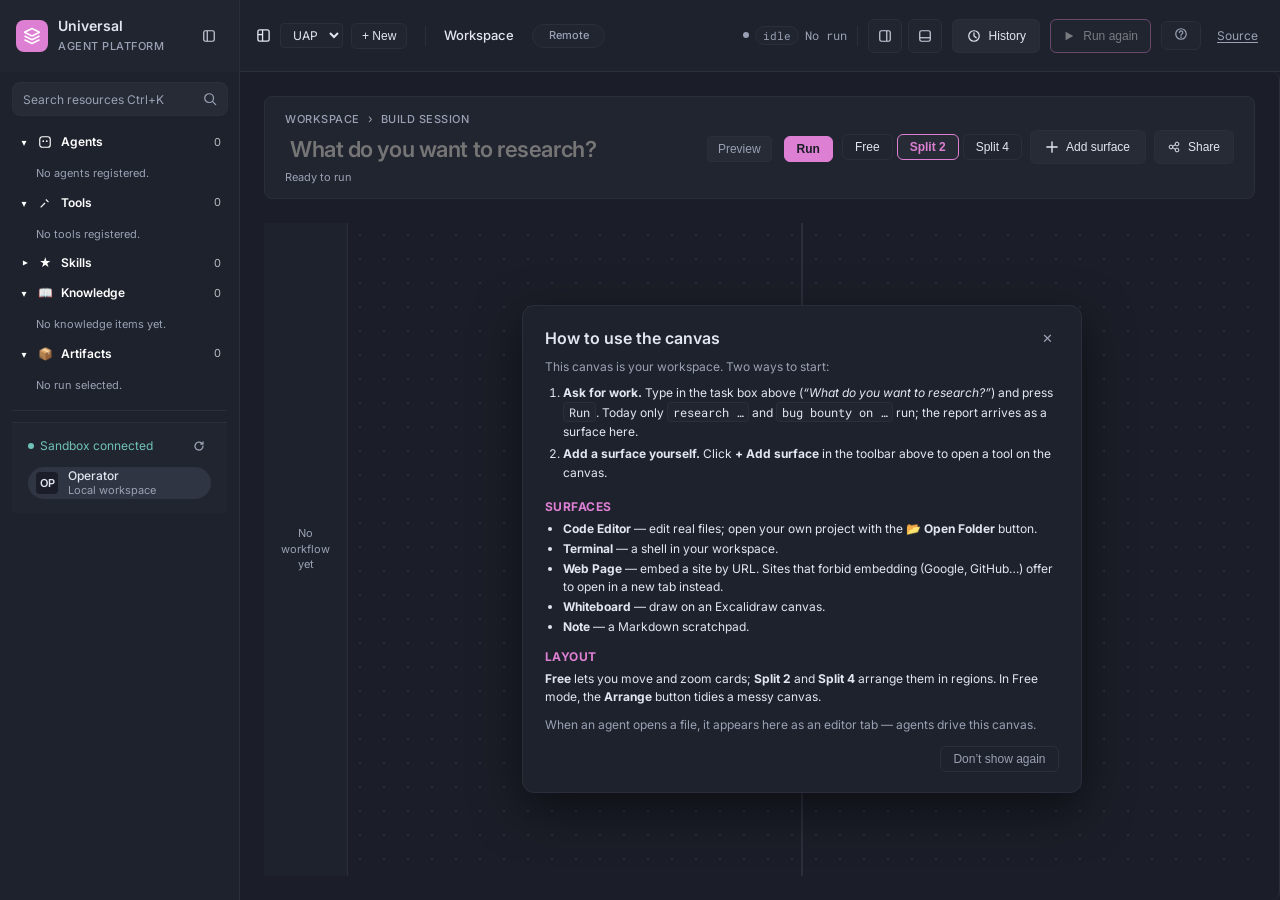
==== ui/index.html @ 47c5cb3f "fix(ui): Web Page and Search no longer dead-end Reproduced in a browser first. Four separate things " ====
<!DOCTYPE html>
<html lang="en">
<head>
  <meta charset="utf-8" />
  <meta name="viewport" content="width=device-width, initial-scale=1" />
  <title>UAP - Visual Operating Environment</title>
  <link rel="preconnect" href="https://fonts.googleapis.com" />
  <link rel="preconnect" href="https://fonts.gstatic.com" crossorigin />
  <link href="https://fonts.googleapis.com/css2?family=Inter:wght@400;500;600;700&family=Roboto+Mono:wght@400;500;600&display=swap" rel="stylesheet" />
  <link rel="stylesheet" href="css/app.css" />
</head>
<body>
  <div class="ide-container">
    <!-- 1. Left Resource Sidebar (240x1024) -->
    <aside id="sidebar" class="pane pane-sidebar" data-pane="sidebar">
      <!-- Platform Identity (240x72) -->
      <div class="sidebar-identity">
        <div class="brand-mark">
          <svg width="18" height="18" viewBox="0 0 18 18" fill="none">
            <path d="M9 1.5L1.5 5.25L9 9L16.5 5.25L9 1.5Z" stroke="#FFFFFF" stroke-width="1.4" stroke-linejoin="round"/>
            <path d="M1.5 9L9 12.75L16.5 9" stroke="#FFFFFF" stroke-width="1.4" stroke-linejoin="round"/>
            <path d="M1.5 12.75L9 16.5L16.5 12.75" stroke="#FFFFFF" stroke-width="1.4" stroke-linejoin="round"/>
          </svg>
        </div>
        <div class="platform-name">
          <span class="platform-title">Universal</span>
          <span class="platform-subtitle">AGENT PLATFORM</span>
        </div>
        <button id="btn-collapse-sidebar" class="sidebar-collapse-btn" title="Collapse sidebar" aria-label="Collapse sidebar">
          <svg width="14" height="14" viewBox="0 0 16 16" fill="none">
            <rect x="2" y="2" width="12" height="12" rx="2" stroke="#C8CDDB" stroke-width="1.4"/>
            <line x1="6" y1="2" x2="6" y2="14" stroke="#C8CDDB" stroke-width="1.4"/>
          </svg>
        </button>
      </div>

      <!-- Resources (240x860) -->
      <div class="sidebar-resources">
        <div class="resource-search-wrap">
          <input type="text" class="resource-search-input" placeholder="Search resources ⌘ K" aria-label="Search resources" />
          <svg class="resource-search-icon" width="14" height="14" viewBox="0 0 16 16" fill="none">
            <circle cx="7" cy="7" r="5" stroke="#9AA1B4" stroke-width="1.4"/>
            <path d="M11 11L14.5 14.5" stroke="#9AA1B4" stroke-width="1.4" stroke-linecap="round"/>
          </svg>
        </div>

        <div class="sidebar-nav-container">
          <!-- 1. Agents -->
          <div class="sidebar-resource-section" data-section="agents">
            <div class="sidebar-section-header" role="button" tabindex="0">
              <span class="sidebar-section-chevron">▾</span>
              <span class="sidebar-section-icon">
                <svg width="14" height="14" viewBox="0 0 16 16" fill="none">
                  <rect x="2" y="2" width="12" height="12" rx="3" stroke="#FFFFFF" stroke-width="1.3"/>
                  <circle cx="6" cy="7" r="1" fill="#FFFFFF"/>
                  <circle cx="10" cy="7" r="1" fill="#FFFFFF"/>
                </svg>
              </span>
              <span class="sidebar-section-title">Agents</span>
              <span class="sidebar-section-count" data-count-for="agents">0</span>
            </div>
            <div class="sidebar-section-items" data-items-for="agents"></div>
          </div>

          <!-- 2. Tools -->
          <div class="sidebar-resource-section" data-section="tools">
            <div class="sidebar-section-header" role="button" tabindex="0">
              <span class="sidebar-section-chevron">▾</span>
              <span class="sidebar-section-icon">
                <svg width="14" height="14" viewBox="0 0 16 16" fill="none">
                  <path d="M3 13L8 8M9 4L12 7" stroke="#FFFFFF" stroke-width="1.3"/>
                </svg>
              </span>
              <span class="sidebar-section-title">Tools</span>
              <span class="sidebar-section-count" data-count-for="tools">0</span>
            </div>
            <div class="sidebar-section-items" data-items-for="tools"></div>
          </div>

          <!-- 3. Skills -->
          <div class="sidebar-resource-section is-collapsed" data-section="skills">
            <div class="sidebar-section-header" role="button" tabindex="0">
              <span class="sidebar-section-chevron">▾</span>
              <span class="sidebar-section-icon">★</span>
              <span class="sidebar-section-title">Skills</span>
              <span class="sidebar-section-count" data-count-for="skills">0</span>
            </div>
            <div class="sidebar-section-items" data-items-for="skills"></div>
          </div>

          <!-- 4. Knowledge -->
          <div class="sidebar-resource-section" data-section="knowledge">
            <div class="sidebar-section-header" role="button" tabindex="0">
              <span class="sidebar-section-chevron">▾</span>
              <span class="sidebar-section-icon">📖</span>
              <span class="sidebar-section-title">Knowledge</span>
              <span class="sidebar-section-count" data-count-for="knowledge">0</span>
              <button class="sidebar-section-add sidebar-section-dedupe" data-action="dedupe-knowledge" title="Remove duplicate knowledge claims" aria-label="Remove duplicate knowledge claims" type="button" style="display: none;">Dedupe</button>
            </div>
            <div class="sidebar-section-items" data-items-for="knowledge"></div>
          </div>

          <!-- 5. Artifacts -->
          <div class="sidebar-resource-section" data-section="artifacts">
            <div class="sidebar-section-header" role="button" tabindex="0">
              <span class="sidebar-section-chevron">▾</span>
              <span class="sidebar-section-icon">📦</span>
              <span class="sidebar-section-title">Artifacts</span>
              <span class="sidebar-section-count" data-count-for="artifacts">0</span>
            </div>
            <div class="sidebar-section-items" data-items-for="artifacts"></div>
          </div>
        </div>

      <!-- Sidebar spacer (240x1) -->
      <div class="sidebar-spacer"></div>

      <!-- Runtime environment (240x91) -->
      <div class="runtime-environment">
        <div class="env-status-row">
          <div class="env-status-indicator" role="status">
            <span class="status-dot"></span>
            <span class="status-label">Sandbox connected</span>
          </div>
          <button id="btn-check-connection" class="env-settings-btn" type="button" title="Check connection" aria-label="Check connection">
            <svg width="12" height="12" viewBox="0 0 12 12" fill="none" aria-hidden="true">
              <path d="M10 6A4 4 0 1 1 8.8 3.2M10 1.8V4H7.8" stroke="#9AA1B4" stroke-width="1.3" stroke-linecap="round" stroke-linejoin="round"/>
            </svg>
          </button>
        </div>
        <div class="account-pill" title="Single-operator local workspace (no accounts)">
          <div class="account-avatar">OP</div>
          <div class="account-info">
            <span class="account-name">Operator</span>
            <span class="account-role">Local workspace</span>
          </div>
        </div>
      </div>
    </aside>

    <!-- 2. Operator Workspace (1360x1024) -->
    <div class="operator-workspace">
      <!-- Workspace Toolbar (1360x72) -->
      <header class="ide-header workspace-toolbar">
        <div class="workspace-nav-left">
          <div class="workspace-selector-group">
            <svg class="panels-icon" width="15" height="15" viewBox="0 0 16 16" fill="none">
              <rect x="2" y="2" width="12" height="12" rx="2" stroke="#E2E6F0" stroke-width="1.4"/>
              <line x1="7" y1="2" x2="7" y2="14" stroke="#E2E6F0" stroke-width="1.4"/>
              <line x1="2" y1="7" x2="7" y2="7" stroke="#E2E6F0" stroke-width="1.4"/>
            </svg>
            <div class="workspace-picker">
              <label for="workspace-select" class="workspace-label" style="display: none;">Workspace:</label>
              <select id="workspace-select" class="workspace-select">
                <option value="">UAP</option>
              </select>
              <button id="btn-new-workspace" class="btn btn-sm btn-workspace-new" title="Create Workspace">+ New</button>
            </div>
          </div>
          <span class="toolbar-divider"></span>
          <span class="workspace-title-label">Workspace</span>
          <div id="env-badge" class="env-badge">Local</div>
        </div>

        <div class="workspace-nav-right">
          <div class="run-status-indicator">
            <span class="status-dot"></span>
            <span id="active-status-badge" class="badge badge-idle">idle</span>
            <span id="active-task-label" class="run-time-text font-mono">No run</span>
          </div>
          <span class="toolbar-divider"></span>
          <div class="panel-toggles" role="group" aria-label="Panels">
            <button id="btn-toggle-output" class="btn btn-panel-toggle" type="button" aria-pressed="false" aria-controls="inspector" title="Output panel (Ctrl+I)" aria-label="Output panel">
              <svg width="14" height="14" viewBox="0 0 16 16" fill="none" aria-hidden="true">
                <rect x="2" y="2" width="12" height="12" rx="2" stroke="#C8CDDB" stroke-width="1.4"/>
                <line x1="10" y1="2" x2="10" y2="14" stroke="#C8CDDB" stroke-width="1.4"/>
              </svg>
            </button>
            <button id="btn-toggle-events" class="btn btn-panel-toggle" type="button" aria-pressed="false" aria-controls="console" title="Event console (Ctrl+J)" aria-label="Event console">
              <svg width="14" height="14" viewBox="0 0 16 16" fill="none" aria-hidden="true">
                <rect x="2" y="2" width="12" height="12" rx="2" stroke="#C8CDDB" stroke-width="1.4"/>
                <line x1="2" y1="10" x2="14" y2="10" stroke="#C8CDDB" stroke-width="1.4"/>
              </svg>
            </button>
          </div>
          <button id="btn-history" class="btn btn-history" title="Recent runs" aria-haspopup="dialog" aria-expanded="false" aria-controls="history-popover">
            <svg width="14" height="14" viewBox="0 0 16 16" fill="none">
              <circle cx="8" cy="8" r="6" stroke="#E2E6F0" stroke-width="1.4"/>
              <path d="M8 4.5V8L10.5 10" stroke="#E2E6F0" stroke-width="1.4" stroke-linecap="round"/>
            </svg>
            <span>History</span>
          </button>
          <button id="btn-run-again" class="btn btn-run-again" title="Run a task first" disabled>
            <svg width="12" height="12" viewBox="0 0 14 14" fill="none">
              <path d="M3 2L12 7L3 12V2Z" fill="#FFFFFF"/>
            </svg>
            <span>Run again</span>
          </button>
          <button id="btn-help" class="btn btn-icon-only" type="button" title="How to use the canvas" aria-label="How to use the canvas">
            <svg width="14" height="14" viewBox="0 0 16 16" fill="none" aria-hidden="true">
              <circle cx="8" cy="8" r="6" stroke="#9AA1B4" stroke-width="1.4"/>
              <path d="M6.2 6.3a1.9 1.9 0 1 1 2.7 1.7c-.6.3-.9.7-.9 1.3" stroke="#9AA1B4" stroke-width="1.4" stroke-linecap="round"/>
              <circle cx="8" cy="11.6" r="0.9" fill="#9AA1B4"/>
            </svg>
          </button>
          <span id="ws-status-badge" class="badge badge-idle" style="display: none;" title="Live execution stream connection">stream: idle</span>
          <a id="source-link" class="source-link"
             href="https://github.com/Ini-Amin/universal-agent-platform-that-bloated-your-machine"
             target="_blank" rel="noopener noreferrer"
             title="Source code (AGPL-3.0)">Source</a>
        </div>
      </header>

      <!-- Infinite Canvas (1360x952) -->
      <main id="canvas" class="pane pane-canvas infinite-canvas" data-pane="canvas">
        <!-- Task context header (1312x92) -->
        <section class="task-context-header">
          <div class="task-context-desc">
            <div class="task-context-breadcrumb">
              <span class="crumb-label">WORKSPACE</span>
              <span class="crumb-sep">›</span>
              <span class="crumb-label">BUILD SESSION</span>
            </div>
            <div class="task-context-title-row">
              <input type="text" id="task-input" class="task-context-title-input"
                     aria-label="Task description" value=""
                     placeholder="What do you want to research?" />
              <button id="btn-proposal" class="btn btn-sm btn-proposal-subtle" title="Preview the workflow before running it">Preview</button>
              <button id="btn-run-task" class="btn btn-accent" title="Run the task">Run</button>
            </div>
            <div class="task-context-subline">
              <span id="task-context-meta">Ready to run</span>
            </div>
          </div>

          <div class="task-context-actions">
            <div class="stage-layout-group" role="group" aria-label="Stage layout">
              <button id="btn-layout-free" class="btn btn-layout" data-layout="0" aria-pressed="false" title="Free canvas">Free</button>
              <button id="btn-layout-2" class="btn btn-layout is-active" data-layout="2" aria-pressed="true" title="Split into 2 regions (default)">Split&nbsp;2</button>
              <button id="btn-layout-4" class="btn btn-layout" data-layout="4" aria-pressed="false" title="Split into 4 regions">Split&nbsp;4</button>
            </div>
            <button id="btn-tools-palette" class="btn btn-add-surface" type="button" title="Add surface" aria-haspopup="dialog" aria-expanded="false">
              <svg width="12" height="12" viewBox="0 0 14 14" fill="none">
                <path d="M7 1V13M1 7H13" stroke="#E2E6F0" stroke-width="1.6" stroke-linecap="round"/>
              </svg>
              <span>Add surface</span>
            </button>
          <button id="btn-share-canvas" class="btn btn-share" type="button" title="Copy a link to this page">
              <svg width="12" height="12" viewBox="0 0 16 16" fill="none">
                <circle cx="4" cy="8" r="2.5" stroke="#E2E6F0" stroke-width="1.3"/>
                <circle cx="12" cy="4" r="2.5" stroke="#E2E6F0" stroke-width="1.3"/>
                <circle cx="12" cy="12" r="2.5" stroke="#E2E6F0" stroke-width="1.3"/>
                <path d="M6 7L10 5M6 9L10 11" stroke="#E2E6F0" stroke-width="1.3"/>
              </svg>
              <span>Share</span>
            </button>
          </div>
        </section>

        <!-- Clickable examples -->
        <div id="task-examples" class="task-examples" aria-label="Example tasks" style="display: none;">
          <span class="task-examples-label">Try:</span>
          <button class="task-example" data-task="research vector databases for RAG">research vector databases for RAG</button>
          <button class="task-example" data-task="research checkpoint strategies for agent workflows">research checkpoint strategies</button>
          <button class="task-example" data-task="bug bounty on example.com">bug bounty on example.com</button>
        </div>

        <!-- Hidden canvas controls kept for contracts / shortcuts -->
        <div class="stage-canvas-controls-hidden" style="display: none;">
          <button id="btn-undo" class="btn" title="Undo (Ctrl+Z)" disabled>Undo</button>
          <button id="btn-redo" class="btn" title="Redo (Ctrl+Shift+Z)" disabled>Redo</button>
          <button id="btn-zoom-in" class="btn" title="Zoom In">+</button>
          <button id="btn-zoom-out" class="btn" title="Zoom Out">-</button>
          <button id="btn-zoom-fit" class="btn" title="Fit all nodes in view">Fit</button>
          <button id="btn-zoom-reset" class="btn" title="Reset Zoom">100%</button>
          <button id="btn-toggle-sidebar" class="btn" title="Hide the left sidebar (Ctrl+B)">◧ Side</button>
          <button id="btn-toggle-inspector" class="btn" title="Hide the right panel (Ctrl+I)">Panel ◨</button>
          <button id="btn-toggle-strip" class="btn" title="Hide the workflow strip">Strip</button>
          <button id="btn-fullscreen-stage" class="btn" title="Fullscreen the stage">Fullscreen</button>
        </div>

        <!-- Tool Palette Popover (§Tools Directive) -->
        <div id="tool-palette-popover" class="tool-palette-popover" style="display: none;" role="dialog" aria-modal="false" aria-label="Tool Palette">
          <div class="tool-palette-header">
            <div class="tool-palette-title-group">
              <span class="tool-palette-title">Tool Launcher</span>
              <span class="tool-palette-subtitle">Open interactive workbench tools</span>
            </div>
            <button id="btn-close-palette" class="tool-palette-close" type="button" aria-label="Close palette">✕</button>
          </div>

          <!-- View A: Tool Selection List -->
          <div id="tool-palette-list" class="tool-palette-list">
            <button type="button" class="tool-palette-item" data-tool="whiteboard">
              <span class="tool-palette-item-icon">🎨</span>
              <div class="tool-palette-item-info">
                <span class="tool-palette-item-name">Whiteboard</span>
                <span class="tool-palette-item-desc">Excalidraw drawing canvas</span>
              </div>
              <span class="tool-palette-item-badge">Launch</span>
            </button>

            <button type="button" class="tool-palette-item" data-tool="terminal">
              <span class="tool-palette-item-icon">💻</span>
              <div class="tool-palette-item-info">
                <span class="tool-palette-item-name">Terminal</span>
                <span class="tool-palette-item-desc">Interactive shell in workspace</span>
              </div>
              <span class="tool-palette-item-badge">Launch</span>
            </button>

            <button type="button" class="tool-palette-item" data-tool="editor">
              <span class="tool-palette-item-icon">📝</span>
              <div class="tool-palette-item-info">
                <span class="tool-palette-item-name">Code Editor</span>
                <span class="tool-palette-item-desc">Python sandbox with execution</span>
              </div>
              <span class="tool-palette-item-badge">Launch</span>
            </button>

            <button type="button" class="tool-palette-item" data-tool="note">
              <span class="tool-palette-item-icon">📄</span>
              <div class="tool-palette-item-info">
                <span class="tool-palette-item-name">Note</span>
                <span class="tool-palette-item-desc">Editable Markdown scratchpad</span>
              </div>
              <span class="tool-palette-item-badge">Launch</span>
            </button>

            <button type="button" class="tool-palette-item" data-tool="search">
              <span class="tool-palette-item-icon">🔍</span>
              <div class="tool-palette-item-info">
                <span class="tool-palette-item-name">Search</span>
                <span class="tool-palette-item-desc">Web and knowledge search</span>
              </div>
              <span class="tool-palette-item-badge">Launch</span>
            </button>

            <button type="button" class="tool-palette-item" data-tool="iframe">
              <span class="tool-palette-item-icon">🌐</span>
              <div class="tool-palette-item-info">
                <span class="tool-palette-item-name">Web Page</span>
                <span class="tool-palette-item-desc">Embed website via iframe URL</span>
              </div>
              <span class="tool-palette-item-badge tool-badge-input">Needs URL</span>
            </button>

            <button type="button" class="tool-palette-item" data-tool="video">
              <span class="tool-palette-item-icon">🎬</span>
              <div class="tool-palette-item-info">
                <span class="tool-palette-item-name">Video Player</span>
                <span class="tool-palette-item-desc">Play video from media URL</span>
              </div>
              <span class="tool-palette-item-badge tool-badge-input">Needs URL</span>
            </button>

            <button type="button" class="tool-palette-item" data-tool="image">
              <span class="tool-palette-item-icon">🖼️</span>
              <div class="tool-palette-item-info">
                <span class="tool-palette-item-name">Image Viewer</span>
                <span class="tool-palette-item-desc">Render image from direct URL</span>
              </div>
              <span class="tool-palette-item-badge tool-badge-input">Needs URL</span>
            </button>
          </div>

          <!-- View B: Input Form for tools needing URL -->
          <form id="tool-palette-form" class="tool-palette-form" style="display: none;">
            <div class="tool-palette-form-header">
              <button id="btn-tool-form-back" class="tool-palette-back" type="button">‹ Back to Tools</button>
              <span id="tool-form-title" class="tool-form-title">Add View</span>
            </div>
            <div class="tool-palette-field">
              <label for="tool-input-url" class="tool-field-label">URL <span class="required">*</span></label>
              <input type="text" inputmode="url" id="tool-input-url" class="tool-field-input" placeholder="https://..." autocomplete="off" autocapitalize="off" spellcheck="false">
              <span id="tool-url-hint" class="tool-field-hint"></span>
            </div>
            <div class="tool-palette-field">
              <label for="tool-input-title" class="tool-field-label">Title <span class="optional">(optional)</span></label>
              <input type="text" id="tool-input-title" class="tool-field-input" placeholder="Custom view title...">
            </div>
            <div id="tool-form-error" class="tool-form-error" style="display: none;"></div>
            <div class="tool-palette-form-actions">
              <button type="button" id="btn-tool-form-cancel" class="btn tool-palette-cancel">Cancel</button>
              <button type="submit" id="btn-tool-form-submit" class="btn btn-accent tool-palette-submit">Add to Canvas</button>
            </div>
          </form>
        </div>

        <!-- Proposal Panel (§52 directive) -->
        <div id="proposal-banner-container" style="display: none;"></div>

        <!-- Canvas-as-stage: the centre hosts real tool views; the workflow
             graph becomes a narrow navigation strip. The collapse handle only
             appears when the stage is fullscreen (left edge hover). -->
        <div class="canvas-stage-area workspace-columns">
          <button id="strip-reveal" class="strip-reveal" type="button"
                  aria-label="Show workflow strip" title="Show workflow strip">›</button>
          <button id="btn-exit-fullscreen" class="stage-exit-fs" type="button" title="Exit fullscreen">Exit fullscreen</button>
          <aside id="node-strip" class="node-strip" aria-label="Workflow nodes">
            <div id="node-strip-list" class="node-strip-list">
              <div class="node-strip-empty">No workflow yet</div>
            </div>
          </aside>
          <div id="stage" class="stage" aria-label="Stage"></div>
        </div>

        <!-- The node graph renderer still owns this element; it is kept off
             screen so node selection/zoom logic keeps working. -->
        <div id="graph-canvas-container" class="canvas-viewport-container" aria-hidden="true" style="display: none;"></div>
      </main>

      <!-- 3. Right Inspector Pane (§52/§53) (collapsed by default) -->
      <aside id="inspector" class="pane pane-inspector pane-collapsed" data-pane="inspector">
        <div id="inspector-content"></div>
      </aside>

      <!-- 4. Bottom Event Console Pane (§45/§52) (collapsed by default) -->
      <section id="console" class="pane pane-console pane-collapsed" data-pane="console">
        <div class="console-header">
          <div class="console-tabs" role="tablist" aria-label="Event console sections">
            <button id="btn-tab-events" class="console-tab-btn active" data-tab="events" role="tab" aria-selected="true" aria-controls="console-events">Events</button>
            <button id="btn-tab-traces" class="console-tab-btn" data-tab="traces" role="tab" aria-selected="false" aria-controls="console-traces">Traces</button>
            <button id="btn-tab-artifacts" class="console-tab-btn" data-tab="artifacts" role="tab" aria-selected="false" aria-controls="console-artifacts">Artifacts</button>
            <button id="btn-tab-controls" class="console-tab-btn" data-tab="controls" role="tab" aria-selected="false" aria-controls="console-controls">Runtime Controls</button>
          </div>
          <button id="btn-toggle-console" class="btn btn-sm">Toggle</button>
        </div>
        <div id="console-body" style="flex: 1; overflow: hidden; display: flex; flex-direction: column;">
          <div id="console-events" class="console-content" role="tabpanel" aria-label="Events" style="display: block;"></div>
          <div id="console-traces" class="console-content" role="tabpanel" aria-label="Traces" style="display: none; padding: 8px;"></div>
          <div id="console-artifacts" class="console-content" role="tabpanel" aria-label="Artifacts" style="display: none; padding: 8px;"></div>
          <div id="console-controls" class="console-content" role="tabpanel" aria-label="Runtime Controls" style="display: none; padding: 12px;"></div>
        </div>
      </section>
    </div>
  </div>

  <!-- New Workspace Modal Dialog -->
  <div id="workspace-modal" class="modal-backdrop" style="display: none;">
    <div class="modal-dialog">
      <div class="modal-title">Create New Workspace</div>
      <div class="modal-form-group">
        <label for="new-workspace-name">Workspace Name</label>
        <input type="text" id="new-workspace-name" placeholder="e.g. security-research" />
        <div class="modal-field-error" role="alert">Enter a name for the workspace.</div>
      </div>
      <div class="modal-form-group">
        <label for="new-workspace-desc">Description (Optional)</label>
        <textarea id="new-workspace-desc" rows="2" placeholder="Purpose or target of workspace..."></textarea>
      </div>
      <div class="modal-actions">
        <button id="btn-cancel-workspace" class="btn">Cancel</button>
        <button id="btn-save-workspace" class="btn btn-accent">Create</button>
      </div>
    </div>
  </div>

  <div id="history-popover" class="history-popover" role="dialog" aria-label="Recent runs" hidden></div>
  <div id="toast-container" class="toast-container" aria-live="polite" aria-atomic="true"></div>

  <script type="module">
    import { canvasStore, executionStore, eventStore, uiStore } from './js/state.js';
    import { createUndoStack } from './js/undo.js';
    import { initGraphCanvas } from './js/graph-canvas.js';
    import { createStage, setEditorBodyBuilder, registerViewBuilder } from './js/stage.js';
    import { buildSearchBody } from './js/search.js';
    import { normalizeToolUrl } from './js/url.js';
    import { buildEditorBody } from './js/editor.js';
    import { initInspector } from './js/inspector.js';
    import { createEventStream, initEventConsole } from './js/event-stream.js';
    import {
      createTask,
      listTasks,
      getTask,
      getExecutionGraph,
      getExecutionTraces,
      listWorkspaces,
      createWorkspace,
      generateProposal,
      getAgents,
      getTools,
      getSkills,
      getKnowledge,
      deleteKnowledge,
      dedupeKnowledge,
      getModels,
      getMcp,
      getPolicies,
      getTaskArtifacts,
      pauseExecution,
      resumeExecution,
    } from './js/api.js';
    import { showToast, showPromptToast, initToasts, dismissToast } from './js/toast.js';

    function escapeHtml(str) {
      if (str === null || str === undefined) return '';
      return String(str).replace(/[&<>"']/g, (m) => {
        switch (m) {
          case '&': return '&amp;';
          case '<': return '&lt;';
          case '>': return '&gt;';
          case '"': return '&quot;';
          case "'": return '&#39;';
          default: return m;
        }
      });
    }

    // Initialize Toast stack (§52/§54)
    initToasts(document.getElementById('toast-container'));
    const undoStack = createUndoStack({ limit: 100 });

    // Initialize WebSocket event stream (§44/§45)
    const eventStream = createEventStream();
    // Surface WebSocket connection state to the header badge and toast on drops
    const wsBadge = document.getElementById('ws-status-badge');
    let _prevStreamStatus = 'idle';
    if (eventStream?.onStatusChange) {
      eventStream.onStatusChange((status) => {
        if (wsBadge) {
          wsBadge.textContent = `stream: ${status}`;
          wsBadge.className = `badge badge-${status}`;
        }
        if (
          _prevStreamStatus === 'open' &&
          status !== 'open' &&
          executionStore.getState().executionId
        ) {
          // Switching execution calls disconnect() on purpose, and a reload
          // closes the socket too. Warning about either made the toast appear
          // on every navigation while the badge still read "stream: open"
          // (seen in a browser, 2026-10-03). Only warn when the stream was open
          // and dropped without us asking — that is the case the user must act on.
          const deliberate = eventStream?.isDeliberatelyClosed?.() === true;
          if (!deliberate) {
            showToast({
              kind: 'warn',
              title: 'Stream Disconnected',
              message: 'Live execution events are paused while reconnecting; runtime controls are unavailable.',
              timeoutMs: 8000,
            });
          }
        }
        _prevStreamStatus = status;
        if (uiStore.getState().consoleTab === 'controls') {
          renderConsoleTabContent('controls');
        }
      });
    }

    // Initialize Canvas (§55)
    const canvasContainer = document.getElementById('graph-canvas-container');
    const canvasCtrl = initGraphCanvas(canvasContainer, {
      onNodeMoved: (graph) => {
        undoStack.push(graph, { actor: 'user', description: 'Node moved' });
        updateUndoButtons();
      },
    });

    // Initialize the Stage (§52/§55 canvas-as-stage). The centre hosts real
    // tool views; the graph above becomes a narrow navigation strip.
    const stageEl = document.getElementById('stage');
    const stage = createStage(stageEl, { defaultSplitMode: 2 });
    // The canvas code editor is a real Monaco-backed editor (ui/js/editor.js)
    // with a workspace file browser and "Open in Zed". stage.js stays
    // dependency-free; the editor builder is injected here. If Monaco cannot
    // load, editor.js falls back to the textarea and says so in the status bar.
    setEditorBodyBuilder(buildEditorBody);

    // The Search surface needs the knowledge and tool lists, so it is built here
    // and handed to the stage, which never fetches.
    registerViewBuilder('search', (body, spec) => buildSearchBody(body, spec, {
      getKnowledge,
      getTools,
      openKnowledge: (item) => uiStore.setState({ selectedResource: { type: 'knowledge', data: item } }),
    }));

    // [SplitPane] Layout segmented control: free canvas (default), 2 or 4
    // regions. The stage persists the choice across reloads, so the active
    // button reflects the restored state on load, not only clicks.
    const layoutButtons = Array.from(document.querySelectorAll('.btn-layout'));
    const syncLayoutButtons = () => {
      const mode = typeof stage.getSplitMode === 'function' ? stage.getSplitMode() : 0;
      for (const btn of layoutButtons) {
        const active = Number(btn.dataset.layout) === mode;
        btn.classList.toggle('is-active', active);
        btn.setAttribute('aria-pressed', active ? 'true' : 'false');
      }
    };
    for (const btn of layoutButtons) {
      btn.addEventListener('click', () => {
        if (typeof stage.setSplitMode !== 'function') return;
        stage.setSplitMode(Number(btn.dataset.layout));
        syncLayoutButtons();
      });
    }
    syncLayoutButtons();
    // [CanvasWS] one socket per tab: the server pushes canvas commands
    // (open_file / add_view / focus_view) to this stage, and the stage reports
    // its view set back. Reconnects with backoff if the server reloads.
    stage.connectCanvas();
    const stripEl = document.getElementById('node-strip');
    const stripListEl = document.getElementById('node-strip-list');
    const stripRevealEl = document.getElementById('strip-reveal');
    const stageAreaEl = document.querySelector('.canvas-stage-area');

    let stripCollapsed = false;

    function setStripCollapsed(collapsed) {
      stripCollapsed = Boolean(collapsed);
      stageAreaEl?.classList.toggle('strip-collapsed', stripCollapsed);
      if (stripRevealEl) {
        stripRevealEl.setAttribute('aria-expanded', stripCollapsed ? 'false' : 'true');
        stripRevealEl.title = stripCollapsed ? 'Show workflow strip' : 'Hide workflow strip';
      }
    }

    // The graph renderer still owns #graph-canvas-container; keep it off screen
    // so its node/zoom logic keeps working without occupying the centre.
    if (canvasContainer) canvasContainer.style.display = 'none';

    function renderNodeStrip(graph) {
      if (!stripListEl) return;
      const nodes = (graph && Array.isArray(graph.nodes)) ? graph.nodes : [];
      if (nodes.length === 0) {
        stripListEl.innerHTML = '<div class="node-strip-empty">No workflow yet</div>';
        return;
      }
      const selected = canvasStore.getState().selectedNodeIds || [];
      stripListEl.innerHTML = nodes.map((n, idx) => `
        <button class="node-chip${selected.includes(n.id) ? ' active' : ''}" type="button" data-node-id="${escapeHtml(n.id)}"
                title="${escapeHtml(n.label || n.id)}">
          <span class="node-chip-index">${idx + 1}</span>
          <span class="node-chip-label">${escapeHtml(n.label || n.id)}</span>
          <span class="node-chip-kind">${escapeHtml(n.kind || '')}</span>
        </button>
      `).join('');
      stripListEl.querySelectorAll('.node-chip').forEach((chip) => {
        chip.addEventListener('click', () => {
          const nodeId = chip.getAttribute('data-node-id');
          const node = nodes.find((n) => n.id === nodeId);
          if (!node) return;
          // Selecting re-renders the strip (which derives the active chip), so
          // no manual class toggle is needed here.
          canvasStore.setState({ selectedNodeIds: [node.id], selectedEdgeIds: [] });
          stage.showView({
            kind: 'placeholder',
            id: `node:${node.id}`,
            title: node.label || node.id,
            message: `Node "${node.label || node.id}" (${node.kind || 'node'}) — its live process view is not wired up yet. This placeholder stands in for it.`,
          });
        });
      });
    }

    canvasStore.subscribe((state) => renderNodeStrip(state.graph));
    renderNodeStrip(canvasStore.getState().graph);

    // Collapse / expand the workflow strip.
    document.getElementById('btn-toggle-strip')?.addEventListener('click', () => setStripCollapsed(!stripCollapsed));
    stripRevealEl?.addEventListener('click', () => setStripCollapsed(false));

    // Left sidebar and right inspector can each be collapsed so the stage gets
    // the full width. Collapsing hides the pane and shows a thin edge handle;
    // clicking (or hovering) the handle brings it back. Same pattern as the
    // workflow strip, which the owner asked to extend to both side panes.
    const sidebarEl = document.getElementById('sidebar');
    const inspectorEl = document.getElementById('inspector');

    function makeCollapsible(paneEl, btnEl, side, label, onChange) {
      if (!paneEl) return { toggle: () => {}, open: () => {}, isCollapsed: () => false };

      // Edge handle: a thin strip at the screen edge that restores the pane.
      const handle = document.createElement('button');
      handle.className = `pane-reveal pane-reveal-${side}`;
      handle.type = 'button';
      handle.title = `Show the ${label}`;
      handle.setAttribute('aria-label', `Show the ${label}`);
      handle.textContent = side === 'left' ? '›' : '‹';
      document.body.appendChild(handle);

      let collapsed = paneEl.classList.contains('pane-collapsed');
      function apply(next, persist = true) {
        collapsed = next;
        paneEl.classList.toggle('pane-collapsed', collapsed);
        document.body.classList.toggle(`hide-${side}-pane`, collapsed);
        handle.classList.toggle('pane-reveal-visible', collapsed);
        if (btnEl) {
          btnEl.classList.toggle('active', collapsed);
          btnEl.setAttribute('aria-pressed', collapsed ? 'true' : 'false');
        }
        if (onChange) onChange(collapsed);
        // Remember the choice. Without this a reload silently restored both
        // panes, so a user who collapsed them for a full-width stage lost the
        // layout on every navigation — and had no way to tell it was a setting
        // rather than a bug (observed 2026-10-03).
        if (!persist) return;
        try {
          localStorage.setItem(`uap.pane.${side}`, collapsed ? '1' : '0');
        } catch (_e) {
          /* storage unavailable (private mode) — layout still works */
        }
      }

      // Restore the previous choice, in both directions: the output pane starts
      // hidden, so restoring only "collapsed" meant a pane the user had opened
      // never survived a reload.
      let saved = null;
      try {
        saved = localStorage.getItem(`uap.pane.${side}`);
      } catch (_e) {
        /* ignore */
      }
      if (saved === '1') apply(true, false);
      else if (saved === '0') apply(false, false);
      else if (onChange) onChange(collapsed);
      handle.addEventListener('click', () => apply(false));
      if (btnEl) btnEl.addEventListener('click', () => apply(!collapsed));

      return {
        toggle: () => apply(!collapsed),
        // Programmatic reveals (a finished run) must not overwrite what the
        // user explicitly chose, so they do not persist by default.
        open: (persist = false) => apply(false, persist),
        isCollapsed: () => collapsed,
      };
    }

    const sidebarToggle = makeCollapsible(sidebarEl, document.getElementById('btn-toggle-sidebar'), 'left', 'sidebar');
    const btnOutput = document.getElementById('btn-toggle-output');
    const inspectorToggle = makeCollapsible(inspectorEl, document.getElementById('btn-toggle-inspector'), 'right', 'output panel', (collapsed) => {
      btnOutput?.setAttribute('aria-pressed', collapsed ? 'false' : 'true');
      if (!collapsed) btnOutput?.classList.remove('has-update');
    });
    btnOutput?.addEventListener('click', () => inspectorToggle.toggle());

    // The answer is what the user came for. Show it when a run finishes, unless
    // they closed the pane on purpose; then flag the toolbar button instead.
    function revealOutput() {
      let closedOnPurpose = false;
      try {
        closedOnPurpose = localStorage.getItem('uap.pane.right') === '1';
      } catch (_e) {
        /* ignore */
      }
      if (closedOnPurpose && inspectorToggle.isCollapsed()) btnOutput?.classList.add('has-update');
      else inspectorToggle.open();
    }

    // Clicking a library item (agent, tool, artifact...) is a request to see its
    // details, and those render in the output pane.
    let lastSelectedResource = null;
    uiStore.subscribe((s) => {
      if (s.selectedResource && s.selectedResource !== lastSelectedResource) inspectorToggle.open();
      lastSelectedResource = s.selectedResource;
    });

    // Keyboard shortcuts, mirroring common editor conventions.
    document.addEventListener('keydown', (e) => {
      const tag = (e.target && e.target.tagName) || '';
      if (tag === 'INPUT' || tag === 'TEXTAREA' || e.target?.isContentEditable) return;
      if ((e.ctrlKey || e.metaKey) && e.key.toLowerCase() === 'b') {
        e.preventDefault();
        sidebarToggle.toggle();
      } else if ((e.ctrlKey || e.metaKey) && e.key.toLowerCase() === 'i') {
        e.preventDefault();
        inspectorToggle.toggle();
      } else if ((e.ctrlKey || e.metaKey) && e.key.toLowerCase() === 'j') {
        e.preventDefault();
        setConsoleOpen(consolePane.classList.contains('pane-collapsed'));
      }
    });

    // Ctrl/Cmd+K jumps to the resource search, which the placeholder has long
    // advertised. It works from inside other inputs too.
    const resourceSearch = document.querySelector('.resource-search-input');
    if (resourceSearch) {
      const mac = /Mac|iPhone|iPad/.test(navigator.platform || '');
      resourceSearch.placeholder = `Search resources ${mac ? '⌘K' : 'Ctrl+K'}`;
      document.addEventListener('keydown', (e) => {
        if (!(e.ctrlKey || e.metaKey) || e.key.toLowerCase() !== 'k') return;
        e.preventDefault();
        if (sidebarToggle.isCollapsed()) sidebarToggle.open();
        resourceSearch.focus();
        resourceSearch.select();
      });
    }

    // role="button" elements (sidebar sections and items) were focusable but
    // ignored Enter and Space, so keyboard users could not operate them.
    document.addEventListener('keydown', (e) => {
      if (e.key !== 'Enter' && e.key !== ' ') return;
      const el = e.target;
      if (!el || !el.matches || !el.matches('[role="button"][tabindex="0"]')) return;
      e.preventDefault();
      el.click();
    });

    // Fullscreen: the stage fills the screen. On entering, the strip is
    // collapsed so the left-edge `>` handle is the way back.
    const btnFullscreen = document.getElementById('btn-fullscreen-stage');
    const btnExitFullscreen = document.getElementById('btn-exit-fullscreen');
    const fsTarget = stageAreaEl;

    function requestStageFullscreen() {
      const doc = document;
      const inFs = doc.fullscreenElement || doc.webkitFullscreenElement;
      if (inFs) {
        (doc.exitFullscreen || doc.webkitExitFullscreen)?.call(doc);
        return;
      }
      const req = fsTarget?.requestFullscreen || fsTarget?.webkitRequestFullscreen;
      if (!req) {
        showToast({ kind: 'warn', title: 'Fullscreen unavailable', message: 'This browser did not grant a fullscreen request.' });
        return;
      }
      Promise.resolve(req.call(fsTarget)).catch((err) => {
        showToast({ kind: 'warn', title: 'Fullscreen blocked', message: err?.message || String(err) });
      });
    }

    btnFullscreen?.addEventListener('click', requestStageFullscreen);
    btnExitFullscreen?.addEventListener('click', () => {
      const doc = document;
      (doc.exitFullscreen || doc.webkitExitFullscreen)?.call(doc);
    });

    function handleFullscreenChange() {
      const doc = document;
      const active = Boolean(doc.fullscreenElement || doc.webkitFullscreenElement);
      document.body.classList.toggle('stage-fullscreen', active);
      if (btnFullscreen) btnFullscreen.textContent = active ? 'Exit' : 'Fullscreen';
      // Entering fullscreen collapses the strip so the left-edge `>` handle is
      // the way back; leaving restores the normal strip.
      setStripCollapsed(active);
    }
    document.addEventListener('fullscreenchange', handleFullscreenChange);
    document.addEventListener('webkitfullscreenchange', handleFullscreenChange);

    // Expose for console testing and for other modules (node views, portals).
    window.UAP = window.UAP || {};
    window.UAP.stage = stage;
    window.UAP.showView = (spec) => stage.showView(spec);
    window.UAP.setStripCollapsed = setStripCollapsed;

    // --- Tool Palette & User Tools Controller (§Tools Directive) ---
    const btnToolsPalette = document.getElementById('btn-tools-palette');
    const palettePopover = document.getElementById('tool-palette-popover');
    const paletteList = document.getElementById('tool-palette-list');
    const paletteForm = document.getElementById('tool-palette-form');
    const btnClosePalette = document.getElementById('btn-close-palette');
    const btnToolFormBack = document.getElementById('btn-tool-form-back');
    const btnToolFormCancel = document.getElementById('btn-tool-form-cancel');
    const toolFormTitle = document.getElementById('tool-form-title');
    const toolInputUrl = document.getElementById('tool-input-url');
    const toolInputTitle = document.getElementById('tool-input-title');
    const toolUrlHint = document.getElementById('tool-url-hint');
    const toolFormError = document.getElementById('tool-form-error');

    let activeInputTool = null;

    const TOOL_CONFIGS = {
      whiteboard: {
        kind: 'whiteboard',
        title: 'Whiteboard',
        needsInput: false,
      },
      terminal: {
        kind: 'terminal',
        title: 'Terminal',
        needsInput: false,
      },
      editor: {
        kind: 'editor',
        title: 'Code Editor',
        language: 'python',
        filename: 'main.py',
        code: '# Python Sandbox\nprint("Hello from UAP!")\n',
        needsInput: false,
      },
      note: {
        kind: 'markdown',
        title: 'Note',
        markdown: '',
        editable: true,
        needsInput: false,
      },
      search: {
        kind: 'search',
        id: 'tool-search',
        title: 'Search',
        needsInput: false,
      },
      iframe: {
        kind: 'iframe',
        defaultTitle: 'Web Page',
        needsInput: true,
        formTitle: 'Add Embedded Web Page',
        urlPlaceholder: 'https://example.com',
        hint: 'Enter a web address. Sites that forbid embedding (Google, GitHub, …) will offer to open in a new tab instead.',
      },
      video: {
        kind: 'video',
        defaultTitle: 'Video',
        needsInput: true,
        formTitle: 'Add Video Player',
        urlPlaceholder: 'https://example.com/video.mp4',
        hint: 'Enter a direct URL to a video file (.mp4, .webm) or video stream.',
      },
      image: {
        kind: 'image',
        defaultTitle: 'Image',
        needsInput: true,
        formTitle: 'Add Image Viewer',
        urlPlaceholder: 'https://example.com/image.png',
        hint: 'Enter a direct URL to an image (.png, .jpg, .svg, .webp).',
      },
    };

    function showListView() {
      if (paletteList) paletteList.style.display = 'flex';
      if (paletteForm) paletteForm.style.display = 'none';
      activeInputTool = null;
      hideFormError();
    }

    function showFormView(toolKey) {
      activeInputTool = toolKey;
      const cfg = TOOL_CONFIGS[toolKey] || {};
      if (toolFormTitle) toolFormTitle.textContent = cfg.formTitle || 'Add View';
      if (toolInputUrl) {
        toolInputUrl.value = '';
        toolInputUrl.placeholder = cfg.urlPlaceholder || 'https://...';
      }
      if (toolInputTitle) {
        toolInputTitle.value = '';
        toolInputTitle.placeholder = `e.g. My ${cfg.defaultTitle || 'View'}`;
      }
      if (toolUrlHint) toolUrlHint.textContent = cfg.hint || '';
      hideFormError();
      if (paletteList) paletteList.style.display = 'none';
      if (paletteForm) paletteForm.style.display = 'flex';
      setTimeout(() => toolInputUrl?.focus({ preventScroll: true }), 50);
    }

    function showFormError(msg) {
      if (toolFormError) {
        toolFormError.textContent = msg;
        toolFormError.style.display = 'block';
      }
    }

    function hideFormError() {
      if (toolFormError) {
        toolFormError.textContent = '';
        toolFormError.style.display = 'none';
      }
    }

    function positionPalette() {
      if (!palettePopover || !btnToolsPalette) return;
      const canvasEl = document.getElementById('canvas');
      const rect = btnToolsPalette.getBoundingClientRect();
      const canvasRect = canvasEl?.getBoundingClientRect() || { top: 0, left: 0 };
      const width = Math.min(380, window.innerWidth - 32);
      const top = (rect.bottom - canvasRect.top) + 6;
      // Keep the whole popover inside the pane. It was clamped against the window
      // width in the wrong coordinate space, so on a 1440px screen its right edge
      // ran past the pane, and focusing the URL field then scrolled the entire
      // canvas sideways, clipping the header.
      const maxLeft = Math.max(10, (canvasEl ? canvasEl.clientWidth : window.innerWidth) - width - 12);
      const left = Math.max(10, Math.min(rect.left - canvasRect.left, maxLeft));
      palettePopover.style.top = `${top}px`;
      palettePopover.style.left = `${left}px`;
    }

    function openPalette(toolToPrompt = null) {
      if (!palettePopover) return;
      positionPalette();
      palettePopover.style.display = 'flex';
      btnToolsPalette?.setAttribute('aria-expanded', 'true');
      btnToolsPalette?.classList.add('active');
      if (toolToPrompt && TOOL_CONFIGS[toolToPrompt]?.needsInput) {
        showFormView(toolToPrompt);
      } else {
        showListView();
      }
    }

    function closePalette() {
      if (!palettePopover) return;
      palettePopover.style.display = 'none';
      btnToolsPalette?.setAttribute('aria-expanded', 'false');
      btnToolsPalette?.classList.remove('active');
      activeInputTool = null;
      hideFormError();
    }

    function togglePalette() {
      if (palettePopover?.style.display === 'none' || !palettePopover?.style.display) {
        openPalette();
      } else {
        closePalette();
      }
    }

    let userViewSeq = 0;

    function launchTool(toolKey, extraProps = {}) {
      const cfg = TOOL_CONFIGS[toolKey];
      if (!cfg) return;
      const spec = { ...cfg, ...extraProps };
      delete spec.needsInput;
      delete spec.formTitle;
      delete spec.urlPlaceholder;
      delete spec.hint;
      delete spec.defaultTitle;
      // Every user-opened view gets a stable, unique id so it persists and
      // reloads as the SAME card (id also makes the stage replace-not-duplicate).
      if (!spec.id) {
        userViewSeq += 1;
        spec.id = `tool-${toolKey}-${Date.now().toString(36)}-${userViewSeq}`;
      }
      const id = stage.showView(spec);
      spec.id = id; // normalize() may have generated the id; keep them in sync
      persistUserView(spec);
      return id;
    }

    // User views persistence in localStorage
    const USER_VIEWS_KEY = 'uap.stage.user_views';
    function loadSavedUserViews() {
      try {
        const raw = localStorage.getItem(USER_VIEWS_KEY);
        if (!raw) return [];
        const arr = JSON.parse(raw);
        if (!Array.isArray(arr)) return [];
        // Search used to be a static "not configured" markdown card; upgrade a saved one.
        return arr.map((s) => (s && s.id === 'tool-search' && s.kind === 'markdown'
          ? { id: s.id, kind: 'search', title: 'Search' }
          : s));
      } catch (_e) {
        return [];
      }
    }

    function saveUserViews(specs) {
      try {
        localStorage.setItem(USER_VIEWS_KEY, JSON.stringify(specs));
      } catch (_e) {}
    }

    let activeUserViews = loadSavedUserViews();

    function specKey(spec) {
      return spec && (spec.id || spec.__id);
    }

    function persistUserView(spec) {
      const key = specKey(spec);
      if (!key) return;
      // Strip the internal __id; `id` is the durable identity.
      const copy = { ...spec, id: key };
      delete copy.__id;
      activeUserViews = activeUserViews.filter((v) => specKey(v) !== key);
      activeUserViews.push(copy);
      saveUserViews(activeUserViews);
    }

    function removeUserView(id) {
      const key = String(id);
      activeUserViews = activeUserViews.filter((v) => specKey(v) !== key);
      saveUserViews(activeUserViews);
    }

    // Honest empty canvas on fresh load; no fabricated mock views seeded.

    // Restore saved user views on startup
    if (activeUserViews.length > 0) {
      for (const spec of activeUserViews) {
        try {
          stage.showView(spec);
        } catch (e) {
          console.warn('Failed to restore user view:', spec, e);
        }
      }
    }

    // DEF-12: Wire dead header chrome
    document.getElementById('btn-collapse-sidebar')?.addEventListener('click', () => {
      sidebarToggle.toggle();
    });
    document.getElementById('btn-run-again')?.addEventListener('click', () => {
      const taskVal = executionStore.getState().task?.input?.trim();
      if (!taskVal) {
        showToast({ kind: 'info', title: 'No task to repeat', message: 'Run a task first, then you can run it again.' });
        return;
      }
      executeTask(taskVal);
      showToast({ kind: 'info', title: 'Running Task', message: `Executing workflow: ${taskVal}` });
    });
    // History: recent runs. This button used to announce "No previous runs in
    // current session" whether or not any existed, and nothing else in the UI
    // listed past runs.
    const btnHistory = document.getElementById('btn-history');
    const historyPopover = document.getElementById('history-popover');

    function closeHistory() {
      if (!historyPopover || historyPopover.hidden) return;
      historyPopover.hidden = true;
      btnHistory?.setAttribute('aria-expanded', 'false');
    }

    async function openHistory() {
      if (!historyPopover || !btnHistory) return;
      const rect = btnHistory.getBoundingClientRect();
      historyPopover.style.top = `${Math.round(rect.bottom + 6)}px`;
      historyPopover.style.right = `${Math.max(8, Math.round(window.innerWidth - rect.right))}px`;
      historyPopover.hidden = false;
      btnHistory.setAttribute('aria-expanded', 'true');
      historyPopover.innerHTML = '<div class="history-empty">Loading…</div>';
      try {
        // GET /tasks lists oldest first: show the latest 12, newest on top.
        const recent = ((await listTasks()) || []).slice(-12).reverse();
        if (recent.length === 0) {
          historyPopover.innerHTML = '<div class="history-empty">No runs yet. Run a task and it will be listed here.</div>';
          return;
        }
        const details = await Promise.all(recent.map((t) => getTask(t.task_id).catch(() => null)));
        if (historyPopover.hidden) return;
        const current = executionStore.getState().executionId;
        historyPopover.innerHTML = '<div class="history-title">Recent runs</div>' + recent.map((t, i) => {
          const text = ((details[i] && details[i].input) || '').trim() || t.workflow || 'Run';
          const isCurrent = t.task_id === current;
          return `<button type="button" class="history-item${isCurrent ? ' is-current' : ''}"${isCurrent ? ' aria-current="true"' : ''} data-task-id="${escapeHtml(t.task_id)}">
            <span class="status-dot status-dot-${escapeHtml(t.status)}"></span>
            <span class="history-text" title="${escapeHtml(text)}">${escapeHtml(text)}</span>
            <span class="history-meta">${escapeHtml(t.status)} · ${escapeHtml(t.task_id.slice(0, 8))}</span>
          </button>`;
        }).join('');
        historyPopover.querySelector('.history-item')?.focus();
      } catch (err) {
        historyPopover.innerHTML = `<div class="history-empty">Could not load runs: ${escapeHtml(err.message || String(err))}</div>`;
      }
    }

    btnHistory?.addEventListener('click', () => (historyPopover.hidden ? openHistory() : closeHistory()));
    historyPopover?.addEventListener('click', (e) => {
      const item = e.target.closest('.history-item');
      if (!item) return;
      closeHistory();
      btnHistory?.focus();
      selectExecution(item.getAttribute('data-task-id'));
      inspectorToggle.open();
    });
    historyPopover?.addEventListener('keydown', (e) => {
      if (e.key !== 'ArrowDown' && e.key !== 'ArrowUp') return;
      const items = [...historyPopover.querySelectorAll('.history-item')];
      if (!items.length) return;
      e.preventDefault();
      const at = items.indexOf(document.activeElement);
      items[(at + (e.key === 'ArrowDown' ? 1 : -1) + items.length) % items.length].focus();
    });
    document.addEventListener('mousedown', (e) => {
      if (!historyPopover || historyPopover.hidden) return;
      if (!historyPopover.contains(e.target) && !btnHistory.contains(e.target)) closeHistory();
    });
    document.addEventListener('keydown', (e) => {
      if (e.key === 'Escape' && historyPopover && !historyPopover.hidden) {
        closeHistory();
        btnHistory?.focus();
      }
    });
    // Reopens the usage guide, which "Don't show again" otherwise hides for
    // good. (This button used to toast settings that did not exist.)
    document.getElementById('btn-help')?.addEventListener('click', () => stage.showGuide());
    // Only claim success when the clipboard write actually succeeded.
    document.getElementById('btn-share-canvas')?.addEventListener('click', async () => {
      try {
        await navigator.clipboard.writeText(window.location.href);
      } catch (_e) {
        showToast({ kind: 'error', title: 'Could not copy', message: `Copy this address manually: ${window.location.href}` });
        return;
      }
      const local = ['localhost', '127.0.0.1', '::1'].includes(window.location.hostname);
      showToast({
        kind: 'info',
        title: 'Link copied',
        message: local ? 'It points at localhost, so it only opens on this machine.' : 'Link to this page copied.',
      });
    });

    // The status label was static markup, so it kept saying "Sandbox connected"
    // with the server stopped.
    const envIndicator = document.querySelector('.env-status-indicator');
    async function checkConnection(announce = false) {
      const started = performance.now();
      let ok = false;
      let detail = '';
      try {
        // HEAD on the app shell: answered even when API auth is on.
        const res = await fetch('/', { method: 'HEAD', cache: 'no-store' });
        ok = res.ok;
        detail = `HTTP ${res.status} in ${Math.round(performance.now() - started)} ms`;
      } catch (err) {
        detail = (err && err.message) || 'network error';
      }
      if (envIndicator) {
        envIndicator.classList.toggle('is-down', !ok);
        const label = envIndicator.querySelector('.status-label');
        if (label) label.textContent = ok ? 'Sandbox connected' : 'Sandbox unreachable';
        envIndicator.title = `Last checked ${new Date().toLocaleTimeString()} — ${detail}`;
      }
      if (announce) {
        showToast(ok
          ? { kind: 'info', title: 'Connected', message: `Server reachable (${detail}).` }
          : { kind: 'error', title: 'Server unreachable', message: `${detail}. Is the server still running?` });
      }
    }
    document.getElementById('btn-check-connection')?.addEventListener('click', () => checkConnection(true));
    setInterval(() => { if (!document.hidden) checkConnection(); }, 15000);
    window.addEventListener('online', () => checkConnection());
    window.addEventListener('offline', () => checkConnection());
    checkConnection();

    // DEF-11: Global Ctrl+S and Ctrl+Enter keyboard listeners
    document.addEventListener('keydown', (e) => {
      if ((e.ctrlKey || e.metaKey) && e.key.toLowerCase() === 's') {
        e.preventDefault();
        const saveBtn = document.querySelector('.stage-editor-save-btn');
        if (saveBtn) {
          saveBtn.click();
        } else {
          showToast({ kind: 'info', title: 'Saved', message: 'Workspace state saved successfully.' });
        }
      }
      if ((e.ctrlKey || e.metaKey) && e.key === 'Enter') {
        e.preventDefault();
        const runAgain = document.getElementById('btn-run-again');
        runAgain?.click();
      }
    });

    // Sidebar accordion toggles
    document.querySelectorAll('.sidebar-section-header').forEach((hdr) => {
      hdr.addEventListener('click', (e) => {
        if (e.target.closest('.sidebar-section-add')) return;
        const section = hdr.closest('.sidebar-resource-section');
        section?.classList.toggle('is-collapsed');
      });
    });
    document.querySelectorAll('.sidebar-section-add').forEach((addBtn) => {
      addBtn.addEventListener('click', (e) => {
        e.stopPropagation();
        const action = addBtn.getAttribute('data-action');
        if (action === 'dedupe-knowledge') {
          dedupeKnowledgeClaims(addBtn);
        }
        // A bare `+` no longer opens the tool launcher: the five section
        // controls were dishonest (all five opened the same palette). Sections
        // whose resources the API cannot create have no `+` at all; Knowledge
        // carries an explicit, labelled "Dedupe" action instead.
      });
    });

    async function dedupeKnowledgeClaims(btn) {
      const original = btn.textContent;
      btn.disabled = true;
      btn.textContent = '…';
      try {
        const res = await dedupeKnowledge();
        const removed = Number(res?.removed) || 0;
        showToast({
          kind: 'info',
          title: 'Knowledge deduplicated',
          message: removed > 0
            ? `Removed ${removed} duplicate claim${removed === 1 ? '' : 's'}.`
            : 'No duplicate claims found.',
        });
        await loadAccordionSection('knowledge');
      } catch (err) {
        showToast({
          kind: 'error',
          title: 'Dedupe failed',
          message: err.message || String(err),
        });
      } finally {
        btn.disabled = false;
        btn.textContent = original;
      }
    }

    async function deleteKnowledgeItem(knowledgeId, statement, btn) {
      if (btn) btn.disabled = true;
      try {
        await deleteKnowledge(knowledgeId);
        showToast({
          kind: 'info',
          title: 'Knowledge deleted',
          message: statement ? `Removed: ${statement}` : 'Item removed.',
        });
        await loadAccordionSection('knowledge');
      } catch (err) {
        if (btn) btn.disabled = false;
        showToast({
          kind: 'error',
          title: 'Delete failed',
          message: err.message || String(err),
        });
      }
    }
    // Sidebar accordion sections show REAL registered resources. Nothing is
    // seeded: an empty section stays empty and says so, and the count reflects
    // what the API actually returned. The Figma mock's demo rows are gone.
    const ACCORDION_EMPTY_TEXT = {
      agents: 'No agents registered.',
      tools: 'No tools registered.',
      skills: 'No skills registered.',
      knowledge: 'No knowledge items yet.',
      artifacts: 'No artifacts yet.',
    };

    function setAccordionSection(section, items, emptyText) {
      const countEl = section.querySelector('.sidebar-section-count');
      const itemsEl = section.querySelector('.sidebar-section-items');
      if (!itemsEl) return;
      if (countEl) countEl.textContent = String(items.length);
      // "Dedupe" has nothing to act on in an empty list.
      const dedupeBtn = section.querySelector('.sidebar-section-dedupe');
      if (dedupeBtn) dedupeBtn.style.display = items.length === 0 ? 'none' : '';
      if (items.length === 0) {
        itemsEl.innerHTML = `<div class="sidebar-empty-note" style="padding:6px 10px 6px 24px;font-size:11px;color:var(--fg-muted);">${escapeHtml(emptyText)}</div>`;
        return;
      }
      itemsEl.innerHTML = items
        .map((it) => `
          <div class="sidebar-resource-item" role="button" tabindex="0" data-res-type="${escapeHtml(it.type)}" data-res-key="${escapeHtml(it.key)}" title="${escapeHtml(it.name)}">
            <span class="sidebar-item-icon">${it.icon}</span>
            <span class="sidebar-item-name" title="${escapeHtml(it.name)}">${escapeHtml(it.name)}</span>
            ${it.badge ? `<span class="sidebar-item-badge">${escapeHtml(it.badge)}</span>` : ''}
            ${it.deletable ? `<button class="sidebar-item-delete" data-delete-id="${escapeHtml(it.key)}" title="Delete this knowledge item" aria-label="Delete this knowledge item" type="button">✕</button>` : ''}
          </div>
        `)
        .join('');
      itemsEl.querySelectorAll('.sidebar-resource-item').forEach((el) => {
        el.addEventListener('click', (e) => {
          if (e.target.closest('.sidebar-item-delete')) return;
          const type = el.getAttribute('data-res-type');
          const key = el.getAttribute('data-res-key');
          const data = items.find((it) => it.type === type && it.key === key)?.raw;
          if (data) uiStore.setState({ selectedResource: { type, data } });
        });
      });
      itemsEl.querySelectorAll('.sidebar-item-delete').forEach((delBtn) => {
        delBtn.addEventListener('click', (e) => {
          e.stopPropagation();
          const id = delBtn.getAttribute('data-delete-id');
          const item = items.find((it) => it.key === id);
          deleteKnowledgeItem(id, item ? item.name : '', delBtn);
        });
      });
    }

    async function loadAccordionSection(name) {
      const section = document.querySelector(`.sidebar-resource-section[data-section="${name}"]`);
      if (!section) return;
      const emptyText = ACCORDION_EMPTY_TEXT[name] || 'Nothing here yet.';
      try {
        if (name === 'agents') {
          const rows = await getAgents();
          const list = (Array.isArray(rows) ? rows : []).map((a) => ({
            type: 'agent', key: a.name, name: a.name, icon: '🤖',
            badge: `${(a.capabilities || []).length} cap`, raw: a,
          }));
          setAccordionSection(section, list, emptyText);
        } else if (name === 'tools') {
          const rows = await getTools();
          const list = (Array.isArray(rows) ? rows : []).map((t) => ({
            type: 'tool', key: t.name, name: t.name, icon: '🔧',
            badge: `T${t.risk_tier}`, raw: t,
          }));
          setAccordionSection(section, list, emptyText);
        } else if (name === 'skills') {
          const rows = await getSkills();
          const list = (Array.isArray(rows) ? rows : []).map((s) => ({
            type: 'skill', key: s.name, name: s.name, icon: '★',
            badge: s.domain || '', raw: s,
          }));
          setAccordionSection(section, list, emptyText);
        } else if (name === 'knowledge') {
          const rows = await getKnowledge();
          const list = (Array.isArray(rows) ? rows : []).map((k) => ({
            type: 'knowledge', key: k.knowledge_id, name: k.statement, icon: '📄',
            badge: k.domain || '', raw: k, deletable: true,
          }));
          setAccordionSection(section, list, emptyText);
        } else if (name === 'artifacts') {
          const eid = executionStore.getState().executionId;
          if (!eid) {
            setAccordionSection(section, [], 'No run selected.');
            return;
          }
          const rows = await getTaskArtifacts(eid);
          const list = (Array.isArray(rows) ? rows : []).map((a) => {
            const name = (a.uri || '').split('/').pop() || `artifact #${a.index}`;
            return {
              type: 'artifact', key: String(a.index), name, icon: '📦',
              // The type usually repeats the file name, which squeezed it to "sli…".
              badge: a.type && a.type !== name ? a.type : '', raw: { ...a, taskId: eid },
            };
          });
          setAccordionSection(section, list, emptyText);
        }
      } catch {
        // Endpoint offline or empty: honest note, no fabricated rows.
        setAccordionSection(section, [], emptyText);
      }
    }

    async function loadAllAccordions() {
      for (const name of ['agents', 'tools', 'skills', 'knowledge', 'artifacts']) {
        await loadAccordionSection(name);
      }
    }

    // Resource search filter
    document.querySelector('.resource-search-input')?.addEventListener('input', (e) => {
      const q = e.target.value.toLowerCase().trim();
      document.querySelectorAll('.sidebar-resource-item').forEach((item) => {
        const text = item.textContent.toLowerCase();
        item.style.display = text.includes(q) ? '' : 'none';
      });
    });

    // Wire stage events for persistence and tool input requests
    stage.onEvent((evt) => {
      if (evt.type === 'close') {
        removeUserView(evt.id);
      } else if (evt.type === 'clear') {
        activeUserViews = [];
        saveUserViews([]);
      } else if (evt.type === 'save') {
        showToast({
          kind: 'info',
          title: 'Saved',
          message: evt.path ? `Saved ${evt.path} (${evt.bytes || 0} B)` : `Saved ${evt.filename || 'file'}`
        });
      } else if (evt.type === 'note_change') {
        const found = activeUserViews.find((v) => specKey(v) === String(evt.id));
        if (found) {
          found.markdown = evt.text;
          found.text = evt.text;
          saveUserViews(activeUserViews);
        }
      } else if (evt.type === 'request_tool_input') {
        openPalette(evt.tool);
      }
    });

    btnToolsPalette?.addEventListener('click', (e) => {
      e.stopPropagation();
      togglePalette();
    });

    btnClosePalette?.addEventListener('click', closePalette);
    btnToolFormCancel?.addEventListener('click', closePalette);
    btnToolFormBack?.addEventListener('click', showListView);

    paletteList?.querySelectorAll('.tool-palette-item').forEach((item) => {
      item.addEventListener('click', () => {
        const tool = item.getAttribute('data-tool');
        const cfg = TOOL_CONFIGS[tool];
        if (!cfg) return;
        if (cfg.needsInput) {
          showFormView(tool);
        } else {
          launchTool(tool);
          closePalette();
        }
      });
    });

    paletteForm?.addEventListener('submit', (e) => {
      e.preventDefault();
      if (!activeInputTool) return;
      const url = (toolInputUrl?.value || '').trim();
      if (!url) {
        showFormError('Enter a web address.');
        toolInputUrl?.focus();
        return;
      }
      const finalUrl = normalizeToolUrl(url);
      if (!finalUrl) {
        showFormError('That does not look like a web address. Try example.com or https://example.com/page.');
        toolInputUrl?.focus();
        return;
      }
      hideFormError();
      const customTitle = (toolInputTitle?.value || '').trim();
      const cfg = TOOL_CONFIGS[activeInputTool];
      launchTool(activeInputTool, {
        url: finalUrl,
        title: customTitle || cfg.defaultTitle,
      });
      closePalette();
    });

    // Close palette on click outside or escape key
    document.addEventListener('click', (e) => {
      if (palettePopover?.style.display === 'flex' || palettePopover?.style.display === 'block') {
        if (!palettePopover.contains(e.target) && e.target !== btnToolsPalette && !btnToolsPalette?.contains(e.target)) {
          closePalette();
        }
      }
    });

    window.addEventListener('keydown', (e) => {
      if (e.key === 'Escape' && (palettePopover?.style.display === 'flex' || palettePopover?.style.display === 'block')) {
        closePalette();
      }
    });

    window.UAP.openToolPalette = openPalette;
    window.UAP.closeToolPalette = closePalette;


    // Initialize Inspector (§53)
    const inspectorContainer = document.getElementById('inspector-content');
    initInspector(inspectorContainer, { eventStream });

    // Initialize Event Console (§45)
    const consoleEventsContainer = document.getElementById('console-events');
    initEventConsole(consoleEventsContainer);

    // Update Undo / Redo buttons
    function updateUndoButtons() {
      const btnUndo = document.getElementById('btn-undo');
      const btnRedo = document.getElementById('btn-redo');
      if (btnUndo) btnUndo.disabled = !undoStack.canUndo();
      if (btnRedo) btnRedo.disabled = !undoStack.canRedo();
    }

    undoStack.subscribe(updateUndoButtons);

    // Zoom Controls
    document.getElementById('btn-zoom-in')?.addEventListener('click', () => canvasCtrl?.zoomIn());
    document.getElementById('btn-zoom-out')?.addEventListener('click', () => canvasCtrl?.zoomOut());
    document.getElementById('btn-zoom-fit')?.addEventListener('click', () => canvasCtrl?.fitToView());
    document.getElementById('btn-zoom-reset')?.addEventListener('click', () => canvasCtrl?.resetView());

    // Undo / Redo buttons. canUndo()/canRedo() gate the call so a null
    // restore (baseline = empty canvas) is applied instead of being treated
    // as "nothing to undo" and silently ignored.
    function applyUndo() {
      if (!undoStack.canUndo()) return;
      canvasStore.setState({ graph: undoStack.undo() || null });
    }

    function applyRedo() {
      if (!undoStack.canRedo()) return;
      canvasStore.setState({ graph: undoStack.redo() || null });
    }

    document.getElementById('btn-undo')?.addEventListener('click', applyUndo);

    document.getElementById('btn-redo')?.addEventListener('click', applyRedo);

    // Keyboard shortcuts (§56). Guarded so typing in the task input, a
    // toast reply box, or any other text field keeps the browser's native
    // undo/redo instead of hijacking canvas history.
    window.addEventListener('keydown', (e) => {
      const t = e.target;
      if (t && (t.tagName === 'INPUT' || t.tagName === 'TEXTAREA' || t.isContentEditable)) return;
      if ((e.ctrlKey || e.metaKey) && e.key.toLowerCase() === 'z') {
        if (e.shiftKey) {
          e.preventDefault();
          applyRedo();
        } else {
          e.preventDefault();
          applyUndo();
        }
      } else if ((e.ctrlKey || e.metaKey) && e.key.toLowerCase() === 'y') {
        e.preventDefault();
        applyRedo();
      }
    });

    const consolePane = document.getElementById('console');
    const btnEvents = document.getElementById('btn-toggle-events');
    // The pane is hidden by `pane-collapsed`; the old toggle flipped a different
    // class (`collapsed`), so the console could never be shown.
    function setConsoleOpen(open) {
      consolePane.classList.toggle('pane-collapsed', !open);
      btnEvents?.setAttribute('aria-pressed', open ? 'true' : 'false');
      if (open) switchConsoleTab(uiStore.getState().consoleTab || 'events');
    }
    btnEvents?.addEventListener('click', () => setConsoleOpen(consolePane.classList.contains('pane-collapsed')));
    document.getElementById('btn-toggle-console')?.addEventListener('click', () => setConsoleOpen(false));

    // Console Tabs switching
    const consoleTabs = {
      events: document.getElementById('console-events'),
      traces: document.getElementById('console-traces'),
      artifacts: document.getElementById('console-artifacts'),
      controls: document.getElementById('console-controls'),
    };
    const tabBtns = {
      events: document.getElementById('btn-tab-events'),
      traces: document.getElementById('btn-tab-traces'),
      artifacts: document.getElementById('btn-tab-artifacts'),
      controls: document.getElementById('btn-tab-controls'),
    };

    function switchConsoleTab(tabName) {
      uiStore.setState({ consoleTab: tabName });
      for (const [k, el] of Object.entries(consoleTabs)) {
        if (el) el.style.display = k === tabName ? 'block' : 'none';
      }
      for (const [k, btn] of Object.entries(tabBtns)) {
        if (btn) {
          btn.classList.toggle('active', k === tabName);
          btn.setAttribute('aria-selected', k === tabName ? 'true' : 'false');
        }
      }
      renderConsoleTabContent(tabName);
    }

    Object.keys(tabBtns).forEach((k) => {
      tabBtns[k]?.addEventListener('click', () => switchConsoleTab(k));
    });

    async function renderConsoleTabContent(tabName) {
      const execState = executionStore.getState();
      const eid = execState.executionId;

      if (tabName === 'traces') {
        const el = consoleTabs.traces;
        if (!el) return;
        if (!eid) {
          el.innerHTML = '<div class="text-muted">No execution active.</div>';
          return;
        }
        try {
          const traces = await getExecutionTraces(eid);
          if (!traces || traces.length === 0) {
            el.innerHTML = '<div class="text-muted">No decision traces recorded for this execution.</div>';
            return;
          }
          el.innerHTML = traces.map((t) => `
            <div style="background: var(--panel-2); border: 1px solid var(--border); padding: 6px 10px; border-radius: 4px; margin-bottom: 6px;">
              <div style="display: flex; justify-content: space-between;">
                <strong style="color: var(--accent);">${escapeHtml(t.decision_type || 'decision')}</strong>
                <span class="text-muted">${t.confidence != null ? Math.round(t.confidence * 100) + '%' : ''}</span>
              </div>
              <div><strong>Chosen:</strong> ${escapeHtml(t.chosen || '')}</div>
              <div class="text-muted">${escapeHtml(t.rationale || '')}</div>
            </div>
          `).join('');
        } catch {
          el.innerHTML = '<div class="text-muted">No decision traces available.</div>';
        }
      } else if (tabName === 'artifacts') {
        const el = consoleTabs.artifacts;
        if (!el) return;
        if (!eid) {
          el.innerHTML = '<div class="text-muted">No execution active.</div>';
          return;
        }
        try {
          const arts = await getTaskArtifacts(eid);
          if (!arts || arts.length === 0) {
            el.innerHTML = '<div class="text-muted">No artifacts recorded for this task.</div>';
            return;
          }
          el.innerHTML = arts.map((a, idx) => `
            <div style="display: flex; align-items: center; justify-content: space-between; background: var(--panel-2); border: 1px solid var(--border); padding: 4px 8px; border-radius: 4px; margin-bottom: 4px;">
              <div>
                <span class="badge badge-kind">${escapeHtml(a.type || 'artifact')}</span>
                <span class="font-mono" style="margin-left: 6px;">${escapeHtml(a.uri || 'no uri')}</span>
              </div>
              <button class="btn btn-sm btn-view-console-art" data-art-index="${idx}">Inspect</button>
            </div>
          `).join('');
          el.querySelectorAll('.btn-view-console-art').forEach((btn) => {
            btn.onclick = () => {
              const idx = parseInt(btn.getAttribute('data-art-index'), 10);
              const art = arts[idx];
              if (art) {
                uiStore.setState({ selectedResource: { type: 'artifact', data: { ...art, taskId: eid, index: idx } } });
              }
            };
          });
        } catch {
          el.innerHTML = '<div class="text-muted">Artifacts endpoint offline or returned 404.</div>';
        }
      } else if (tabName === 'controls') {
        const el = consoleTabs.controls;
        if (!el) return;
        const isRunning = execState.status === 'running';
        const isPaused = execState.status === 'paused';
        const canFork = Boolean(eid);
        const streamState = eventStream?.getStatus?.() || 'idle';
        const streamUp = streamState === 'open';
        const offlineNote = streamUp
          ? ''
          : `<div class="text-muted" style="font-size: 11px; margin-top: 8px;">Execution stream ${escapeHtml(streamState)} — live control messages cannot be delivered.</div>`;

        el.innerHTML = `
          <div style="display: flex; align-items: center; gap: 12px;">
            <div class="btn-group">
              <button id="btn-ctrl-pause" class="btn btn-warn" ${isRunning ? '' : 'disabled'}>Pause Execution</button>
              <button id="btn-ctrl-resume" class="btn btn-ok" ${isPaused ? '' : 'disabled'}>Resume Execution</button>
              <button id="btn-ctrl-fork" class="btn btn-accent" ${canFork ? '' : 'disabled'}>Fork</button>
            </div>
            <span class="text-muted">Current Status: <span class="badge badge-${execState.status}">${execState.status}</span></span>
          </div>
          ${offlineNote}
        `;
        el.querySelector('#btn-ctrl-pause')?.addEventListener('click', async () => {
          if (!eid) return;
          try {
            await pauseExecution(eid);
          } catch (err) {
            showToast({ kind: 'error', title: 'Pause Failed', message: err.message || String(err) });
            return;
          }
          executionStore.setState({ status: 'paused' });
          const delivered = eventStream?.pause?.() ?? false;
          if (delivered) {
            showToast({ kind: 'info', title: 'Paused', message: `Execution ${eid.slice(0, 8)} paused.` });
          } else {
            showToast({ kind: 'warn', title: 'Paused, stream offline', message: `Execution ${eid.slice(0, 8)} pause accepted, but the live stream is ${streamState} — live events resume after reconnect.`, timeoutMs: 8000 });
          }
        });
        el.querySelector('#btn-ctrl-resume')?.addEventListener('click', async () => {
          if (!eid) return;
          try {
            await resumeExecution(eid);
          } catch (err) {
            showToast({ kind: 'error', title: 'Resume Failed', message: err.message || String(err) });
            return;
          }
          executionStore.setState({ status: 'running' });
          const delivered = eventStream?.resume?.() ?? false;
          if (delivered) {
            showToast({ kind: 'info', title: 'Resumed', message: `Execution ${eid.slice(0, 8)} resumed.` });
          } else {
            showToast({ kind: 'warn', title: 'Resumed, stream offline', message: `Execution ${eid.slice(0, 8)} resume accepted, but the live stream is ${streamState} — live events resume after reconnect.`, timeoutMs: 8000 });
          }
        });
        el.querySelector('#btn-ctrl-fork')?.addEventListener('click', () => {
          showPromptToast({
            title: 'Fork execution',
            message: 'Enter a label for the forked execution:',
            placeholder: 'e.g. branch-b',
            submitLabel: 'Fork',
            onSubmit: (label, toastId) => {
              dismissToast(toastId);
              if (!eventStream) return;
              const delivered = eventStream.fork(label || '');
              if (delivered) {
                showToast({ kind: 'info', title: 'Fork Requested', message: `Fork "${label || 'untitled'}" requested.` });
              } else {
                showToast({ kind: 'error', title: 'Fork Not Sent', message: 'Execution stream is offline — fork was not delivered.' });
              }
            },
          });
        });
      }
    }

    // --- Workspace Selector Flow ---
    const workspaceSelect = document.getElementById('workspace-select');
    const btnNewWorkspace = document.getElementById('btn-new-workspace');
    const workspaceModal = document.getElementById('workspace-modal');
    const btnCancelWorkspace = document.getElementById('btn-cancel-workspace');
    const btnSaveWorkspace = document.getElementById('btn-save-workspace');
    const inputWorkspaceName = document.getElementById('new-workspace-name');
    const inputWorkspaceDesc = document.getElementById('new-workspace-desc');

    async function loadWorkspaces() {
      try {
        const workspaces = await listWorkspaces();
        if (Array.isArray(workspaces) && workspaces.length > 0) {
          uiStore.setState({ workspaces });
          workspaceSelect.innerHTML = workspaces
            .map((w) => `<option value="${escapeHtml(w.id)}">${escapeHtml(w.name)}</option>`)
            .join('');
          const activeId = uiStore.getState().activeWorkspaceId || workspaces[0].id;
          workspaceSelect.value = activeId;
          uiStore.setState({ activeWorkspaceId: activeId });
          const activeWs = workspaces.find((w) => w.id === activeId) || workspaces[0];
          const titleLabel = document.querySelector('.workspace-title-label');
          if (titleLabel && activeWs) {
            titleLabel.textContent = activeWs.name || 'Workspace';
          }
        } else {
          workspaceSelect.innerHTML = '<option value="">UAP</option>';
          uiStore.setState({ workspaces: [], activeWorkspaceId: null });
          const titleLabel = document.querySelector('.workspace-title-label');
          if (titleLabel) titleLabel.textContent = 'Workspace';
        }
      } catch {
        // Honest empty/offline state when 404 or PG down
        workspaceSelect.innerHTML = '<option value="">UAP</option>';
        uiStore.setState({ workspaces: [], activeWorkspaceId: null });
        const titleLabel = document.querySelector('.workspace-title-label');
        if (titleLabel) titleLabel.textContent = 'Workspace';
      }
    }

    workspaceSelect?.addEventListener('change', (e) => {
      const activeId = e.target.value || null;
      uiStore.setState({ activeWorkspaceId: activeId });
      const activeWs = (uiStore.getState().workspaces || []).find((w) => w.id === activeId);
      const titleLabel = document.querySelector('.workspace-title-label');
      if (titleLabel) {
        titleLabel.textContent = activeWs ? activeWs.name : 'Workspace';
      }
    });

    btnNewWorkspace?.addEventListener('click', () => {
      if (inputWorkspaceName) inputWorkspaceName.value = '';
      inputWorkspaceName?.classList.remove('input-error');
      if (inputWorkspaceDesc) inputWorkspaceDesc.value = '';
      if (workspaceModal) workspaceModal.style.display = 'flex';
      setTimeout(() => inputWorkspaceName?.focus(), 50);
    });

    btnCancelWorkspace?.addEventListener('click', () => {
      if (workspaceModal) workspaceModal.style.display = 'none';
      btnNewWorkspace?.focus();
    });

    workspaceModal?.addEventListener('keydown', (e) => {
      if (e.key === 'Escape') {
        e.preventDefault();
        workspaceModal.style.display = 'none';
        btnNewWorkspace?.focus();
        return;
      }
      if (e.key === 'Tab') {
        const focusable = Array.from(workspaceModal.querySelectorAll('input, textarea, button:not([disabled])'));
        if (!focusable.length) return;
        const first = focusable[0];
        const last = focusable[focusable.length - 1];
        if (e.shiftKey && document.activeElement === first) {
          e.preventDefault();
          last.focus();
        } else if (!e.shiftKey && document.activeElement === last) {
          e.preventDefault();
          first.focus();
        }
      }
    });

    inputWorkspaceName?.addEventListener('input', () => inputWorkspaceName.classList.remove('input-error'));

    btnSaveWorkspace?.addEventListener('click', async () => {
      const name = inputWorkspaceName?.value.trim();
      if (!name) {
        inputWorkspaceName?.classList.add('input-error');
        inputWorkspaceName?.focus();
        return;
      }
      btnSaveWorkspace.disabled = true;
      try {
        const desc = inputWorkspaceDesc?.value.trim() || '';
        const created = await createWorkspace(name, desc);
        if (workspaceModal) workspaceModal.style.display = 'none';
        showToast({ kind: 'info', title: 'Workspace Created', message: `Workspace "${name}" ready.` });
        await loadWorkspaces();
        if (created?.id) {
          workspaceSelect.value = created.id;
          uiStore.setState({ activeWorkspaceId: created.id });
        }
      } catch (err) {
        showToast({ kind: 'error', title: 'Failed to create workspace', message: err.message || String(err) });
      } finally {
        btnSaveWorkspace.disabled = false;
      }
    });

    // --- Sidebar Navigation Tree Flow ---
    const sidebarNavBtns = document.querySelectorAll('.sidebar-nav-btn');
    const sidebarContent = document.getElementById('sidebar-content');

    // Selecting a library/run item highlights it; each nav's own handler sets
    // uiStore.selectedResource, which the inspector renders as its detail view.
    sidebarContent?.addEventListener('click', (e) => {
      const item = e.target.closest('.list-item');
      if (!item) return;
      sidebarContent.querySelectorAll('.list-item.active').forEach((el) => el.classList.remove('active'));
      item.classList.add('active');
    });

    sidebarNavBtns.forEach((btn) => {
      btn.addEventListener('click', () => {
        const nav = btn.getAttribute('data-nav');
        if (!nav) return;
        sidebarNavBtns.forEach((b) => b.classList.toggle('active', b === btn));
        uiStore.setState({ sidebarNav: nav });
        renderSidebarContent(nav);
      });
    });

    async function renderSidebarContent(activeNav = null) {
      const nav = activeNav || uiStore.getState().sidebarNav || 'runs';
      if (!sidebarContent) return;

      sidebarContent.innerHTML = '<div class="text-muted">Loading…</div>';

      if (nav === 'canvas') {
        const graph = canvasStore.getState().graph;
        const nodesCount = (graph?.nodes || []).length;
        sidebarContent.innerHTML = `
          <div class="sidebar-list-header"><span>Canvas View</span></div>
          <div class="text-muted" style="line-height: 1.5; font-size: 11px;">
            <div>Status: ${graph ? 'Graph Loaded' : 'Empty Canvas'}</div>
            <div>Nodes in graph: ${nodesCount}</div>
            <div style="margin-top: 8px;">Use the toolbar above to generate workflow proposals or run tasks. Click nodes to inspect.</div>
          </div>
        `;
      } else if (nav === 'runs') {
        try {
          const tasks = await listTasks();
          const runCountEl = document.getElementById('nav-count-runs');
          if (runCountEl) runCountEl.textContent = tasks ? tasks.length : '0';

          if (!tasks || tasks.length === 0) {
            sidebarContent.innerHTML = `
              <div class="sidebar-list-header"><span>Executions (0)</span></div>
              <div class="text-muted">No runs found.</div>
            `;
            return;
          }
          let html = `<div class="sidebar-list-header"><span>Executions (${tasks.length})</span></div>`;
          for (const t of tasks) {
            const isCur = executionStore.getState().executionId === t.task_id;
            const isStub = t.evidence_source === 'deterministic-stubs';
            html += `
              <div class="list-item run-item ${isCur ? 'active' : ''}" data-task-id="${escapeHtml(t.task_id)}">
                <div style="display: flex; justify-content: space-between; align-items: center;">
                  <span class="font-mono text-muted" style="font-size: 11px;">${t.task_id.slice(0, 8)}…</span>
                  <span class="badge badge-${t.status || 'kind'}">${t.status}</span>
                </div>
                <div class="font-bold" style="margin-top: 2px;">${escapeHtml(t.workflow || 'Run')}</div>
                ${isStub ? '<div style="margin-top: 4px;"><span class="badge badge-warn" style="font-size: 9px;">stubs</span></div>' : ''}
              </div>
            `;
          }
          sidebarContent.innerHTML = html;

          sidebarContent.querySelectorAll('.run-item').forEach((el) => {
            el.addEventListener('click', () => {
              const taskId = el.getAttribute('data-task-id');
              selectExecution(taskId);
            });
          });
        } catch {
          sidebarContent.innerHTML = `
            <div class="sidebar-list-header"><span>Executions</span></div>
            <div class="text-muted">Failed to load runs.</div>
          `;
        }
      } else if (nav === 'agents') {
        try {
          const agents = await getAgents();
          if (!agents || agents.length === 0) {
            sidebarContent.innerHTML = `<div class="sidebar-list-header"><span>Agents (0)</span></div><div class="text-muted">No agents registered.</div>`;
            return;
          }
          let html = `<div class="sidebar-list-header"><span>Agents (${agents.length})</span></div>`;
          for (const a of agents) {
            html += `
              <div class="list-item resource-item" data-res-name="${escapeHtml(a.name)}">
                <div class="font-bold">${escapeHtml(a.name)}</div>
                <div class="text-muted font-mono" style="font-size: 10px;">${(a.capabilities || []).length} capabilities</div>
              </div>
            `;
          }
          sidebarContent.innerHTML = html;
          sidebarContent.querySelectorAll('.resource-item').forEach((el) => {
            el.addEventListener('click', () => {
              const name = el.getAttribute('data-res-name');
              const item = agents.find((a) => a.name === name);
              uiStore.setState({ selectedResource: { type: 'agent', data: item } });
            });
          });
        } catch {
          sidebarContent.innerHTML = `<div class="sidebar-list-header"><span>Agents</span></div><div class="text-muted">Agents endpoint offline.</div>`;
        }
      } else if (nav === 'tools') {
        try {
          const tools = await getTools();
          if (!tools || tools.length === 0) {
            sidebarContent.innerHTML = `<div class="sidebar-list-header"><span>Tools (0)</span></div><div class="text-muted">No tools registered.</div>`;
            return;
          }
          let html = `<div class="sidebar-list-header"><span>Tools (${tools.length})</span></div>`;
          for (const t of tools) {
            html += `
              <div class="list-item resource-item" data-res-name="${escapeHtml(t.name)}">
                <div style="display: flex; justify-content: space-between; align-items: center;">
                  <strong class="font-mono">${escapeHtml(t.name)}</strong>
                  <span class="badge badge-warn" style="font-size: 9px;">T${t.risk_tier}</span>
                </div>
                <div class="text-muted" style="font-size: 10px; margin-top: 2px;">${escapeHtml(t.description || t.source || 'tool')}</div>
              </div>
            `;
          }
          sidebarContent.innerHTML = html;
          sidebarContent.querySelectorAll('.resource-item').forEach((el) => {
            el.addEventListener('click', () => {
              const name = el.getAttribute('data-res-name');
              const item = tools.find((t) => t.name === name);
              uiStore.setState({ selectedResource: { type: 'tool', data: item } });
            });
          });
        } catch {
          sidebarContent.innerHTML = `<div class="sidebar-list-header"><span>Tools</span></div><div class="text-muted">Tools endpoint offline.</div>`;
        }
      } else if (nav === 'skills') {
        try {
          const skills = await getSkills();
          if (!skills || skills.length === 0) {
            sidebarContent.innerHTML = `<div class="sidebar-list-header"><span>Skills (0)</span></div><div class="text-muted">No skills registered.</div>`;
            return;
          }
          let html = `<div class="sidebar-list-header"><span>Skills (${skills.length})</span></div>`;
          for (const s of skills) {
            html += `
              <div class="list-item resource-item" data-res-name="${escapeHtml(s.name)}">
                <div style="display: flex; justify-content: space-between;">
                  <strong>${escapeHtml(s.name)}</strong>
                  <span class="badge badge-kind" style="font-size: 9px;">${escapeHtml(s.domain || '')}</span>
                </div>
                <div class="text-muted" style="font-size: 10px;">${escapeHtml(s.description || '')}</div>
              </div>
            `;
          }
          sidebarContent.innerHTML = html;
          sidebarContent.querySelectorAll('.resource-item').forEach((el) => {
            el.addEventListener('click', () => {
              const name = el.getAttribute('data-res-name');
              const item = skills.find((s) => s.name === name);
              uiStore.setState({ selectedResource: { type: 'skill', data: item } });
            });
          });
        } catch {
          sidebarContent.innerHTML = `<div class="sidebar-list-header"><span>Skills</span></div><div class="text-muted">Skills endpoint offline.</div>`;
        }
      } else if (nav === 'knowledge') {
        try {
          const items = await getKnowledge();
          if (!items || items.length === 0) {
            sidebarContent.innerHTML = `<div class="sidebar-list-header"><span>Knowledge (0)</span></div><div class="text-muted">No knowledge items (PG offline or empty).</div>`;
            return;
          }
          let html = `<div class="sidebar-list-header"><span>Knowledge (${items.length})</span></div>`;
          for (const k of items) {
            html += `
              <div class="list-item resource-item" data-res-id="${escapeHtml(k.knowledge_id)}">
                <div style="font-size: 12px; font-weight: 500;">${escapeHtml(k.statement)}</div>
                <div style="display: flex; justify-content: space-between; margin-top: 4px; font-size: 10px;">
                  <span class="badge badge-kind">${escapeHtml(k.domain)}</span>
                  <span class="text-muted">${Math.round((k.confidence || 0) * 100)}% conf</span>
                </div>
              </div>
            `;
          }
          sidebarContent.innerHTML = html;
          sidebarContent.querySelectorAll('.resource-item').forEach((el) => {
            el.addEventListener('click', () => {
              const id = el.getAttribute('data-res-id');
              const item = items.find((k) => k.knowledge_id === id);
              uiStore.setState({ selectedResource: { type: 'knowledge', data: item } });
            });
          });
        } catch {
          sidebarContent.innerHTML = `<div class="sidebar-list-header"><span>Knowledge</span></div><div class="text-muted">Knowledge endpoint offline.</div>`;
        }
      } else if (nav === 'artifacts') {
        const curEid = executionStore.getState().executionId;
        if (!curEid) {
          sidebarContent.innerHTML = `
            <div class="sidebar-list-header"><span>Artifacts</span></div>
            <div class="text-muted">No run selected. Select a run to view its artifacts.</div>
          `;
          return;
        }
        try {
          const arts = await getTaskArtifacts(curEid);
          if (!arts || arts.length === 0) {
            sidebarContent.innerHTML = `<div class="sidebar-list-header"><span>Artifacts (0)</span></div><div class="text-muted">No artifacts recorded for this task.</div>`;
            return;
          }
          let html = `<div class="sidebar-list-header"><span>Artifacts (${arts.length})</span></div>`;
          for (const a of arts) {
            html += `
              <div class="list-item resource-item" data-art-index="${a.index}">
                <div style="display: flex; justify-content: space-between;">
                  <span class="badge badge-kind">${escapeHtml(a.type || 'artifact')}</span>
                  <span class="text-muted font-mono" style="font-size: 10px;">#${a.index}</span>
                </div>
                <div class="font-mono text-muted" style="font-size: 11px; margin-top: 2px; word-break: break-all;">${escapeHtml(a.uri || 'no uri')}</div>
              </div>
            `;
          }
          sidebarContent.innerHTML = html;
          sidebarContent.querySelectorAll('.resource-item').forEach((el) => {
            el.addEventListener('click', () => {
              const idx = parseInt(el.getAttribute('data-art-index'), 10);
              const item = arts.find((a) => a.index === idx);
              uiStore.setState({ selectedResource: { type: 'artifact', data: { ...item, taskId: curEid, index: idx } } });
            });
          });
        } catch {
          sidebarContent.innerHTML = `<div class="sidebar-list-header"><span>Artifacts</span></div><div class="text-muted">Artifacts endpoint offline.</div>`;
        }
      } else if (nav === 'models') {
        try {
          const models = await getModels();
          if (!models || models.length === 0) {
            sidebarContent.innerHTML = `<div class="sidebar-list-header"><span>Models (0)</span></div><div class="text-muted">No models registered.</div>`;
            return;
          }
          let html = `<div class="sidebar-list-header"><span>Models (${models.length})</span></div>`;
          for (const m of models) {
            html += `
              <div class="list-item resource-item" data-res-id="${escapeHtml(m.id)}">
                <div class="font-mono font-bold">${escapeHtml(m.id)}</div>
                <div class="text-muted" style="font-size: 10px;">Provider: ${escapeHtml(m.provider || 'unknown')}</div>
              </div>
            `;
          }
          sidebarContent.innerHTML = html;
          sidebarContent.querySelectorAll('.resource-item').forEach((el) => {
            el.addEventListener('click', () => {
              const id = el.getAttribute('data-res-id');
              const item = models.find((m) => m.id === id);
              uiStore.setState({ selectedResource: { type: 'model', data: item } });
            });
          });
        } catch {
          sidebarContent.innerHTML = `<div class="sidebar-list-header"><span>Models</span></div><div class="text-muted">Models endpoint offline.</div>`;
        }
      } else if (nav === 'mcp') {
        try {
          const mcp = await getMcp();
          if (!mcp || mcp.length === 0) {
            sidebarContent.innerHTML = `<div class="sidebar-list-header"><span>MCP Servers (0)</span></div><div class="text-muted">No MCP servers configured.</div>`;
            return;
          }
          let html = `<div class="sidebar-list-header"><span>MCP Servers (${mcp.length})</span></div>`;
          for (const m of mcp) {
            html += `
              <div class="list-item resource-item" data-res-name="${escapeHtml(m.name)}">
                <div style="display: flex; justify-content: space-between;">
                  <strong>${escapeHtml(m.name)}</strong>
                  <span class="badge ${m.running ? 'badge-ok' : 'badge-kind'}" style="font-size: 9px;">${m.running ? 'running' : 'stopped'}</span>
                </div>
                <div class="text-muted font-mono" style="font-size: 10px; margin-top: 2px;">${escapeHtml(m.command || '')}</div>
              </div>
            `;
          }
          sidebarContent.innerHTML = html;
          sidebarContent.querySelectorAll('.resource-item').forEach((el) => {
            el.addEventListener('click', () => {
              const name = el.getAttribute('data-res-name');
              const item = mcp.find((m) => m.name === name);
              uiStore.setState({ selectedResource: { type: 'mcp', data: item } });
            });
          });
        } catch {
          sidebarContent.innerHTML = `<div class="sidebar-list-header"><span>MCP Servers</span></div><div class="text-muted">MCP endpoint offline.</div>`;
        }
      } else if (nav === 'integrations') {
        sidebarContent.innerHTML = `
          <div class="sidebar-list-header"><span>Integrations</span></div>
          <div class="text-muted">No external integrations configured.</div>
        `;
      } else if (nav === 'policies') {
        try {
          const policies = await getPolicies();
          if (!policies || policies.length === 0) {
            sidebarContent.innerHTML = `<div class="sidebar-list-header"><span>Policies (0)</span></div><div class="text-muted">No policies registered.</div>`;
            return;
          }
          let html = `<div class="sidebar-list-header"><span>Policies (${policies.length})</span></div>`;
          for (const p of policies) {
            const isAllow = p.effect === 'allow';
            html += `
              <div class="list-item resource-item" data-res-id="${escapeHtml(p.id)}">
                <div style="display: flex; justify-content: space-between;">
                  <strong class="font-mono">${escapeHtml(p.id)}</strong>
                  <span class="badge ${isAllow ? 'badge-ok' : 'badge-err'}" style="font-size: 9px;">${escapeHtml(p.effect)}</span>
                </div>
                <div class="text-muted" style="font-size: 10px; margin-top: 2px;">${escapeHtml(p.reason || p.action || '')}</div>
              </div>
            `;
          }
          sidebarContent.innerHTML = html;
          sidebarContent.querySelectorAll('.resource-item').forEach((el) => {
            el.addEventListener('click', () => {
              const id = el.getAttribute('data-res-id');
              const item = policies.find((p) => p.id === id);
              uiStore.setState({ selectedResource: { type: 'policy', data: item } });
            });
          });
        } catch {
          sidebarContent.innerHTML = `<div class="sidebar-list-header"><span>Policies</span></div><div class="text-muted">Policies endpoint offline.</div>`;
        }
      }
    }

    // --- Execution Selection & Live Graph Loading ---
    let executionSelectionVersion = 0;

    async function selectExecution(executionId) {
      if (!executionId) return;
      const selectionVersion = ++executionSelectionVersion;
      const isCurrentSelection = () =>
        selectionVersion === executionSelectionVersion &&
        executionStore.getState().executionId === executionId;

      executionStore.setState({
        executionId,
        status: 'connecting',
        activeNodes: {},
        output: null,
        error: null,
        artifacts: [],
        evidence_source: null,
        task: null,
      });

      const label = document.getElementById('active-task-label');
      if (label) label.textContent = `Task: ${executionId.slice(0, 8)}…`;

      // Fetch task details for initial output/artifacts/evidence_source
      try {
        const task = await getTask(executionId);
        if (task && executionStore.getState().executionId === executionId) {
          executionStore.setState({
            status: task.status || executionStore.getState().status,
            output: task.output !== undefined && task.output !== null ? task.output : null,
            error: task.error || null,
            artifacts: Array.isArray(task.artifacts) ? task.artifacts : [],
            evidence_source: task.evidence_source || null,
            workflow: task.workflow || null,
            task,
          });
        }
      } catch (err) {
        console.warn('Failed to load task details:', err);
      }
      if (!isCurrentSelection()) return;

      // Load REAL graph from /api/executions/{id}/graph
      try {
        const previousGraph = canvasStore.getState().graph;
        const graph = await getExecutionGraph(executionId);
        if (!isCurrentSelection()) return;
        if (graph && Array.isArray(graph.nodes)) {
          canvasStore.setState({ graph, selectedNodeIds: [], selectedEdgeIds: [], error: null });
          undoStack.push(graph, { actor: 'ai', description: 'Loaded execution graph', previous: previousGraph });
          // A freshly loaded graph rendered at the default zoom, which left a
          // 10-node pipeline as a small cluster in a 1000px pane with most of
          // the space empty. Fit it once the layout has settled.
          requestAnimationFrame(() => {
            try { canvasCtrl?.fitToView(); } catch (_e) { /* layout not ready */ }
          });
        } else {
          canvasStore.setState({ graph: null, selectedNodeIds: [], selectedEdgeIds: [], error: 'Execution graph contains no nodes.' });
        }
      } catch (err) {
        if (!isCurrentSelection()) return;
        // Honest empty state when 404: NO PLACEHOLDER EVER
        canvasStore.setState({
          graph: null,
          selectedNodeIds: [],
          selectedEdgeIds: [],
          error: 'Graph endpoint returned 404: No workflow graph registered for this execution.',
        });
      }

      // Connect WebSocket
      if (!isCurrentSelection()) return;
      eventStream.connect(executionId);

      // Refresh sidebar if on runs/artifacts
      const curNav = uiStore.getState().sidebarNav;
      if (curNav === 'runs' || curNav === 'artifacts') {
        renderSidebarContent(curNav);
      }
      // Artifacts accordion is scoped to the selected run: refresh it.
      loadAccordionSection('artifacts');
    }

    // Clarification follow-up flow (§52)
    function showClarificationToast(currentInput, question, isProposal = false) {
      showToast({
        kind: 'clarify',
        title: 'Clarification Needed',
        message: question,
        input: {
          placeholder: 'Provide clarification (e.g. example.com)...',
          submitLabel: 'Answer',
          onSubmit: async (answerText, toastId) => {
            const answer = (answerText || '').trim();
            if (!answer) return;
            dismissToast(toastId);
            const combinedInput = `${currentInput}\n${answer}`;
            if (isProposal) {
              await handleGenerateProposal(combinedInput);
            } else {
              await executeTask(combinedInput);
            }
          },
        },
        actions: [
          {
            label: 'Dismiss',
            onClick: (toast) => dismissToast(toast.id),
          },
        ],
      });
    }

    // --- Proposal Generation Flow (§52 Product Directive) ---
    const btnProposal = document.getElementById('btn-proposal');
    // Restored after each request; it used to flip to "Generate proposal" for good.
    const proposalLabel = btnProposal ? btnProposal.textContent : 'Preview';
    const taskInput = document.getElementById('task-input');
    const proposalBannerContainer = document.getElementById('proposal-banner-container');

    // Clickable examples: fill the box and run. A beginner should not have to
    // guess the accepted phrasing — only `research` and `bug bounty on` route.
    document.querySelectorAll('.task-example').forEach((btn) => {
      btn.addEventListener('click', () => {
        const text = btn.getAttribute('data-task') || btn.textContent.trim();
        if (taskInput) {
          taskInput.value = text;
          taskInput.classList.remove('input-error');
        }
        executeTask(text);
      });
    });

    async function handleGenerateProposal(overrideInput = null) {
      const text = (overrideInput !== null ? overrideInput : taskInput?.value || '').trim();
      if (!text) {
        taskInput?.focus();
        taskInput?.classList.add('input-error');
        showToast({
          kind: 'error',
          title: 'Input Required',
          message: 'Please enter a task description before generating a proposal.',
          timeoutMs: 4000,
        });
        return;
      }

      btnProposal.disabled = true;
      btnProposal.textContent = 'Generating…';

      const wsId = uiStore.getState().activeWorkspaceId;

      try {
        const res = await generateProposal(text, wsId);
        if (res.status === 'clarification') {
          showClarificationToast(text, res.question, true);
        } else if (res.status === 'proposal') {
          uiStore.setState({ activeProposal: res });
          if (res.graph && Array.isArray(res.graph.nodes)) {
            const previousGraph = canvasStore.getState().graph;
            canvasStore.setState({ graph: res.graph, selectedNodeIds: [], selectedEdgeIds: [], error: null });
            undoStack.push(res.graph, { actor: 'ai', description: 'Generated proposed graph', previous: previousGraph });
          }
          renderProposalBanner(res, text);
          showToast({ kind: 'info', title: 'Proposal Ready', message: `Proposed workflow: ${res.workflow || res.domain}` });
        }
      } catch (err) {
        showToast({
          kind: 'error',
          title: 'Proposal Failed',
          message: err.message || String(err),
        });
      } finally {
        btnProposal.disabled = false;
        btnProposal.textContent = proposalLabel;
      }
    }

    btnProposal?.addEventListener('click', () => handleGenerateProposal());

    function renderProposalBanner(proposal, inputText) {
      if (!proposalBannerContainer) return;
      proposalBannerContainer.style.display = 'block';

      const agents = proposal.resources?.agents || [];
      const tools = proposal.resources?.tools || [];
      const skills = proposal.resources?.skills || [];
      const reasoning = Array.isArray(proposal.reasoning) ? proposal.reasoning : [];

      proposalBannerContainer.innerHTML = `
        <div class="proposal-banner">
          <div class="proposal-header">
            <div class="proposal-title">
              <span class="badge badge-accent">Proposal</span>
              <strong>${escapeHtml(proposal.workflow || 'Workflow')}</strong>
              <span class="text-muted">(${escapeHtml(proposal.domain || 'general')})</span>
            </div>
            <div class="proposal-actions">
              <button id="btn-run-proposal" class="btn btn-accent btn-sm">Run Proposal</button>
              <button id="btn-dismiss-proposal" class="btn btn-sm">Dismiss</button>
            </div>
          </div>
          <div class="proposal-goal"><strong>Goal:</strong> ${escapeHtml(proposal.goal || inputText)}</div>
          <div class="proposal-details">
            <div class="proposal-col">
              <span class="meta-label">Reasoning:</span>
              <ul class="reasoning-list">
                ${reasoning.map((r) => `<li>${escapeHtml(r)}</li>`).join('') || '<li>Standard entry match</li>'}
              </ul>
            </div>
            <div class="proposal-col">
              <span class="meta-label">Resources Needed:</span>
              <div class="ref-badges" style="margin-top: 4px;">
                ${agents.map((a) => `<span class="badge badge-kind">Agent: ${escapeHtml(a)}</span>`).join('')}
                ${tools.map((t) => `<span class="badge badge-warn">Tool: ${escapeHtml(t)}</span>`).join('')}
                ${skills.map((s) => `<span class="badge badge-accent">Skill: ${escapeHtml(s)}</span>`).join('')}
                ${agents.length === 0 && tools.length === 0 && skills.length === 0 ? '<span class="text-muted">No external resources</span>' : ''}
              </div>
            </div>
          </div>
        </div>
      `;

      proposalBannerContainer.querySelector('#btn-dismiss-proposal')?.addEventListener('click', () => {
        proposalBannerContainer.style.display = 'none';
        uiStore.setState({ activeProposal: null });
      });

      proposalBannerContainer.querySelector('#btn-run-proposal')?.addEventListener('click', async () => {
        proposalBannerContainer.style.display = 'none';
        uiStore.setState({ activeProposal: null });
        await executeTask(inputText);
      });
    }

    // --- Run Execution Flow ---
    const btnRunTask = document.getElementById('btn-run-task');

    async function executeTask(text) {
      btnRunTask.disabled = true;
      btnRunTask.textContent = 'Starting…';
      // The usage guide has served its purpose once work is under way.
      stage.suppressGuide?.();

      const wsId = uiStore.getState().activeWorkspaceId;

      try {
        const result = await createTask(text, 'web-user', wsId);
        if (result.task_id) {
          watchedRunId = result.task_id;
          if (taskInput) taskInput.value = '';
          taskInput?.classList.remove('input-error');
          if (proposalBannerContainer) proposalBannerContainer.style.display = 'none';
          uiStore.setState({ activeProposal: null });
          await selectExecution(result.task_id);
          // Switch sidebar to runs
          const btnRunsNav = document.querySelector('[data-nav="runs"]');
          if (btnRunsNav) btnRunsNav.click();
        } else if (result.status === 'clarification') {
          showClarificationToast(text, result.question, false);
        }
      } catch (err) {
        showToast({
          kind: 'error',
          title: 'Failed to start task',
          message: err.message || String(err),
        });
      } finally {
        btnRunTask.disabled = false;
        btnRunTask.textContent = 'Run';
      }
    }

    btnRunTask?.addEventListener('click', () => {
      const text = taskInput?.value.trim();
      if (!text) {
        taskInput?.focus();
        taskInput?.classList.add('input-error');
        showToast({
          kind: 'error',
          title: 'Input Required',
          message: 'Please enter a task description before running.',
          timeoutMs: 4000,
        });
        return;
      }
      executeTask(text);
    });

    taskInput?.addEventListener('keydown', (e) => {
      if (e.key === 'Enter') {
        const text = taskInput?.value.trim();
        if (text) executeTask(text);
      }
    });

    taskInput?.addEventListener('input', () => {
      taskInput.classList.remove('input-error');
    });

    // Update Header Status Badge from executionStore
    // What the header says about the selected run. The task box is cleared on
    // submit and the label was a UUID fragment, so after a run nothing on screen
    // said which task was showing, and "Ready to run" never changed.
    const RUN_STATUS_VERB = { connecting: 'Loading', running: 'Running', completed: 'Completed', failed: 'Failed', paused: 'Paused' };
    function renderRunContext(state) {
      const taskText = (state.task && state.task.input ? String(state.task.input) : '').trim();
      const meta = document.getElementById('task-context-meta');
      if (meta) {
        if (!state.executionId) {
          meta.textContent = 'Ready to run';
          meta.removeAttribute('title');
        } else {
          const verb = RUN_STATUS_VERB[state.status] || state.status;
          meta.textContent = taskText ? `${verb}: ${taskText}` : `${verb}…`;
          meta.title = taskText;
        }
      }
      const label = document.getElementById('active-task-label');
      if (label && state.executionId) label.title = `${taskText || 'Task'}\n${state.executionId}`;
      const again = document.getElementById('btn-run-again');
      if (again) {
        again.disabled = !taskText;
        again.title = taskText ? `Run again: ${taskText}` : 'Run a task first';
      }
    }

    let _lastTerminalRefresh = null;
    // Run started from this page: its finish should surface the answer.
    let watchedRunId = null;
    executionStore.subscribe((state) => {
      renderRunContext(state);
      const badge = document.getElementById('active-status-badge');
      if (badge) {
        badge.textContent = state.status;
        badge.className = `badge badge-${state.status}`;
      }
      // The colour of the run light must follow the run, not stay green: a
      // failed run showing a healthy teal dot contradicted the badge beside it.
      const dot = document.querySelector('.run-status-indicator .status-dot');
      if (dot) {
        dot.className = `status-dot status-dot-${state.status}`;
      }
      // Terminal states: re-fetch the graph so the canvas shows the FINAL
      // per-node statuses (the durable slice records them in PG; the initial
      // fetch may have happened while nodes were still pending).
      if (
        (state.status === 'completed' || state.status === 'failed') &&
        state.executionId &&
        state.executionId !== _lastTerminalRefresh
      ) {
        _lastTerminalRefresh = state.executionId;
        if (state.executionId === watchedRunId) revealOutput();
        // The list was fetched when the run was selected, before it had any
        // artifacts, so it kept saying "Artifacts 0" next to a pane listing 11.
        loadAccordionSection('artifacts');
        getExecutionGraph(state.executionId)
          .then((graph) => {
            if (
              executionStore.getState().executionId === state.executionId &&
              graph && Array.isArray(graph.nodes)
            ) {
              canvasStore.setState({ graph });
            }
          })
          .catch(() => {
            /* keep the last known graph; never fabricate one */
          });
        // The run list is fetched from GET /tasks, so it still shows the
        // pre-run status until something re-renders it. Without this the
        // sidebar said "running" while the header badge already said
        // "completed" (observed live, 2026-10-03).
        const curNav = uiStore.getState().sidebarNav;
        if (curNav === 'runs' || curNav === 'artifacts') {
          renderSidebarContent(curNav);
        }
      }
      // If bottom console is on controls tab, update it
      if (uiStore.getState().consoleTab === 'controls') {
        renderConsoleTabContent('controls');
      }
    });

    // Environment badge reflects the REAL host the UI is served from, not the
    // Figma mock's "Development". localhost/127.0.0.1 → Local; anything else
    // → Remote (with the host shown on hover).
    (function initEnvBadge() {
      const badge = document.getElementById('env-badge');
      if (!badge) return;
      const host = window.location.hostname || '';
      const isLocal = host === 'localhost' || host === '127.0.0.1' || host === '::1' || host === '';
      badge.textContent = isLocal ? 'Local' : 'Remote';
      badge.title = isLocal ? 'Served from a local host' : `Served from ${host}`;
    })();

    // Initial render & bootstrapping
    (async () => {
      await loadWorkspaces();
      await renderSidebarContent('runs');
      await loadAllAccordions();
      try {
        const tasks = await listTasks();
        if (tasks && tasks.length > 0) {
          // GET /tasks lists oldest first: reopen the latest run, not the first.
          await selectExecution(tasks[tasks.length - 1].task_id);
        }
      } catch (_err) {
        /* no runs yet — canvas stays ready in honest empty state */
      }
    })();
  </script>
</body>
</html>
---- ui/css/app.css ----
:root {
  /* SDS Dark: from the Figma export (docs/design/figma-design-tokens.md) */
  --bg: #1b1e28;
  --panel: #1e222c;
  --panel-2: #212530;
  --panel-3: #262b36;
  --border: #2a2f3b;
  --border-light: #2f3542;
  --fg: #e2e6f0;
  --fg-muted: #9aa1b4;
  --accent: #dd7fd3;
  --accent-muted: #a8499e; /* derived: Figma has no filled-button pink; white text needs a darker shade */
  --ok: #6fc2b8;
  --warn: #d29922;
  --err: #f85149;
  --font-sans: "Inter", system-ui, -apple-system, "Segoe UI", sans-serif;
  --font-mono: "Roboto Mono", ui-monospace, SFMono-Regular, Menlo, Consolas, monospace;
}

* {
  box-sizing: border-box;
  margin: 0;
  padding: 0;
}

body {
  background: var(--bg);
  color: var(--fg);
  font-family: var(--font-sans);
  font-size: 13px;
  line-height: 1.5;
  overflow: hidden;
  height: 100vh;
  width: 100vw;
}

.ide-container {
  display: flex;
  flex-direction: row;
  height: 100vh;
  width: 100vw;
  max-width: 100vw;
  background: var(--bg);
  overflow: hidden;
}

/* Left Resource Sidebar */
.pane-sidebar {
  width: 240px;
  min-width: 240px;
  max-width: 240px;
  /* Was a hard-coded 1024px, so on a shorter viewport (1916x933) the bottom
     91px — runtime environment + account pill — was clipped away entirely.
     The sidebar is a full-height flex column: track the viewport. */
  height: 100%;
  background: var(--panel);
  border-right: 1px solid var(--border);
  display: flex;
  flex-direction: column;
  overflow: hidden;
  flex-shrink: 0;
  box-sizing: border-box;
}

.sidebar-identity {
  width: 100%;
  height: 72px;
  min-height: 72px;
  max-height: 72px;
  background: var(--panel-2);
  padding: 0 16px;
  display: flex;
  flex-direction: row;
  align-items: center;
  gap: 10px;
  box-sizing: border-box;
  flex-shrink: 0;
}

.brand-mark {
  width: 32px;
  height: 32px;
  min-width: 32px;
  background: var(--accent);
  border-radius: 8px;
  display: flex;
  align-items: center;
  justify-content: center;
  flex-shrink: 0;
}

.platform-name {
  display: flex;
  flex-direction: column;
  gap: 3px;
  flex: 1;
  min-width: 0;
}

.platform-title {
  font-family: var(--font-sans);
  font-size: 14px;
  font-weight: 600;
  line-height: 1.2;
  color: var(--fg);
}

.platform-subtitle {
  font-family: var(--font-sans);
  font-size: 11px;
  font-weight: 500;
  letter-spacing: 0.5px;
  color: var(--fg-muted);
}

.sidebar-collapse-btn {
  background: transparent;
  border: 1px solid transparent;
  border-radius: 6px;
  cursor: pointer;
  padding: 4px;
  display: flex;
  align-items: center;
  justify-content: center;
  color: var(--fg-muted);
  width: 28px;
  height: 28px;
  min-width: 28px;
  min-height: 28px;
  box-sizing: border-box;
  transition: background 0.15s, color 0.15s;
}

.sidebar-collapse-btn:hover {
  color: var(--fg);
  background: var(--panel-3);
  border-color: var(--border);
}

.sidebar-resources {
  width: 100%;
  /* Was 860px + flex:1: the fixed height fought the flex track and the children
     below were sized 240px inside a 216px content box (see .sidebar-spacer /
     .runtime-environment), which produced a 24px horizontal overflow and the
     scrollbar the owner saw. Fill the column, never scroll sideways. */
  min-height: 0;
  display: flex;
  flex-direction: column;
  padding: 10px 12px 0;
  gap: 11px;
  box-sizing: border-box;
  flex: 1;
  overflow-y: auto;
  overflow-x: hidden;
}

.resource-search-wrap {
  width: 216px;
  height: 34px;
  min-height: 34px;
  background: var(--panel-3);
  border: 1px solid var(--border);
  border-radius: 8px;
  display: flex;
  align-items: center;
  padding: 0 10px;
  gap: 8px;
  box-sizing: border-box;
  flex-shrink: 0;
}

.resource-search-icon {
  flex-shrink: 0;
}

.resource-search-input {
  flex: 1;
  min-width: 0 !important;
  width: 100%;
  background: transparent !important;
  border: none !important;
  outline: none !important;
  color: var(--fg);
  font-family: var(--font-sans);
  font-size: 12px;
  padding: 0 !important;
}

.resource-search-input::placeholder {
  color: var(--fg-muted);
}

.sidebar-spacer {
  width: 100%;
  height: 1px;
  min-height: 1px;
  background: var(--panel-2);
  border-top: 1px solid var(--border);
  box-sizing: border-box;
  flex-shrink: 0;
}

.runtime-environment {
  width: 100%;
  height: 91px;
  min-height: 91px;
  max-height: 91px;
  background: var(--panel-2);
  padding: 16px;
  display: flex;
  flex-direction: column;
  justify-content: space-between;
  gap: 14px;
  box-sizing: border-box;
  flex-shrink: 0;
  border-top: 1px solid var(--border);
}

.env-status-row {
  width: 100%;
  height: 14px;
  display: flex;
  align-items: center;
  justify-content: space-between;
  box-sizing: border-box;
}

.env-status-indicator {
  display: flex;
  align-items: center;
  gap: 6px;
}

.status-dot {
  width: 6px;
  height: 6px;
  border-radius: 50%;
  background: var(--ok);
  flex-shrink: 0;
  display: inline-block;
}

/* The run-status dot used to be hard-coded --ok (teal) no matter the state, so
   a failed or idle run still showed a green light. Drive it from the run status
   so colour carries the same meaning as the badge text (index.html sets
   `status-dot-<state>` on it from the execution store). Scoped to the toolbar
   indicator so the environment and handoff dots stay their own signal. */
.run-status-indicator .status-dot { background: var(--fg-muted); }
.run-status-indicator .status-dot.status-dot-running { background: var(--accent); }
.run-status-indicator .status-dot.status-dot-completed { background: var(--ok); }
.run-status-indicator .status-dot.status-dot-failed { background: var(--err); }
.run-status-indicator .status-dot.status-dot-paused { background: var(--warn); }
.run-status-indicator .status-dot.status-dot-idle,
.run-status-indicator .status-dot.status-dot-pending,
.run-status-indicator .status-dot.status-dot-skipped,
.run-status-indicator .status-dot.status-dot-closed { background: var(--fg-muted); }
.run-status-indicator .status-dot.status-dot-connecting,
.run-status-indicator .status-dot.status-dot-open { background: var(--accent); }
.run-status-indicator .status-dot.status-dot-reconnecting { background: var(--warn); }

.status-label {
  font-family: var(--font-sans);
  font-size: 12px;
  color: var(--ok);
}
/* The server stopped answering (checkConnection in index.html). */
.env-status-indicator.is-down .status-dot { background: var(--err); }
.env-status-indicator.is-down .status-label { color: var(--err); }

.env-settings-btn {
  background: transparent;
  border: none;
  cursor: pointer;
  padding: 0;
  display: inline-flex;
  align-items: center;
  justify-content: center;
  width: 24px;
  height: 24px;
  min-width: 24px;
  min-height: 24px;
  border-radius: 4px;
  color: var(--fg-muted);
  transition: background 0.15s, color 0.15s;
}
.env-settings-btn:hover {
  background: var(--panel-3);
  color: var(--fg);
}
.account-pill {
  width: 100%;
  height: 32px;
  min-height: 32px;
  max-height: 32px;
  background: #2F3542;
  border-radius: 9999px;
  display: flex;
  align-items: center;
  padding: 0 8px;
  gap: 10px;
  box-sizing: border-box;
  cursor: default;
  user-select: none;
}

.account-avatar {
  width: 22px;
  height: 22px;
  border-radius: 4px;
  background: #1B1E28;
  display: flex;
  align-items: center;
  justify-content: center;
  font-size: 11px;
  font-weight: 600;
  color: var(--fg);
  flex-shrink: 0;
}

.account-info {
  display: flex;
  flex-direction: column;
  gap: 1px;
  flex: 1;
  min-width: 0;
}

.account-name {
  font-size: 12px;
  font-weight: 500;
  color: var(--fg);
  line-height: 1.2;
}

.account-role {
  font-size: 11px;
  color: var(--fg-muted);
  line-height: 1.2;
}

.account-chevrons {
  display: flex;
  align-items: center;
  flex-shrink: 0;
}

/* Operator Workspace */
/* Toolbar on top, canvas and output pane side by side, event console below.
   These were stacked in a flex column inside a scrolling box, so the output
   pane (and with it every run's result) rendered below the fold, and the
   hard-coded `calc(100vw - 240px)` width left a dead 240px strip when the
   sidebar was collapsed. The grid gives each pane its own track instead. */
.operator-workspace {
  display: grid;
  grid-template-columns: minmax(0, 1fr) auto;
  grid-template-rows: auto minmax(0, 1fr) auto;
  grid-template-areas:
    "toolbar toolbar"
    "canvas  output"
    "console console";
  flex: 1 1 0;
  min-width: 0;
  height: 100vh;
  background: var(--bg);
  overflow: hidden;
  box-sizing: border-box;
}
.operator-workspace > .workspace-toolbar { grid-area: toolbar; }
.operator-workspace > .pane-canvas { grid-area: canvas; min-height: 0; }
.operator-workspace > .pane-inspector { grid-area: output; min-height: 0; }
.operator-workspace > .pane-console { grid-area: console; }

/* Output / event-console toggles in the toolbar. Pressed means "shown". */
.btn-panel-toggle {
  position: relative;
  width: 34px;
  height: 34px;
  padding: 0;
  display: inline-flex;
  align-items: center;
  justify-content: center;
}
.btn-panel-toggle[aria-pressed="true"] {
  border-color: var(--accent);
  background: var(--panel-3);
}
/* A run finished while the output pane was closed. */
.btn-panel-toggle.has-update::after {
  content: "";
  position: absolute;
  top: 5px;
  right: 5px;
  width: 7px;
  height: 7px;
  border-radius: 50%;
  background: var(--accent);
}
.panel-toggles {
  display: flex;
  gap: 6px;
}

/* History popover: recent runs, newest first. */
.history-popover {
  position: fixed;
  z-index: 60;
  width: 360px;
  max-height: min(420px, 70vh);
  overflow-y: auto;
  padding: 6px;
  background: var(--panel-2);
  border: 1px solid var(--border);
  border-radius: 8px;
  box-shadow: 0 8px 24px rgba(0, 0, 0, 0.4);
}
.history-popover[hidden] { display: none; }
.history-title {
  padding: 6px 8px;
  font-size: 11px;
  letter-spacing: 0.06em;
  text-transform: uppercase;
  color: var(--fg-muted);
}
.history-empty {
  padding: 12px 8px;
  font-size: 12px;
  color: var(--fg-muted);
}
.history-item {
  display: grid;
  grid-template-columns: 8px minmax(0, 1fr);
  column-gap: 10px;
  row-gap: 2px;
  width: 100%;
  padding: 8px;
  text-align: left;
  background: transparent;
  border: 1px solid transparent;
  border-radius: 6px;
  color: var(--fg);
  font: inherit;
  cursor: pointer;
}
.history-item:hover,
.history-item:focus-visible { background: var(--panel-3); }
.history-item.is-current { border-color: var(--accent); }
.history-item .status-dot { grid-row: 1; align-self: center; }
.history-item .status-dot-failed { background: var(--err); }
.history-item .status-dot-running { background: var(--accent); }
.history-item .status-dot-paused { background: var(--warn); }
.history-item .status-dot-pending,
.history-item .status-dot-accepted { background: var(--fg-muted); }
.history-text {
  font-size: 12px;
  overflow: hidden;
  text-overflow: ellipsis;
  white-space: nowrap;
}
.history-meta {
  grid-column: 2;
  font-size: 11px;
  font-family: var(--font-mono);
  color: var(--fg-muted);
}

/* Workspace Toolbar (72px) */
.workspace-toolbar {
  width: 100%;
  max-width: 100%;
  min-width: 0;
  height: 72px;
  min-height: 72px;
  max-height: 72px;
  background: var(--bg);
  border-bottom: 1px solid var(--border);
  display: flex;
  align-items: center;
  justify-content: space-between;
  padding: 0 24px;
  gap: 18px;
  box-sizing: border-box;
  flex-shrink: 0;
}

.workspace-nav-left {
  display: flex;
  align-items: center;
  gap: 18px;
}

.workspace-selector-group {
  display: flex;
  align-items: center;
  gap: 9px;
  height: 18px;
}

.toolbar-divider {
  width: 1px;
  height: 20px;
  background: var(--border);
}

.env-badge {
  height: 24px;
  min-width: 73px;
  padding: 0 8px;
  background: var(--panel-2);
  border: 1px solid var(--border);
  border-radius: 9999px;
  display: flex;
  align-items: center;
  justify-content: center;
  font-size: 11px;
  font-weight: 500;
  color: var(--fg-muted);
  box-sizing: border-box;
}

.workspace-nav-right {
  display: flex;
  align-items: center;
  gap: 10px;
}

.run-status-indicator {
  display: flex;
  align-items: center;
  gap: 6px;
}

.run-time-text {
  font-size: 12px;
  color: var(--fg-muted);
}

.btn-history {
  width: 88px;
  height: 34px;
  min-width: 88px;
  background: var(--panel-3);
  border: 1px solid var(--border);
  border-radius: 6px;
  color: var(--fg);
  display: flex;
  align-items: center;
  justify-content: center;
  gap: 8px;
  font-size: 12px;
  cursor: pointer;
  box-sizing: border-box;
}

.btn-run-again {
  height: 34px;
  background: var(--panel-3);
  border: 1px solid var(--accent);
  border-radius: 6px;
  color: #FFFFFF;
  display: flex;
  align-items: center;
  padding: 0 12px;
  gap: 8px;
  font-weight: 500;
  font-size: 12px;
  cursor: pointer;
  box-sizing: border-box;
}

/* Infinite Canvas (1360x952) */
.infinite-canvas {
  width: 100%;
  max-width: 100%;
  min-width: 0;
  min-height: calc(100vh - 72px);
  height: auto;
  padding: 24px;
  display: flex;
  flex-direction: column;
  gap: 24px;
  box-sizing: border-box;
  background: var(--panel-2);
  border-radius: 8px;
  overflow: auto;
  flex: 1;
}

/* Task context header (1312x92) */
.task-context-header {
  width: 100%;
  max-width: 1312px;
  /* A fixed 92px single row crushed the task input to 10px, and put the layout
     buttons on top of Run, once the output pane took 420px of a 1280px screen.
     It wraps instead. */
  height: auto;
  min-height: 92px;
  max-height: none;
  background: var(--panel-2);
  border: 1px solid var(--border);
  border-radius: 8px;
  padding: 12px 20px;
  display: flex;
  flex-wrap: wrap;
  align-items: center;
  justify-content: space-between;
  gap: 10px 9px;
  box-sizing: border-box;
  flex-shrink: 0;
}

.task-context-desc {
  display: flex;
  flex-direction: column;
  align-items: flex-start;
  gap: 4px;
  flex: 1 1 340px;
  min-width: 0;
}

.task-context-breadcrumb {
  display: flex;
  align-items: center;
  gap: 8px;
  font-size: 12px;
  color: var(--fg-muted);
  height: 20px;
}

.crumb-label {
  font-size: 11px;
  font-weight: 500;
  letter-spacing: 0.5px;
  color: var(--fg-muted);
}
.crumb-sep {
  font-size: 12px;
  color: var(--fg-muted);
}

.task-context-title-row {
  display: flex;
  align-items: center;
  gap: 12px;
  width: 100%;
}

.task-context-title-input {
  font-family: var(--font-sans);
  font-size: 22px !important;
  font-weight: 600 !important;
  line-height: 1.2;
  letter-spacing: -0.02em;
  color: var(--fg) !important;
  background: transparent !important;
  border: 1px solid transparent !important;
  border-radius: 6px;
  outline: none;
  width: 580px;
  max-width: 100%;
  min-width: 0 !important;
  padding: 2px 4px !important;
  text-overflow: ellipsis;
}
.task-context-title-input:hover {
  border-color: var(--border) !important;
}
.task-context-title-input:focus {
  border-color: var(--accent) !important;
  background: var(--panel-3) !important;
}

.btn-proposal-subtle {
  font-size: 11px;
  padding: 2px 8px;
  background: var(--panel-3);
  border: 1px solid var(--border);
  color: var(--fg-muted);
  border-radius: 4px;
  cursor: pointer;
}

.task-context-subline {
  font-size: 11px;
  color: var(--fg-muted);
  max-width: 100%;
  overflow: hidden;
  text-overflow: ellipsis;
  white-space: nowrap;
}

.task-context-actions {
  display: flex;
  align-items: center;
  gap: 8px;
  flex-shrink: 0;
}

.btn-add-surface {
  width: auto;
  height: 34px;
  min-width: 116px;
  padding: 0 14px;
  white-space: nowrap;
  background: var(--panel-3);
  border: 1px solid var(--border);
  border-radius: 6px;
  color: var(--fg);
  display: flex;
  align-items: center;
  justify-content: center;
  gap: 8px;
  font-size: 12px;
  cursor: pointer;
  box-sizing: border-box;
}

.btn-share {
  width: 80px;
  height: 34px;
  min-width: 80px;
  background: var(--panel-3);
  border: 1px solid var(--border);
  border-radius: 6px;
  color: var(--fg);
  display: flex;
  align-items: center;
  justify-content: center;
  gap: 8px;
  font-size: 12px;
  cursor: pointer;
  box-sizing: border-box;
}

/* Workspace columns (1312x788) */
.workspace-columns {
  width: 100%;
  max-width: 1312px;
  height: min(788px, calc(100vh - 212px));
  min-height: 520px;
  max-height: none;
  box-sizing: border-box;
  flex: 1;
  display: flex;
  flex-direction: row;
  position: relative;
  overflow: visible;
}

.workspace-columns .stage {
  position: relative;
  flex: 1;
  min-width: 0;
  width: 100%;
  height: 100%;
  overflow: visible;
}

/* Header */
.ide-header {
  height: 72px;
  background: var(--panel);
  border-bottom: 1px solid var(--border);
  display: flex;
  align-items: center;
  justify-content: space-between;
  padding: 0 16px;
  flex-shrink: 0;
}

.ide-header .logo {
  font-weight: 700;
  letter-spacing: 0.5px;
  font-size: 14px;
}

.ide-header .logo span {
  font-weight: 400;
  color: var(--fg-muted);
  font-size: 12px;
  margin-left: 6px;
}

.header-status {
  display: flex;
  align-items: center;
  gap: 10px;
}

/* AGPL-3.0 §13 source offer. Muted so it never competes with run status. */
.source-link {
  color: var(--fg-muted);
  font-size: 12px;
  min-height: 24px;
  display: inline-flex;
  align-items: center;
  padding: 0 6px;
  text-decoration: underline;
  text-underline-offset: 2px;
  white-space: nowrap;
  box-sizing: border-box;
}

.source-link:hover,
.source-link:focus-visible {
  color: var(--accent);
}

/* 3-Pane Body */
.ide-body {
  display: flex;
  flex: 1;
  overflow: hidden;
  position: relative;
}

.pane {
  background: var(--panel);
  border-right: 1px solid var(--border);
  display: flex;
  flex-direction: column;
  overflow: hidden;
}

/* Left Sidebar */
.pane-sidebar {
  width: 240px;
  flex-shrink: 0;
}

.sidebar-tabs {
  display: flex;
  border-bottom: 1px solid var(--border);
  background: var(--panel-2);
}

.tab-btn {
  flex: 1;
  padding: 8px 12px;
  background: none;
  border: none;
  color: var(--fg-muted);
  cursor: pointer;
  font-size: 12px;
  font-weight: 600;
  border-bottom: 2px solid transparent;
}

.tab-btn.active {
  color: var(--fg);
  border-bottom-color: var(--accent);
  background: var(--panel);
}

.sidebar-content {
  flex: 1;
  overflow-y: auto;
  padding: 12px;
}

.list-item {
  padding: 8px 10px;
  border: 1px solid var(--border);
  border-radius: 6px;
  margin-bottom: 8px;
  cursor: pointer;
  background: var(--panel-2);
}

.list-item:hover {
  border-color: var(--accent);
}

.list-item.active {
  border-color: var(--accent);
  background: var(--panel-3);
}

/* Center Canvas */
.pane-canvas {
  flex: 1;
  display: flex;
  flex-direction: column;
  position: relative;
  background: var(--bg);
  border-right: 1px solid var(--border);
}

.canvas-toolbar {
  min-height: 44px;
  height: auto;
  background: var(--panel);
  border-bottom: 1px solid var(--border);
  display: flex;
  align-items: center;
  justify-content: space-between;
  flex-wrap: wrap;
  padding: 6px 14px;
  gap: 8px 12px;
  z-index: 10;
}

/* Clickable example tasks. The supported domains are research and bug bounty
   only, so a beginner needs real working phrasings, not a placeholder hint.
   They get their own row: sharing one with the input and the zoom controls
   made the toolbar unreadable (verified in a browser, 2026-10-03). */
.task-examples {
  display: flex;
  align-items: center;
  gap: 6px;
  flex-wrap: wrap;
  flex-basis: 100%;
  order: 2;
  min-width: 0;
}

.task-examples-label {
  color: var(--fg-muted);
  font-size: 11px;
}

.task-example {
  background: var(--panel-2);
  border: 1px solid var(--border);
  color: var(--fg-muted);
  border-radius: 10px;
  padding: 2px 9px;
  font-size: 11px;
  cursor: pointer;
  white-space: nowrap;
}

.task-example:hover,
.task-example:focus-visible {
  color: var(--fg);
  border-color: var(--accent);
}

.toolbar-group {
  display: flex;
  align-items: center;
  gap: 8px;
}

.toolbar-sep {
  width: 1px;
  height: 20px;
  background: var(--border);
  margin: 0 4px;
}

.canvas-viewport-container {
  flex: 1;
  position: relative;
  overflow: hidden;
  user-select: none;
}

/* Right Inspector */
.pane-inspector {
  /* 320px put the actual answer — a research report — into a 292px text
     column at 11px. The result is what the user came for, so the pane gets
     enough room to read it without horizontal squinting. */
  width: 420px;
  min-width: 340px;
  flex-shrink: 0;
  border-right: none;
  overflow-y: auto;
}

.inspector-section {
  padding: 14px;
  border-bottom: 1px solid var(--border);
}

.section-title {
  font-size: 11px;
  text-transform: uppercase;
  letter-spacing: 0.8px;
  color: var(--fg-muted);
  margin-bottom: 10px;
}

.meta-grid {
  display: grid;
  grid-template-columns: 80px 1fr;
  row-gap: 6px;
  font-size: 12px;
}

.meta-label {
  color: var(--fg-muted);
}

.meta-value {
  color: var(--fg);
  min-width: 0;
  overflow-wrap: anywhere;
}

.ports-block h4, .config-block h4 {
  font-size: 11px;
  color: var(--fg-muted);
  margin: 8px 0 4px;
}

.port-item {
  display: flex;
  align-items: center;
  gap: 6px;
  margin-bottom: 4px;
  font-size: 11px;
}

.port-type {
  background: var(--panel-2);
  border: 1px solid var(--border);
  padding: 1px 5px;
  border-radius: 4px;
  color: var(--fg-muted);
  font-family: var(--font-mono);
}

.code-block {
  background: var(--panel-2);
  border: 1px solid var(--border);
  border-radius: 6px;
  padding: 8px;
  font-family: var(--font-mono);
  font-size: 11px;
  max-height: 160px;
  overflow-y: auto;
  white-space: pre-wrap;
}

.trace-card {
  background: var(--panel-2);
  border: 1px solid var(--border);
  border-radius: 6px;
  padding: 8px 10px;
  margin-bottom: 8px;
  font-size: 12px;
}

.trace-header {
  display: flex;
  justify-content: space-between;
  margin-bottom: 4px;
}

.trace-type {
  font-weight: 600;
  color: var(--accent);
}

.trace-conf {
  color: var(--fg-muted);
  font-family: var(--font-mono);
}

/* Bottom Console */
.pane-console {
  height: 160px;
  border-top: 1px solid var(--border);
  border-right: none;
  display: flex;
  flex-direction: column;
  background: var(--panel);
  flex-shrink: 0;
  transition: height 0.2s ease;
}

.pane-console.collapsed {
  height: 28px;
}

.console-header {
  height: 28px;
  background: var(--panel-2);
  border-bottom: 1px solid var(--border);
  display: flex;
  align-items: center;
  justify-content: space-between;
  padding: 0 12px;
  font-size: 11px;
  font-weight: 600;
  color: var(--fg-muted);
}

.console-content {
  flex: 1;
  overflow-y: auto;
  font-family: var(--font-mono);
  font-size: 11px;
  padding: 6px 12px;
}

.event-row {
  display: flex;
  gap: 10px;
  padding: 2px 0;
  border-bottom: 1px solid var(--panel-3);
}

.event-seq {
  color: var(--fg-muted);
  width: 40px;
  flex-shrink: 0;
}

.event-kind {
  color: var(--accent);
  width: 140px;
  flex-shrink: 0;
}

.event-node {
  color: var(--ok);
  width: 100px;
  flex-shrink: 0;
}

.event-detail {
  color: var(--fg);
  overflow: hidden;
  text-overflow: ellipsis;
  white-space: nowrap;
}

/* Buttons & Inputs */
input[type="text"] {
  background: var(--panel-2);
  color: var(--fg);
  border: 1px solid var(--border);
  border-radius: 6px;
  padding: 6px 10px;
  font-family: inherit;
  font-size: 12px;
  outline: none;
  min-width: 0;
}

input[type="text"]:focus {
  border-color: var(--accent);
}

button {
  background: var(--panel-2);
  color: var(--fg);
  border: 1px solid var(--border);
  border-radius: 6px;
  padding: 5px 12px;
  font-size: 12px;
  font-weight: 500;
  cursor: pointer;
  transition: all 0.15s ease;
}

button:hover:not(:disabled) {
  border-color: var(--fg-muted);
}

button:disabled {
  opacity: 0.4;
  cursor: default;
}

.btn-accent {
  background: var(--accent);
  color: var(--bg);
  border-color: var(--accent);
  font-weight: 600;
}

.btn-accent:hover:not(:disabled) {
  filter: brightness(1.08);
}

.btn-ok {
  background: var(--ok);
  color: var(--bg);
  border-color: var(--ok);
  font-weight: 600;
}

.btn-warn {
  background: var(--warn);
  color: var(--bg);
  border-color: var(--warn);
  font-weight: 600;
}

.btn-sm {
  padding: 4px 10px;
  font-size: 12px;
  min-height: 26px;
  box-sizing: border-box;
}

.btn-group {
  display: flex;
  gap: 8px;
}

/* Badges */
.badge {
  display: inline-block;
  padding: 1px 7px;
  border-radius: 12px;
  font-size: 11px;
  font-family: var(--font-mono);
  border: 1px solid var(--border);
  /* A pill needs a surface: without one the idle badge was just grey text with
     a hairline border on the toolbar background and read as stray copy. */
  background: var(--panel-2);
  line-height: 1.4;
}

.badge-running { color: var(--accent); border-color: var(--accent); }
.badge-completed { color: var(--ok); border-color: var(--ok); }
.badge-failed { color: var(--err); border-color: var(--err); }
.badge-paused { color: var(--warn); border-color: var(--warn); }
.badge-idle { color: var(--fg-muted); border-color: var(--border); }
.badge-connecting { color: var(--accent); border-color: var(--accent); }
.badge-reconnecting { color: var(--warn); border-color: var(--warn); }
.badge-open { color: var(--ok); border-color: var(--ok); }
.badge-closed { color: var(--fg-muted); border-color: var(--border); }
.badge-pending { color: var(--fg-muted); border-color: var(--border); }
.badge-skipped { color: var(--fg-muted); border-color: var(--border); opacity: 0.75; }
.badge-warn { color: var(--warn); border-color: var(--warn); }
.badge-err { color: var(--err); border-color: var(--err); }
.badge-accent { color: var(--accent); border-color: var(--accent); }
.badge-kind { color: var(--fg-muted); background: var(--panel-2); }

/* SVG Canvas styles */
.canvas-svg {
  cursor: grab;
}

.canvas-svg:active {
  cursor: grabbing;
}

.graph-node {
  cursor: move;
}

.status-ring.pulse {
  animation: pulse-ring 1.5s infinite;
}

@keyframes pulse-ring {
  0% { stroke-opacity: 1; stroke-width: 2.5; }
  50% { stroke-opacity: 0.4; stroke-width: 4; }
  100% { stroke-opacity: 1; stroke-width: 2.5; }
}

.font-mono {
  font-family: var(--font-mono);
}

.text-muted {
  color: var(--fg-muted);
}

/* Input Validation */
input.input-error,
input[type="text"].input-error {
  border-color: var(--err) !important;
  box-shadow: 0 0 0 1px var(--err);
}

/* Error Box */
.error-box {
  background: rgba(248, 81, 73, 0.12);
  border: 1px solid var(--err);
  color: var(--err);
  padding: 8px 10px;
  border-radius: 6px;
  font-family: var(--font-mono);
  font-size: 11px;
  word-break: break-word;
  white-space: pre-wrap;
  margin-bottom: 8px;
}

/* Output & Artifacts (§53) */
.output-header {
  display: flex;
  align-items: center;
  justify-content: space-between;
  margin-bottom: 6px;
}

.output-code-block {
  /* Was max-height: 320px with 11px text in a 320px pane — the actual answer
     was a scrollable sliver, which is the one thing a user came to read.
     Let it use the pane, and keep the type at a readable size. */
  max-height: 60vh;
  overflow-y: auto;
  font-size: 12px;
  line-height: 1.5;
}

/* Artifact file name (basename only — the full path is on the title attr). */
.artifact-name {
  font-family: var(--font-mono, monospace);
  font-size: 12px;
  color: var(--fg);
  overflow-wrap: anywhere;
  flex: 1 1 auto;
  min-width: 8ch;
}

.artifacts-list {
  list-style: none;
  display: flex;
  flex-direction: column;
  gap: 6px;
  margin-top: 4px;
}

.artifact-item {
  display: flex;
  align-items: center;
  flex-wrap: wrap;
  gap: 8px;
  background: var(--panel-2);
  border: 1px solid var(--border);
  padding: 5px 8px;
  border-radius: 4px;
  font-size: 11px;
}

.artifact-link {
  color: var(--accent);
  text-decoration: none;
  /* NOT word-break: break-all: it makes min-content width a single character,
     letting flex/grid shrink the path to 1ch (vertical text). `anywhere` still
     breaks long paths but only at line ends. */
  overflow-wrap: anywhere;
}

.artifact-link:hover {
  text-decoration: underline;
}

.artifact-uri {
  color: var(--fg);
  overflow-wrap: anywhere;
  flex: 1 1 auto;
  min-width: 12ch;
  font-size: 11px;
}

/* Toast Notification System (§52/§54) */
.toast-container {
  position: fixed;
  /* Bottom-right: the old top-right spot sat on the Free / Split / Add surface /
     Share controls and blocked them while a toast was showing. */
  bottom: 24px;
  right: 24px;
  z-index: 9999;
  display: flex;
  flex-direction: column;
  gap: 10px;
  max-width: 400px;
  width: calc(100vw - 32px);
  pointer-events: none;
}

.toast {
  pointer-events: auto;
  background: var(--panel-2);
  border: 1px solid var(--border);
  border-radius: 8px;
  padding: 12px 14px;
  box-shadow: 0 8px 24px rgba(0, 0, 0, 0.5);
  display: flex;
  flex-direction: column;
  gap: 8px;
  color: var(--fg);
  animation: toast-slide-in 0.2s cubic-bezier(0.16, 1, 0.3, 1);
}

.toast-info {
  border-left: 4px solid var(--accent);
}

.toast-error {
  border-left: 4px solid var(--err);
}

.toast-clarify {
  border-left: 4px solid var(--warn);
}

.toast-header {
  display: flex;
  align-items: center;
  justify-content: space-between;
  gap: 8px;
}

.toast-title {
  font-weight: 600;
  font-size: 13px;
  color: var(--fg);
}

.toast-close-btn {
  background: none;
  border: none;
  color: var(--fg-muted);
  font-size: 18px;
  line-height: 1;
  padding: 0 4px;
  cursor: pointer;
  border-radius: 4px;
}

.toast-close-btn:hover {
  color: var(--fg);
  background: var(--panel-3);
}

.toast-message {
  font-size: 12px;
  color: var(--fg);
  line-height: 1.45;
  word-break: break-word;
}

.toast-form {
  display: flex;
  flex-direction: column;
  gap: 8px;
  margin-top: 4px;
}

.toast-input {
  width: 100% !important;
  min-width: 0 !important;
}

.toast-actions {
  display: flex;
  align-items: center;
  justify-content: flex-end;
  gap: 8px;
}

@keyframes toast-slide-in {
  from {
    opacity: 0;
    transform: translateX(18px) scale(0.98);
  }
  to {
    opacity: 1;
    transform: translateX(0) scale(1);
  }
}

/* --- Workspace Selector in Header --- */
.workspace-picker {
  display: flex;
  align-items: center;
  gap: 8px;
}
.workspace-label {
  font-size: 11px;
  color: var(--fg-muted);
}
.workspace-select {
  background: var(--panel-2);
  color: var(--fg);
  border: 1px solid var(--border);
  border-radius: 4px;
  padding: 3px 8px;
  font-size: 12px;
  font-family: inherit;
  outline: none;
  max-width: 200px;
}
.workspace-select:focus {
  border-color: var(--accent);
}

/* --- Sidebar Navigation Tree & Items --- */
.sidebar-nav-container {
  display: flex;
  flex-direction: column;
  /* Was height:100% + overflow:hidden: with 16 tools the sections total ~901px
     in a 783px box, so Artifacts and part of Knowledge were clipped away and
     unreachable. Let the container size to its content; .sidebar-resources owns
     the vertical scroll. */
  overflow: visible;
  min-height: 0;
}
.sidebar-nav-menu {
  border-bottom: 1px solid var(--border);
  padding: 6px;
  background: var(--panel-2);
  display: flex;
  flex-direction: column;
  gap: 1px;
  flex-shrink: 0;
}
.sidebar-nav-section-title {
  font-size: 10px;
  font-weight: 700;
  text-transform: uppercase;
  letter-spacing: 0.8px;
  color: var(--fg-muted);
  padding: 6px 8px 2px;
}
.sidebar-nav-btn {
  display: flex;
  align-items: center;
  justify-content: space-between;
  width: 100%;
  text-align: left;
  background: none;
  border: none;
  color: var(--fg-muted);
  padding: 4px 8px;
  border-radius: 4px;
  font-size: 12px;
  cursor: pointer;
  transition: background 0.15s, color 0.15s;
}
.sidebar-nav-btn:hover {
  background: var(--panel-3);
  color: var(--fg);
}
.sidebar-nav-btn.active {
  background: var(--panel);
  color: var(--accent);
  font-weight: 600;
  border-left: 2px solid var(--accent);
}
.sidebar-list-container {
  flex: 1;
  overflow-y: auto;
  padding: 10px;
  display: flex;
  flex-direction: column;
  gap: 6px;
}
.sidebar-list-header {
  display: flex;
  align-items: center;
  justify-content: space-between;
  margin-bottom: 6px;
  padding-bottom: 4px;
  border-bottom: 1px solid var(--border);
  font-size: 11px;
  font-weight: 600;
  color: var(--fg-muted);
  text-transform: uppercase;
}

/* --- Proposal Banner on Canvas --- */
.proposal-banner {
  background: var(--panel-2);
  border-bottom: 1px solid var(--accent);
  padding: 12px 16px;
  display: flex;
  flex-direction: column;
  gap: 8px;
  animation: toast-slide-in 0.2s ease-out;
  flex-shrink: 0;
}
.proposal-header {
  display: flex;
  align-items: center;
  justify-content: space-between;
}
.proposal-title {
  display: flex;
  align-items: center;
  gap: 8px;
  font-size: 13px;
}
.proposal-actions {
  display: flex;
  align-items: center;
  gap: 8px;
}
.proposal-goal {
  font-size: 12px;
  color: var(--fg);
  background: var(--panel);
  padding: 6px 10px;
  border-radius: 4px;
  border: 1px solid var(--border);
}
.proposal-details {
  display: grid;
  grid-template-columns: 1fr 1fr;
  gap: 12px;
  font-size: 11px;
}
.reasoning-list {
  margin: 4px 0 0 16px;
  padding: 0;
  color: var(--fg-muted);
}
.reasoning-list li {
  margin-bottom: 2px;
}

/* --- Canvas Empty State --- */
.canvas-empty-state {
  position: absolute;
  inset: 0;
  display: flex;
  flex-direction: column;
  align-items: center;
  justify-content: center;
  pointer-events: none;
  padding: 24px;
  text-align: center;
  z-index: 2;
}
.canvas-empty-state .empty-icon {
  font-size: 32px;
  color: var(--fg-muted);
  margin-bottom: 8px;
}
.canvas-empty-state .empty-title {
  font-size: 14px;
  font-weight: 600;
  color: var(--fg);
  margin-bottom: 6px;
}
.canvas-empty-state .empty-desc {
  font-size: 12px;
  color: var(--fg-muted);
  max-width: 420px;
  line-height: 1.5;
}

/* --- Evidence Stub Warning --- */
.evidence-stub-badge {
  background: rgba(210, 153, 34, 0.12);
  border: 1px solid var(--warn);
  border-radius: 6px;
  padding: 8px 10px;
  margin-bottom: 10px;
  font-size: 11px;
  color: var(--warn);
}

/* --- Contextual Inspector Elements --- */
.inspector-nav-back {
  padding: 10px 14px 0;
}
.resource-title {
  font-size: 14px;
  font-weight: 600;
  color: var(--fg);
  margin-top: 4px;
}
.ref-badges {
  display: flex;
  flex-wrap: wrap;
  gap: 6px;
}
.btn-inspect-ref {
  font-size: 10px;
  padding: 2px 6px;
  background: var(--panel-2);
  border: 1px solid var(--accent);
  color: var(--accent);
  border-radius: 4px;
  cursor: pointer;
}
.btn-inspect-ref:hover {
  background: var(--accent);
  color: var(--bg);
}

/* --- Console Tabs --- */
.console-tabs {
  display: flex;
  align-items: center;
  gap: 4px;
}
.console-tab-btn {
  background: none;
  border: none;
  color: var(--fg-muted);
  font-size: 11px;
  font-weight: 500;
  padding: 3px 8px;
  border-radius: 4px;
  cursor: pointer;
}
.console-tab-btn:hover {
  color: var(--fg);
  background: var(--panel-3);
}
.console-tab-btn.active {
  color: var(--fg);
  background: var(--panel);
  font-weight: 600;
}

/* --- Modal Dialog --- */
.modal-backdrop {
  position: fixed;
  inset: 0;
  background: rgba(0, 0, 0, 0.6);
  display: flex;
  align-items: center;
  justify-content: center;
  z-index: 10000;
}
.modal-dialog {
  background: var(--panel);
  border: 1px solid var(--border);
  border-radius: 8px;
  width: 400px;
  max-width: 90vw;
  padding: 20px;
  display: flex;
  flex-direction: column;
  gap: 14px;
}
.modal-title {
  font-size: 14px;
  font-weight: 600;
  color: var(--fg);
}
.modal-form-group {
  display: flex;
  flex-direction: column;
  gap: 6px;
}
.modal-field-error {
  display: none;
  font-size: 11px;
  color: var(--err);
}
.modal-form-group input.input-error + .modal-field-error { display: block; }
.modal-form-group label {
  font-size: 11px;
  color: var(--fg-muted);
}
.modal-form-group input,
.modal-form-group textarea {
  background: var(--panel-2);
  border: 1px solid var(--border);
  color: var(--fg);
  border-radius: 4px;
  padding: 6px 8px;
  font-size: 12px;
  font-family: inherit;
}
.modal-actions {
  display: flex;
  justify-content: flex-end;
  gap: 8px;
}

/* Accessibility: Focus Visibility Floor (§52) */
:focus-visible {
  outline: 2px solid var(--accent);
  outline-offset: 2px;
}

button:focus-visible,
input:focus-visible,
select:focus-visible,
textarea:focus-visible,
[tabindex]:focus-visible {
  outline: 2px solid var(--accent);
  outline-offset: 2px;
}

/* Error Callout (§53) */
.error-box {
  background: rgba(248, 81, 73, 0.1);
  border: 1px solid var(--err);
  color: var(--err);
  padding: 8px 12px;
  border-radius: 6px;
  font-size: 11px;
  line-height: 1.4;
  word-break: break-word;
  white-space: pre-wrap;
}

/* Empty Console State (§45) */
.console-empty {
  padding: 24px 16px;
  text-align: center;
  color: var(--fg-muted);
  font-size: 12px;
}

/* Toast warning modifier */
.toast.toast-warn {
  border-left: 4px solid var(--warn);
}



/* ==========================================================================
   Canvas-as-stage (§52/§55). The centre pane hosts real tool views; the node
   graph becomes a narrow navigation strip on its left. The graph renderer's
   container stays in the DOM but is hidden (set from index.html) so its
   selection/zoom logic keeps working without occupying the centre.
   ========================================================================== */

.canvas-stage-area {
  flex: 1;
  min-height: 0;
  display: flex;
  flex-direction: row;
  position: relative;
  background: var(--bg);
  overflow: hidden;
}

/* --- Narrow workflow strip (~84px) --- */
.node-strip {
  width: 84px;
  flex-shrink: 0;
  border-right: 1px solid var(--border);
  background: var(--panel);
  z-index: 10;
  position: relative;
  overflow-y: auto;
  overflow-x: hidden;
  transition: width 0.15s ease;
}

.node-strip-list {
  display: flex;
  flex-direction: column;
  gap: 6px;
  padding: 8px 6px;
  min-height: 100%;
}

.node-strip-empty {
  /* Fill the strip and centre, so the empty state reads as a deliberate label
     instead of a three-line fragment pinned to the top-left of a tall column. */
  flex: 1;
  display: flex;
  align-items: center;
  justify-content: center;
  color: var(--fg-muted);
  font-size: 11px;
  text-align: center;
  padding: 8px 4px;
  line-height: 1.4;
  overflow-wrap: break-word;
}

.node-chip {
  display: flex;
  flex-direction: column;
  align-items: flex-start;
  gap: 2px;
  width: 100%;
  padding: 6px 6px;
  background: var(--panel-2);
  border: 1px solid var(--border);
  border-radius: 6px;
  color: var(--fg);
  cursor: pointer;
  text-align: left;
  font: inherit;
}

.node-chip:hover,
.node-chip:focus-visible {
  border-color: var(--accent);
  outline: none;
}

.node-chip.active {
  border-color: var(--accent);
  background: var(--panel-3);
}

.node-chip-index {
  font-size: 11px;
  color: var(--fg-muted);
  font-family: var(--font-mono);
}

.node-chip-label {
  font-size: 12px;
  line-height: 1.25;
  width: 100%;
  overflow: hidden;
  text-overflow: ellipsis;
  display: -webkit-box;
  -webkit-line-clamp: 2;
  -webkit-box-orient: vertical;
  word-break: break-word;
}

.node-chip-kind {
  font-size: 11px;
  color: var(--fg-muted);
  text-transform: uppercase;
  letter-spacing: 0.3px;
  /* Kinds like EVALUATION are wider than the 84px strip's chip, so they spilled
     past the chip's right edge and were clipped by the strip. Ellipsis them
     (the full kind is still on the chip's title attribute). */
  width: 100%;
  overflow: hidden;
  text-overflow: ellipsis;
  white-space: nowrap;
}

/* Collapsed strip: zero width, and the left-edge handle becomes the way back. */
.canvas-stage-area.strip-collapsed .node-strip {
  width: 0;
  border-right: none;
}

/* --- [InfiniteCanvas] Stage host (Infinite Canvas plane) --- */
.stage {
  flex: 1;
  min-width: 0;
  position: relative;
  overflow: hidden;
  overflow: clip;
  padding: 0;
  background-color: var(--bg);
  background-image: radial-gradient(var(--border) 1px, transparent 1px);
  background-size: 24px 24px;
  cursor: default;
}

.stage.stage-space-ready {
  cursor: grab;
}

.stage.stage-panning {
  cursor: grabbing !important;
  user-select: none;
}

.stage.stage-dragging {
  user-select: none;
}

.stage.stage-panning iframe,
.stage.stage-dragging iframe {
  pointer-events: none;
}

.stage-grid {
  position: absolute;
  top: 0;
  left: 0;
  width: 0;
  height: 0;
  transform-origin: 0 0;
  will-change: transform;
}

.stage-card {
  position: absolute;
  display: flex;
  flex-direction: column;
  background: var(--panel);
  border: 1px solid var(--border);
  border-radius: 8px;
  overflow: hidden;
  width: 540px;
  height: 440px;
  min-width: 280px;
  box-sizing: border-box;
  box-shadow: 0 4px 12px rgba(0, 0, 0, 0.125);
  transition: box-shadow 0.15s ease;
}

.stage-card:focus-within {
  border-color: var(--accent);
  box-shadow: 0 6px 24px rgba(0, 0, 0, 0.45);
}

/* One consistent default size per kind family so a row of surfaces lines up:
   the standard card is 540x440; the two "media" surfaces are deliberately
   larger at 580x480. (Previously markdown fell back to 440x(auto), so a row of
   editor + terminal + note had three different heights.) */
.stage-card[data-kind="whiteboard"],
.stage-card[data-kind="iframe"] {
  width: 580px;
  height: 480px;
}

.stage-card[data-kind="terminal"],
.stage-card[data-kind="editor"] {
  width: 540px;
  height: 440px;
}

/* [InfiniteCanvas] Floating zoom controls */
.stage-zoom-controls {
  position: absolute;
  bottom: 16px;
  right: 16px;
  display: flex;
  align-items: center;
  gap: 3px;
  background: var(--panel-2);
  border: 1px solid var(--border);
  border-radius: 6px;
  padding: 3px;
  z-index: 40;
  box-shadow: 0 4px 14px rgba(0, 0, 0, 0.4);
  backdrop-filter: blur(8px);
}

.stage-zoom-btn,
.stage-zoom-level {
  background: var(--panel-3);
  border: 1px solid var(--border);
  color: var(--fg);
  font-family: var(--font-mono, monospace);
  font-size: 11px;
  border-radius: 4px;
  padding: 4px 8px;
  min-height: 28px;
  min-width: 28px;
  display: inline-flex;
  align-items: center;
  justify-content: center;
  cursor: pointer;
  transition: background 0.15s, border-color 0.15s, color 0.15s;
  user-select: none;
}

.stage-zoom-btn:hover,
.stage-zoom-level:hover {
  background: var(--panel);
  border-color: var(--accent);
  color: var(--accent);
}

.stage-zoom-level {
  min-width: 48px;
  font-weight: 600;
  color: var(--fg-muted);
}

/* --- [SplitPane] Region layout ---------------------------------------------
   Free canvas keeps the transformed grid; split mode turns the same element
   into a CSS grid whose tracks are driven by --split-x/--split-y (set by the
   stage). Cards are re-parented into regions and keep their existing
   absolutely-positioned styling, now relative to the region element. */
.stage-root.stage-split-active .stage-zoom-controls {
  display: none; /* pan/zoom do not apply to a fixed region grid */
}

.stage-grid-split {
  position: absolute;
  inset: 0;
  display: grid;
  width: 100%;
  height: 100%;
  grid-template-columns: var(--split-x, 1fr) 24px var(--split-x2, 1fr);
  grid-template-rows: 1fr;
  box-sizing: border-box;
}

.stage-grid-split-2 {
  grid-template-columns: var(--split-x, minmax(0, 1fr)) 24px var(--split-x2, minmax(0, 1fr));
  grid-template-rows: 1fr;
  width: 100%;
  height: 100%;
}

.stage-grid-split-4 {
  grid-template-columns: minmax(0, 1fr) 24px minmax(0, 1fr);
  grid-template-rows: minmax(0, 1fr) 24px minmax(0, 1fr);
  width: 100%;
  height: 100%;
}

.stage-region {
  position: relative; /* cards position against their region */
  min-width: 0;
  min-height: 0;
  overflow: hidden;
  box-sizing: border-box;
}

.stage-grid-split-2 .stage-region {
  width: 100%;
  height: 100%;
  border: none;
  background: transparent;
}

.stage-grid-split-4 .stage-region {
  width: 100%;
  height: 100%;
  border: none;
  background: transparent;
}

.stage-grid-split-2 .stage-split-divider {
  width: 24px;
  background: transparent;
  cursor: col-resize;
  display: flex;
  align-items: center;
  justify-content: center;
}
.stage-grid-split-2 .stage-split-divider::after {
  content: "";
  width: 2px;
  height: 100%;
  background: var(--border);
  transition: background 0.15s;
}
.stage-grid-split-2 .stage-split-divider:hover::after {
  background: var(--accent);
}

.stage-grid-split-2 .stage-card {
  width: 100%;
  max-width: 100%;
  border: 1px solid var(--border);
  border-radius: 8px;
  background: var(--bg);
  box-shadow: 0px 4px 12px rgba(0, 0, 0, 0.125);
  box-sizing: border-box;
}

.stage-grid-split-4 .stage-card {
  width: 100%;
  height: 100%;
  max-width: 100%;
  max-height: 100%;
  border: 1px solid var(--border);
  border-radius: 8px;
  background: var(--bg);
  box-shadow: 0px 4px 12px rgba(0, 0, 0, 0.125);
  box-sizing: border-box;
}

.stage-grid-split-2 .stage-card:not(.stage-card-dragged) {
  position: absolute;
  width: calc(100% - 32px) !important;
  left: 16px !important;
}

.stage-grid-split-2 .stage-card[data-kind="editor"]:not(.stage-card-dragged),
.stage-grid-split-2 .stage-card[data-kind="code"]:not(.stage-card-dragged) {
  height: calc((100% - 24px) / 2);
  max-height: 382px;
  top: 0 !important;
}

.stage-grid-split-2 .stage-card[data-kind="terminal"]:not(.stage-card-dragged) {
  height: calc((100% - 24px) / 2);
  max-height: 382px;
  top: calc(50% + 12px) !important;
}

.stage-grid-split-2 .stage-card[data-kind="iframe"]:not(.stage-card-dragged),
.stage-grid-split-2 .stage-card[data-kind="whiteboard"]:not(.stage-card-dragged) {
  height: calc(100% - 196px);
  min-height: 280px;
  max-height: 583px;
  top: 0 !important;
}

.stage-grid-split-2 .stage-card[data-kind="note"]:not(.stage-card-dragged),
.stage-grid-split-2 .stage-card[data-kind="handoff"]:not(.stage-card-dragged) {
  height: 180px;
  top: calc(100% - 180px) !important;
}

/* A region with no cards explains itself instead of showing developer jargon
   ("REGION 1"). It disappears as soon as a card lands (see refreshRegionEmptiness). */
.stage-region-empty {
  position: absolute;
  inset: 0;
  display: flex;
  align-items: center;
  justify-content: center;
  padding: 16px;
  text-align: center;
  font-size: 12px;
  color: var(--fg-muted);
  pointer-events: none;
}

.stage-region.is-drop-target {
  border-color: var(--accent);
  background: rgba(221, 127, 211, 0.08);
}

.stage-split-divider {
  z-index: 2;
  background: var(--border);
  cursor: col-resize;
}

.stage-split-divider[data-axis="y"] {
  cursor: row-resize;
}

.stage-split-divider:hover,
.stage-root.stage-split-resizing .stage-split-divider {
  background: var(--accent);
}

.stage-root.stage-split-resizing {
  user-select: none;
  cursor: col-resize;
}

.stage-root.stage-split-resizing iframe {
  pointer-events: none;
}

/* Space-to-pan and dragging semantics exist only for the free canvas. */
.stage-root.stage-split-active.stage-space-ready {
  cursor: default;
}

/* Toolbar layout segmented control */
.stage-layout-group {
  display: inline-flex;
  gap: 4px;
}

.btn-layout[aria-pressed="true"] {
  border-color: var(--accent);
  color: var(--accent);
  background: var(--panel-3);
  font-weight: 600;
}

.stage-card-titlebar {
  cursor: grab;
  user-select: none;
}

.stage-card-titlebar:active {
  cursor: grabbing;
}

.stage-card-titlebar button,
.stage-card-titlebar a,
.stage-card-titlebar input {
  cursor: pointer;
}


.stage-card-titlebar {
  display: flex;
  align-items: center;
  justify-content: space-between;
  gap: 10px;
  padding: 0 16px;
  height: 46px;
  min-height: 46px;
  max-height: 46px;
  box-sizing: border-box;
  background: var(--panel-2);
  border-bottom: 1px solid var(--border);
  flex-shrink: 0;
}

.stage-card-kind {
  font-size: 11px;
  text-transform: uppercase;
  letter-spacing: 0.5px;
  color: var(--accent);
  background: rgba(221, 127, 211, 0.12);
  border: 1px solid rgba(221, 127, 211, 0.35);
  border-radius: 4px;
  padding: 1px 5px;
  flex-shrink: 0;
}

.stage-card-title {
  flex: 1;
  min-width: 0;
  font-size: 13px;
  font-weight: 600;
  overflow: hidden;
  text-overflow: ellipsis;
  white-space: nowrap;
}

.stage-card-close {
  flex-shrink: 0;
  background: none;
  border: none;
  color: var(--fg-muted);
  font-size: 18px;
  line-height: 1;
  cursor: pointer;
  width: 24px;
  height: 24px;
  min-width: 24px;
  min-height: 24px;
  padding: 0;
  border-radius: 4px;
  display: inline-flex;
  align-items: center;
  justify-content: center;
  box-sizing: border-box;
}

.stage-card-close:hover,
.stage-card-close:focus-visible {
  color: var(--err);
  background: var(--panel-3);
  outline: none;
}

/* [SaveExport] per-view actions */
.stage-card-actions {
  display: inline-flex;
  align-items: center;
  gap: 4px;
  margin-left: auto;
  flex-shrink: 0;
}

.stage-card-action-btn {
  background: var(--panel-3);
  border: 1px solid var(--border);
  color: var(--fg-muted);
  border-radius: 4px;
  font-size: 12px;
  line-height: 1.2;
  min-height: 24px;
  padding: 3px 8px;
  cursor: pointer;
  text-decoration: none;
  display: inline-flex;
  align-items: center;
  justify-content: center;
  gap: 3px;
  font-family: inherit;
  box-sizing: border-box;
  transition: color 0.15s ease, border-color 0.15s ease;
}

.stage-card-action-btn:hover {
  color: var(--fg);
  border-color: var(--accent);
}

.stage-card-action-btn:focus-visible {
  outline: 1px solid var(--accent);
  color: var(--fg);
}

.stage-card-body {
  flex: 1;
  min-height: 0;
  padding: 12px;
  overflow: auto;
}

/* [Resize] Bottom-right corner grip. Dragging it resizes the card; it sits
   above the body so the body keeps its own scroll/drag behaviour. */
.stage-card-resize {
  position: absolute;
  right: 0;
  bottom: 0;
  width: 16px;
  height: 16px;
  z-index: 20;
  cursor: nwse-resize;
  touch-action: none;
  background:
    linear-gradient(135deg, transparent 0 45%, var(--fg-muted) 45% 52%, transparent 52%),
    linear-gradient(135deg, transparent 0 62%, var(--fg-muted) 62% 69%, transparent 69%),
    linear-gradient(135deg, transparent 0 79%, var(--fg-muted) 79% 86%, transparent 86%);
  opacity: 0.7;
}

.stage-card-resize:hover,
.stage-root.stage-resizing .stage-card-resize {
  opacity: 1;
}

.stage-root.stage-resizing {
  cursor: nwse-resize;
  user-select: none;
}

.stage-root.stage-resizing iframe {
  pointer-events: none;
}

/* A filled card owns the whole stage: no corner grip. */
.stage-card.stage-card-filled .stage-card-resize {
  display: none !important;
}

/* --- Markdown --- */
.stage-markdown {
  font-size: 13px;
  line-height: 1.6;
  color: var(--fg);
  word-wrap: break-word;
}

.stage-markdown h1,
.stage-markdown h2,
.stage-markdown h3,
.stage-markdown h4 {
  margin: 12px 0 6px;
  line-height: 1.3;
}

.stage-markdown h1 { font-size: 18px; }
.stage-markdown h2 { font-size: 16px; }
.stage-markdown h3 { font-size: 14px; }

.stage-markdown p { margin: 8px 0; }
.stage-markdown ul,
.stage-markdown ol { margin: 8px 0 8px 20px; }
.stage-markdown li { margin: 2px 0; }

.stage-markdown code {
  font-family: var(--font-mono);
  font-size: 12px;
  background: var(--panel-3);
  border-radius: 4px;
  padding: 1px 4px;
}

.stage-markdown .md-pre {
  background: var(--bg);
  border: 1px solid var(--border);
  border-radius: 6px;
  padding: 10px;
  overflow-x: auto;
  margin: 10px 0;
}

.stage-markdown .md-pre code {
  background: none;
  padding: 0;
}

.stage-markdown blockquote {
  border-left: 3px solid var(--border-light);
  padding-left: 10px;
  margin: 8px 0;
  color: var(--fg-muted);
}

.stage-markdown a {
  color: var(--accent);
  text-decoration: underline;
  text-decoration-color: rgba(221, 127, 211, 0.45);
  text-underline-offset: 3px;
  font-weight: 500;
  transition: color 0.15s ease, text-decoration-color 0.15s ease;
}

.stage-markdown a:hover {
  color: var(--fg);
  text-decoration-color: var(--accent);
}

.stage-markdown a::after {
  content: '\00a0\2197';
  font-size: 0.85em;
  opacity: 0.85;
  font-weight: normal;
}
.stage-markdown hr { border: none; border-top: 1px solid var(--border); margin: 12px 0; }
.stage-markdown .md-img { max-width: 100%; border-radius: 6px; }

/* --- Media --- */
.stage-figure { margin: 0; display: flex; flex-direction: column; gap: 8px; align-items: flex-start; }
.stage-image,
.stage-video {
  max-width: 100%;
  border-radius: 6px;
  background: #000;
}
.stage-video { width: 100%; }
.stage-caption { font-size: 11px; color: var(--fg-muted); }
.stage-media-error {
  color: var(--err);
  font-size: 12px;
  border: 1px solid var(--err);
  border-radius: 6px;
  padding: 10px;
  background: rgba(248, 81, 73, 0.08);
}

/* --- iframe / whiteboard --- */
.stage-iframe {
  width: 100%;
  height: 100%;
  min-height: 0;
  border: 1px solid var(--border);
  border-radius: 6px;
  background: #fff;
}

.stage-whiteboard { background: #fff; }

/* --- Code --- */
.stage-code-wrap {
  border: 1px solid var(--border);
  border-radius: 6px;
  overflow: hidden;
}

.stage-code-bar {
  display: flex;
  align-items: center;
  justify-content: space-between;
  padding: 4px 8px;
  background: var(--panel-2);
  border-bottom: 1px solid var(--border);
}

.stage-code-lang {
  font-size: 10px;
  text-transform: uppercase;
  letter-spacing: 0.5px;
  color: var(--fg-muted);
  font-family: var(--font-mono);
}

.stage-code-copy {
  background: var(--panel-3);
  border: 1px solid var(--border);
  color: var(--fg);
  border-radius: 4px;
  font-size: 11px;
  padding: 2px 8px;
  cursor: pointer;
}

.stage-code-copy:hover { border-color: var(--accent); }

.stage-pre {
  margin: 0;
  padding: 10px;
  background: var(--bg);
  overflow-x: auto;
}

.stage-code {
  font-family: var(--font-mono);
  font-size: 12px;
  line-height: 1.5;
  white-space: pre;
  color: var(--fg);
}


/* [StageTools] Terminal & Editor styles */

/* --- Terminal View --- */
.stage-terminal-body {
  padding: 0;
  display: flex;
  flex-direction: column;
  height: 100%;
  min-height: 0;
}

.stage-terminal-container {
  display: flex;
  flex-direction: column;
  height: 100%;
  min-height: 0;
  background: var(--bg);
  border: 1px solid var(--border);
  border-radius: 6px;
  overflow: hidden;
}

.stage-terminal-toolbar {
  display: flex;
  align-items: center;
  justify-content: space-between;
  padding: 8px 12px;
  background: var(--panel-2);
  border-bottom: 1px solid var(--border);
  gap: 12px;
  flex-wrap: wrap;
  min-height: 40px;
}

.stage-terminal-status-wrap {
  display: flex;
  align-items: center;
  gap: 8px;
  font-size: 11px;
  min-width: 0;
  flex: 1;
}

.stage-terminal-dot {
  width: 8px;
  height: 8px;
  border-radius: 50%;
  flex-shrink: 0;
  background: var(--fg-muted);
}

.stage-terminal-dot-connected { background: var(--ok); }
.stage-terminal-dot-connecting { background: var(--warn); }
.stage-terminal-dot-error,
.stage-terminal-dot-disconnected { background: var(--err); }

.stage-terminal-status {
  color: var(--fg-muted);
  overflow: hidden;
  text-overflow: ellipsis;
  white-space: nowrap;
}

.stage-terminal-meta {
  display: flex;
  align-items: center;
  gap: 8px;
  flex-shrink: 0;
}

.stage-terminal-cwd {
  font-family: var(--font-mono);
  font-size: 11px;
  color: var(--fg-muted);
  background: var(--panel-3);
  padding: 2px 6px;
  border-radius: 4px;
}

.stage-terminal-btn {
  background: var(--panel-3);
  border: 1px solid var(--border);
  color: var(--fg);
  border-radius: 4px;
  font-size: 11px;
  padding: 4px 10px;
  cursor: pointer;
  min-height: 32px;
  display: inline-flex;
  align-items: center;
  justify-content: center;
}

.stage-terminal-btn:hover { border-color: var(--accent); }

.stage-terminal-buffer {
  flex: 1;
  min-height: 0;
  margin: 0;
  padding: 12px;
  font-family: var(--font-mono);
  font-size: 12px;
  line-height: 1.5;
  color: var(--fg);
  background: var(--bg);
  overflow-y: auto;
  overflow-x: hidden;
  white-space: pre-wrap;
  word-break: break-word;
}

.stage-terminal-buffer:focus {
  outline: none;
}

.stage-terminal-input-bar {
  display: flex;
  align-items: center;
  gap: 8px;
  padding: 8px 12px;
  background: var(--panel-2);
  border-top: 1px solid var(--border);
  min-height: 48px;
}

.stage-terminal-prompt {
  font-family: var(--font-mono);
  font-size: 13px;
  font-weight: 600;
  color: var(--accent);
  user-select: none;
}

.stage-terminal-input {
  flex: 1;
  min-width: 0;
  background: var(--bg);
  border: 1px solid var(--border);
  color: var(--fg);
  font-family: var(--font-mono);
  font-size: 12px;
  padding: 8px 10px;
  border-radius: 4px;
  min-height: 36px;
}

.stage-terminal-input:focus {
  outline: none;
  border-color: var(--accent);
}

.stage-terminal-send-btn {
  min-height: 36px;
  min-width: 44px;
  font-weight: 500;
}

/* --- Editor View --- */
.stage-editor-body {
  padding: 0;
  display: flex;
  flex-direction: column;
  height: 100%;
  min-height: 0;
}

.stage-editor-container {
  display: flex;
  flex-direction: column;
  height: 100%;
  min-height: 0;
  background: var(--bg);
  border: 1px solid var(--border);
  border-radius: 6px;
  overflow: hidden;
}

.stage-editor-toolbar {
  display: flex;
  align-items: center;
  justify-content: space-between;
  padding: 6px 12px;
  background: var(--panel-2);
  border-bottom: 1px solid var(--border);
  gap: 12px;
  flex-wrap: wrap;
  min-height: 42px;
}

.stage-editor-meta {
  display: flex;
  align-items: center;
  gap: 8px;
  min-width: 0;
}

.stage-editor-filename {
  font-family: var(--font-mono);
  font-size: 12px;
  font-weight: 600;
  color: var(--fg);
}

.stage-editor-lang {
  font-size: 10px;
  text-transform: uppercase;
  letter-spacing: 0.5px;
  color: var(--fg-muted);
  background: var(--panel-3);
  padding: 2px 6px;
  border-radius: 4px;
  font-family: var(--font-mono);
}

.stage-editor-actions {
  display: flex;
  align-items: center;
  gap: 8px;
  flex-shrink: 0;
}

.stage-editor-btn {
  background: var(--panel-3);
  border: 1px solid var(--border);
  color: var(--fg);
  border-radius: 4px;
  font-size: 11px;
  padding: 6px 12px;
  cursor: pointer;
  min-height: 32px;
  display: inline-flex;
  align-items: center;
  justify-content: center;
  font-weight: 500;
}

.stage-editor-btn:hover { border-color: var(--accent); }

.stage-editor-run-btn {
  background: var(--accent-muted);
  border-color: var(--accent);
  color: #fff;
}

.stage-editor-run-btn:hover {
  background: var(--accent);
}

.stage-editor-workspace {
  display: flex;
  flex: 1;
  min-height: 0;
  background: var(--bg);
  position: relative;
  overflow: hidden;
}

.stage-editor-gutter {
  width: 44px;
  flex-shrink: 0;
  background: var(--panel);
  border-right: 1px solid var(--border);
  overflow: hidden;
  user-select: none;
}

.stage-editor-gutter-inner {
  font-family: var(--font-mono);
  font-size: 12px;
  line-height: 20px;
  color: var(--fg-muted);
  text-align: right;
  padding: 10px 8px 10px 0;
  white-space: pre;
}

.stage-editor-textarea {
  flex: 1;
  min-width: 0;
  background: var(--bg);
  color: var(--fg);
  border: none;
  outline: none;
  resize: none;
  font-family: var(--font-mono);
  font-size: 12px;
  line-height: 20px;
  padding: 10px 12px;
  white-space: pre;
  overflow: auto;
  tab-size: 4;
}

.stage-editor-statusbar {
  display: flex;
  align-items: center;
  justify-content: space-between;
  padding: 0 14px;
  gap: 8px;
  background: var(--panel-2);
  border-top: 1px solid var(--border);
  font-size: 11px;
  color: var(--fg-muted);
  font-family: var(--font-mono);
  height: 28px;
  min-height: 28px;
  max-height: 28px;
  box-sizing: border-box;
}

.stage-editor-output-drawer {
  display: none;
  flex-direction: column;
  border-top: 2px solid var(--accent);
  background: var(--bg);
  max-height: 180px;
}

.stage-editor-output-drawer.is-visible {
  display: flex;
}

.stage-editor-output-header {
  display: flex;
  align-items: center;
  justify-content: space-between;
  padding: 4px 12px;
  background: var(--panel-3);
  font-size: 11px;
  font-weight: 600;
  color: var(--fg);
}

.stage-editor-output-close {
  background: none;
  border: none;
  color: var(--fg-muted);
  cursor: pointer;
  padding: 4px 8px;
  min-height: 28px;
  min-width: 28px;
}

.stage-editor-output-close:hover { color: var(--err); }

.stage-editor-output-content {
  margin: 0;
  padding: 8px 12px;
  font-family: var(--font-mono);
  font-size: 11px;
  line-height: 1.4;
  color: var(--fg);
  overflow-y: auto;
  max-height: 140px;
  white-space: pre-wrap;
  word-break: break-all;
}

/* --- Real editor: Monaco host, file browser, engine badge, Zed button --- */
.stage-editor-host {
  flex: 1;
  min-width: 0;
  min-height: 0;
  position: relative;
  overflow: hidden;
}

.stage-editor-host .monaco-editor,
.stage-editor-host .monaco-editor .overflow-guard {
  border-radius: 0;
}

/* The textarea fallback keeps the old gutter + textarea layout. */
.stage-editor-fallback {
  display: flex;
  height: 100%;
  min-height: 0;
  overflow: hidden;
}

.stage-editor-engine {
  padding: 1px 6px;
  border-radius: 4px;
  background: var(--panel-3);
  color: var(--fg-muted);
  font-size: 10px;
  letter-spacing: 0.4px;
  text-transform: uppercase;
}

.stage-editor-statusbar .stage-editor-engine { margin-left: 0; }
.stage-editor-statusbar-left {
  display: flex;
  align-items: center;
  gap: 8px;
  min-width: 0;
  overflow: hidden;
}
.stage-editor-statusbar-left .stage-editor-status-msg {
  overflow: hidden;
  text-overflow: ellipsis;
  white-space: nowrap;
}
.stage-editor-statusbar-right {
  display: flex;
  align-items: center;
  gap: 8px;
  white-space: nowrap;
  flex-shrink: 0;
}
.stage-editor-encoding {
  font-family: var(--font-mono);
  font-size: 11px;
  color: var(--fg-muted);
}
.stage-editor-main {
  flex: 1;
  min-width: 0;
  min-height: 0;
  display: flex;
  flex-direction: column;
  height: 100%;
  background: var(--bg);
}
.stage-editor-tabs {
  display: flex;
  align-items: center;
  background: var(--panel-2);
  border-bottom: 1px solid var(--border);
  overflow-x: auto;
  overflow-y: hidden;
  height: 34px;
  min-height: 34px;
  max-height: 34px;
  padding: 0 14px;
  gap: 9px;
  box-sizing: border-box;
}
.stage-editor-tab {
  display: inline-flex;
  align-items: center;
  gap: 9px;
  padding: 0 14px;
  height: 34px;
  min-height: 34px;
  max-height: 34px;
  box-sizing: border-box;
  background: transparent;
  color: var(--fg-muted);
  border: 1px solid transparent;
  border-bottom: none;
  font-family: var(--font-mono);
  font-size: 11px;
  cursor: pointer;
  white-space: nowrap;
  user-select: none;
  max-width: 200px;
  transition: background 0.1s, color 0.1s;
}
.stage-editor-tab:hover {
  background: var(--panel-3);
  color: var(--fg);
}
.stage-editor-tab.is-active {
  background: var(--bg);
  color: var(--fg);
  border-color: var(--border);
  border-bottom: 1px solid var(--bg);
  margin-bottom: -1px;
  font-weight: 600;
}
.stage-editor-tab-icon {
  font-size: 12px;
  flex-shrink: 0;
}
.stage-editor-tab-name {
  overflow: hidden;
  text-overflow: ellipsis;
  white-space: nowrap;
}
.stage-editor-tab-dirty {
  color: var(--accent);
  font-size: 9px;
  line-height: 1;
}
.stage-editor-tab-close {
  background: none;
  border: none;
  color: var(--fg-muted);
  font-size: 13px;
  width: 24px;
  height: 24px;
  min-width: 24px;
  min-height: 24px;
  padding: 0;
  border-radius: 4px;
  cursor: pointer;
  display: inline-flex;
  align-items: center;
  justify-content: center;
  line-height: 1;
  box-sizing: border-box;
}
.stage-editor-tab-close:hover {
  background: var(--panel-3);
  color: var(--err);
}
.stage-editor-breadcrumbs {
  display: flex;
  align-items: center;
  padding: 0 18px;
  gap: 7px;
  background: var(--panel-3);
  border-bottom: 1px solid var(--border);
  font-family: var(--font-mono);
  font-size: 11px;
  color: var(--fg-muted);
  overflow-x: auto;
  white-space: nowrap;
  height: 30px;
  min-height: 30px;
  max-height: 30px;
  box-sizing: border-box;
}

/* --- Terminal Chrome Bands --- */
.stage-terminal-tabs {
  height: 34px;
  min-height: 34px;
  max-height: 34px;
  box-sizing: border-box;
  background: var(--panel-2);
  border-bottom: 1px solid var(--border);
  display: flex;
  align-items: center;
  padding: 0 14px;
  gap: 9px;
  flex-shrink: 0;
  overflow-x: auto;
  scrollbar-width: none;
}
.stage-terminal-tabs::-webkit-scrollbar {
  display: none;
}
.stage-terminal-tab {
  background: transparent;
  border: none;
  font-size: 12px;
  color: var(--fg-muted);
  cursor: pointer;
  min-height: 26px;
  padding: 4px 10px;
  border-radius: 4px;
  display: inline-flex;
  align-items: center;
  box-sizing: border-box;
  white-space: nowrap;
  flex-shrink: 0;
}
.stage-terminal-tab.active {
  color: var(--fg);
  font-weight: 500;
  background: var(--panel-3);
}
.stage-terminal-tab-plus {
  font-size: 14px;
  color: var(--fg-muted);
  width: 24px;
  min-width: 24px;
  padding: 0;
  justify-content: center;
}
.stage-terminal-summary {
  height: 30px;
  min-height: 30px;
  max-height: 30px;
  box-sizing: border-box;
  background: var(--panel-2);
  border-top: 1px solid var(--border);
  padding: 0 14px;
  display: flex;
  align-items: center;
  justify-content: space-between;
  font-size: 12px;
  color: var(--fg-muted);
  flex-shrink: 0;
}

/* --- Web Preview & Browser Controls Chrome Bands --- */
.stage-browser-controls {
  height: 36px;
  min-height: 36px;
  max-height: 36px;
  box-sizing: border-box;
  background: var(--panel-2);
  border-bottom: 1px solid var(--border);
  padding: 0 12px;
  display: flex;
  align-items: center;
  gap: 12px;
  flex-shrink: 0;
}
.stage-browser-btn {
  background: transparent;
  border: none;
  color: var(--fg-muted);
  cursor: pointer;
  font-size: 13px;
  display: flex;
  align-items: center;
}
.stage-browser-btn:hover {
  color: var(--fg);
}
.stage-browser-address-bar {
  height: 24px;
  min-height: 24px;
  max-height: 24px;
  box-sizing: border-box;
  background: var(--panel-3);
  border: 1px solid var(--border);
  border-radius: 6px;
  display: flex;
  align-items: center;
  padding: 0 8px;
  gap: 6px;
  flex: 1;
}
.stage-browser-lock {
  font-size: 10px;
}
.stage-browser-url-text {
  font-family: var(--font-mono);
  font-size: 11px;
  color: var(--fg);
  overflow: hidden;
  text-overflow: ellipsis;
  white-space: nowrap;
}
.stage-browser-btn:disabled { opacity: 0.4; cursor: default; }

/* A site that forbids embedding: say so, instead of the browser's
   "refused to connect" page. */
.stage-embed-blocked {
  display: flex;
  flex-direction: column;
  align-items: center;
  justify-content: center;
  gap: 10px;
  height: calc(100% - 36px);
  padding: 24px;
  text-align: center;
  color: var(--fg-muted);
  font-size: 12px;
  line-height: 1.5;
}
.stage-embed-blocked-title { color: var(--fg); font-size: 14px; font-weight: 600; }
.stage-embed-blocked-text { max-width: 420px; }
.stage-embed-blocked-actions { display: flex; gap: 8px; margin-top: 4px; }
.stage-embed-blocked-actions a.btn { text-decoration: none; display: inline-flex; align-items: center; }

/* Search surface */
.stage-search {
  display: flex;
  flex-direction: column;
  gap: 10px;
  padding: 14px;
  overflow: auto;
  height: 100%;
  box-sizing: border-box;
}
.stage-search-form { display: flex; flex-direction: column; gap: 8px; }
.stage-search-row { display: flex; gap: 8px; }
.stage-search-input,
.stage-search-engine {
  height: 32px;
  box-sizing: border-box;
  background: var(--panel-3);
  color: var(--fg);
  border: 1px solid var(--border);
  border-radius: 6px;
  padding: 0 10px;
  font: inherit;
  font-size: 12px;
}
.stage-search-input { flex: 1; min-width: 0; }
.stage-search-actions { display: flex; gap: 8px; flex-wrap: wrap; }
.stage-search-message { min-height: 16px; font-size: 12px; color: var(--fg-muted); }
.stage-search-results { list-style: none; margin: 0; padding: 0; display: flex; flex-direction: column; gap: 4px; }
.stage-search-result-btn {
  display: flex;
  align-items: flex-start;
  justify-content: space-between;
  gap: 10px;
  width: 100%;
  padding: 8px 10px;
  text-align: left;
  background: var(--panel-3);
  color: var(--fg);
  border: 1px solid var(--border);
  border-radius: 6px;
  font: inherit;
  font-size: 12px;
  cursor: pointer;
}
.stage-search-result-btn:hover,
.stage-search-result-btn:focus-visible { border-color: var(--accent); }
.stage-search-result-text { overflow-wrap: anywhere; }
.stage-search-result-badge { flex-shrink: 0; font-size: 11px; font-family: var(--font-mono); color: var(--fg-muted); }
.stage-search-status { margin-top: auto; padding-top: 8px; border-top: 1px solid var(--border); font-size: 11px; line-height: 1.5; color: var(--fg-muted); }

/* --- Agent Handoff Chrome --- */
.stage-handoff-body {
  height: 100%;
  display: flex;
  flex-direction: column;
  padding: 16px;
  gap: 12px;
  box-sizing: border-box;
  background: var(--panel-2);
}
.stage-handoff-heading {
  display: flex;
  align-items: center;
  justify-content: space-between;
  font-size: 11px;
}
.stage-handoff-identity {
  display: flex;
  align-items: center;
  gap: 8px;
  color: var(--fg);
}
.stage-handoff-status {
  display: flex;
  align-items: center;
  gap: 6px;
  color: var(--ok);
  font-weight: 500;
}
.stage-handoff-summary {
  font-size: 12px;
  color: var(--fg-muted);
  line-height: 1.4;
  height: 36px;
  overflow: hidden;
}
.stage-handoff-prompt {
  height: 44px;
  min-height: 44px;
  max-height: 44px;
  box-sizing: border-box;
  background: var(--panel-3);
  border: 1px solid var(--accent); /* #DD7FD3 */
  border-radius: 6px;
  display: flex;
  align-items: center;
  padding: 0 12px;
  gap: 8px;
  width: 100%;
}
.stage-handoff-input {
  flex: 1;
  background: transparent;
  border: none;
  outline: none;
  color: var(--fg);
  font-size: 12px;
}
.stage-handoff-send {
  background: transparent;
  border: none;
  color: var(--accent);
  cursor: pointer;
  display: flex;
  align-items: center;
}
.stage-editor-crumb-item {
  color: var(--fg-muted);
}
.stage-editor-crumb-item.is-current {
  color: var(--fg);
  font-weight: 500;
}
.stage-editor-crumb-sep {
  color: var(--border);
  font-size: 10px;
}
.stage-editor-empty-state {
  flex: 1;
  display: flex;
  flex-direction: column;
  align-items: center;
  justify-content: center;
  gap: 8px;
  color: var(--fg-muted);
  font-size: 12px;
  background: var(--bg);
  height: 100%;
}
.stage-editor-empty-icon {
  font-size: 32px;
  opacity: 0.4;
}
.stage-editor-empty-title {
  font-weight: 600;
  color: var(--fg);
}
.stage-editor-root-select {
  flex: 1;
  min-width: 0;
  background: var(--panel-3);
  color: var(--fg);
  border: 1px solid var(--border);
  border-radius: 4px;
  font-family: var(--font-mono);
  font-size: 11px;
  padding: 2px 4px;
}
.stage-editor-files-open-folder {
  background: none;
  border: none;
  color: var(--fg-muted);
  cursor: pointer;
  font-size: 13px;
  padding: 2px 4px;
  border-radius: 4px;
}
.stage-editor-files-open-folder:hover { color: var(--accent); }
.stage-editor-open-folder-panel {
  display: flex;
  flex-direction: column;
  gap: 4px;
  padding: 6px 8px;
  background: var(--panel-2);
  border-bottom: 1px solid var(--border);
}
.stage-editor-open-folder-row {
  display: flex;
  align-items: center;
  gap: 4px;
}
.stage-editor-open-folder-input {
  flex: 1;
  min-width: 0;
  background: var(--bg);
  border: 1px solid var(--border);
  color: var(--fg);
  border-radius: 4px;
  font-family: var(--font-mono);
  font-size: 11px;
  padding: 3px 6px;
}
.stage-editor-open-folder-submit {
  padding: 2px 8px;
  font-size: 11px;
  min-height: 24px;
}
.stage-editor-recent-select {
  width: 100%;
  background: var(--panel-3);
  border: 1px solid var(--border);
  color: var(--fg-muted);
  border-radius: 4px;
  font-family: var(--font-mono);
  font-size: 10px;
  padding: 2px 4px;
}
.stage-editor-file-twistie {
  font-size: 8px;
  color: var(--fg-muted);
  width: 10px;
  display: inline-block;
  text-align: center;
  flex-shrink: 0;
}
.stage-editor-file-item.is-active {
  background: var(--panel-3);
  color: var(--accent);
  font-weight: 600;
}

.stage-editor-zed-btn {
  background: var(--panel-3);
  border-color: var(--border);
}
.stage-editor-zed-btn:not(:disabled):hover { border-color: var(--accent); color: var(--accent); }
.stage-editor-btn:disabled { opacity: 0.5; cursor: not-allowed; }
.stage-editor-files-btn.is-active { border-color: var(--accent); color: var(--accent); }

.stage-editor-files {
  width: 210px;
  flex-shrink: 0;
  display: flex;
  flex-direction: column;
  background: var(--panel);
  border-right: 1px solid var(--border);
  overflow: hidden;
}
.stage-editor-files.is-hidden { display: none; }

.stage-editor-files-header {
  display: flex;
  align-items: center;
  gap: 6px;
  padding: 4px 8px;
  border-bottom: 1px solid var(--border);
  min-height: 30px;
}
.stage-editor-files-crumb {
  flex: 1;
  min-width: 0;
  overflow: hidden;
  text-overflow: ellipsis;
  white-space: nowrap;
  font-family: var(--font-mono);
  font-size: 11px;
  color: var(--fg-muted);
}
.stage-editor-files-up,
.stage-editor-files-refresh {
  background: none;
  border: none;
  color: var(--fg-muted);
  cursor: pointer;
  font-size: 13px;
  width: 24px;
  height: 24px;
  min-width: 24px;
  min-height: 24px;
  padding: 0;
  display: inline-flex;
  align-items: center;
  justify-content: center;
  border-radius: 4px;
  box-sizing: border-box;
}
.stage-editor-files-up:hover,
.stage-editor-files-refresh:hover { color: var(--accent); }
.stage-editor-files-up:disabled { opacity: 0.35; cursor: default; }

.stage-editor-files-list { flex: 1; overflow-y: auto; padding: 4px 0; }

.stage-editor-file-item {
  display: flex;
  align-items: center;
  gap: 6px;
  width: 100%;
  text-align: left;
  background: none;
  border: none;
  color: var(--fg);
  font-family: var(--font-mono);
  font-size: 12px;
  padding: 4px 10px;
  cursor: pointer;
}
.stage-editor-file-item:hover { background: var(--panel-3); }
.stage-editor-file-item.is-escaped { opacity: 0.5; cursor: not-allowed; }
.stage-editor-file-icon { flex-shrink: 0; }
.stage-editor-file-name { flex: 1; min-width: 0; overflow: hidden; text-overflow: ellipsis; white-space: nowrap; }
.stage-editor-file-meta { flex-shrink: 0; color: var(--fg-muted); font-size: 10px; }
.stage-editor-files-empty,
.stage-editor-files-error { padding: 10px; color: var(--fg-muted); font-size: 11px; }
.stage-editor-files-error { color: var(--err); }

/* --- Placeholder (never fail silently) --- */
.stage-placeholder {
  display: flex;
  flex-direction: column;
  align-items: center;
  justify-content: center;
  gap: 6px;
  text-align: center;
  padding: 28px 16px;
  color: var(--fg-muted);
  border: 1px dashed var(--border);
  border-radius: 6px;
  min-height: 160px;
}

.stage-placeholder-error { border-color: var(--warn); color: var(--warn); }
.stage-placeholder-icon { font-size: 22px; opacity: 0.7; }
.stage-placeholder-title { font-size: 13px; font-weight: 600; color: var(--fg); }
.stage-placeholder-message { font-size: 12px; max-width: 420px; line-height: 1.5; }

/* --- Left-edge `>` reveal handle: fullscreen + collapsed only --- */
.strip-reveal {
  display: none;
  position: absolute;
  left: 0;
  top: 0;
  bottom: 0;
  width: 16px;
  align-items: center;
  justify-content: center;
  background: linear-gradient(to right, rgba(221, 127, 211, 0.18), transparent);
  border: none;
  color: var(--accent);
  font-size: 18px;
  font-weight: 700;
  cursor: pointer;
  z-index: 30;
  opacity: 0;
  transition: opacity 0.15s ease;
}

.strip-reveal:hover,
.strip-reveal:focus-visible { opacity: 1; outline: none; }

body.stage-fullscreen .canvas-stage-area.strip-collapsed .strip-reveal { display: flex; }

/* --- Collapsible side panes: the stage takes the full width ---
   The owner asked for this after seeing that only the workflow strip could be
   hidden: with a 280px sidebar and a 420px inspector, the actual work area was
   ~55% of the screen. Each pane collapses to a thin edge handle that restores
   it on click or hover. */
.pane-collapsed {
  display: none !important;
}

.pane-reveal {
  position: fixed;
  top: 50%;
  transform: translateY(-50%);
  width: 14px;
  height: 64px;
  display: none;
  align-items: center;
  justify-content: center;
  padding: 0;
  border: 1px solid var(--border);
  background: var(--panel-2);
  color: var(--accent);
  font-size: 16px;
  font-weight: 700;
  line-height: 1;
  cursor: pointer;
  z-index: 40;
  opacity: 0.55;
  transition: opacity 0.15s ease, width 0.15s ease;
}

.pane-reveal-left {
  left: 0;
  border-left: none;
  border-radius: 0 6px 6px 0;
}

.pane-reveal-right {
  right: 0;
  border-right: none;
  border-radius: 6px 0 0 6px;
}

.pane-reveal-visible {
  display: flex;
}

.pane-reveal:hover,
.pane-reveal:focus-visible {
  opacity: 1;
  width: 20px;
  outline: none;
}

/* A collapsed toolbar button reads as "off". */
.toolbar-group .btn.active {
  border-color: var(--accent);
  color: var(--accent);
}

/* Floating exit control, only while the stage is fullscreen. */
.stage-exit-fs {
  display: none;
  position: absolute;
  top: 10px;
  right: 12px;
  z-index: 40;
  background: var(--panel-2);
  border: 1px solid var(--border);
  color: var(--fg);
  border-radius: 6px;
  font-size: 11px;
  padding: 4px 10px;
  cursor: pointer;
}

.stage-exit-fs:hover { border-color: var(--accent); }
body.stage-fullscreen .stage-exit-fs { display: block; }

/* Fullscreen element is the stage area itself. */
.canvas-stage-area:fullscreen { background: var(--bg); }
.canvas-stage-area:-webkit-full-screen { background: var(--bg); }


/* ==========================================================================
   [ExcalidrawCanvas] fill mode: full-bleed view taking over the entire stage
   ========================================================================== */

.stage-card-fill {
  background: var(--panel-3);
  border: 1px solid var(--border);
  color: var(--fg);
  border-radius: 4px;
  font-size: 11px;
  line-height: 1.2;
  padding: 3px 8px;
  cursor: pointer;
  display: inline-flex;
  align-items: center;
  gap: 4px;
  flex-shrink: 0;
  transition: all 0.15s ease;
}

.stage-card-fill:hover {
  border-color: var(--accent);
  color: var(--accent);
}

.stage-card-fill.stage-card-fill-prominent {
  background: var(--accent-muted);
  border-color: var(--accent);
  color: #fff;
  font-weight: 500;
  box-shadow: 0 0 8px rgba(221, 127, 211, 0.3);
}

.stage-card-fill.stage-card-fill-prominent:hover {
  background: var(--accent);
  color: var(--bg);
}

/* Floating exit control visible only in fill mode */
.stage-card-exit-fill {
  display: none;
  position: absolute;
  top: 10px;
  right: 14px;
  z-index: 100;
  background: var(--panel-2);
  border: 1px solid var(--border-light);
  color: var(--fg);
  border-radius: 6px;
  font-size: 12px;
  font-weight: 600;
  padding: 5px 12px;
  cursor: pointer;
  box-shadow: 0 4px 14px rgba(0, 0, 0, 0.5);
  align-items: center;
  gap: 6px;
  transition: all 0.15s ease;
}

.stage-card-exit-fill:hover {
  background: var(--panel-3);
  border-color: var(--accent);
  color: var(--accent);
}

body.stage-fullscreen .stage-card-exit-fill {
  right: 125px;
}

/* Full-bleed stage container */
.stage-root.stage-fill-active {
  position: relative !important;
  padding: 0 !important;
  overflow: hidden !important;
}

.stage-root.stage-fill-active .stage-grid {
  position: absolute !important;
  inset: 0 !important;
  width: 100% !important;
  height: 100% !important;
  min-height: 100% !important;
  transform: none !important;
  gap: 0 !important;
  align-items: stretch !important;
}

.stage-root.stage-fill-active .stage-zoom-controls {
  display: none !important;
}

.stage-root.stage-fill-active .stage-card:not(.stage-card-filled) {
  display: none !important;
}

/* The filled card replaces the entire stage canvas */
.stage-card.stage-card-filled {
  display: flex !important;
  flex: 1 1 100% !important;
  width: 100% !important;
  height: 100% !important;
  min-height: 100% !important;
  min-width: 0 !important;
  max-width: 100% !important;
  max-height: 100% !important;
  margin: 0 !important;
  border: none !important;
  border-radius: 0 !important;
  box-shadow: none !important;
  position: absolute !important;
  inset: 0 !important;
  left: 0 !important;
  top: 0 !important;
  transform: none !important;
  z-index: 100 !important;
  background: var(--bg);
}

/* Monaco line numbers WCAG AA contrast fix (DEF-18) */
.monaco-editor .line-numbers {
  color: #8b949e !important;
}
.monaco-editor .line-numbers.active-line-number {
  color: #e2e6f0 !important;
}
.stage-card.stage-card-filled .stage-card-exit-fill {
  display: inline-flex !important;
}

.stage-card.stage-card-filled .stage-card-titlebar {
  display: none !important;
}

.stage-card.stage-card-filled .stage-card-body {
  padding: 0 !important;
  width: 100% !important;
  height: 100% !important;
  min-height: 100% !important;
  max-height: 100% !important;
  overflow: hidden !important;
  border-radius: 0 !important;
  flex: 1 1 100% !important;
}

.stage-card.stage-card-filled .stage-iframe {
  width: 100% !important;
  height: 100% !important;
  min-height: 100% !important;
  border: none !important;
  border-radius: 0 !important;
  display: block !important;
}

.stage-card.stage-card-filled .stage-figure {
  width: 100% !important;
  height: 100% !important;
  margin: 0 !important;
  padding: 0 !important;
  justify-content: center !important;
  align-items: center !important;
  overflow: hidden !important;
}

.stage-card.stage-card-filled .stage-image,
.stage-card.stage-card-filled .stage-video {
  max-width: 100% !important;
  max-height: 100% !important;
  width: auto !important;
  height: auto !important;
  object-fit: contain !important;
  border-radius: 0 !important;
}

/* [StageTools] A filled terminal / editor stretches to the full stage height.
   The terminal buffer takes all the room between toolbar and input bar; the
   editor host takes all the room between toolbar and status bar. */
.stage-card.stage-card-filled .stage-terminal-body,
.stage-card.stage-card-filled .stage-terminal-container,
.stage-card.stage-card-filled .stage-editor-body,
.stage-card.stage-card-filled .stage-editor-container {
  height: 100% !important;
  min-height: 100% !important;
  max-height: none !important;
  border: none !important;
  border-radius: 0 !important;
}

.stage-card.stage-card-filled .stage-terminal-buffer {
  flex: 1 1 auto !important;
  height: auto !important;
  min-height: 0 !important;
  max-height: none !important;
}

.stage-card.stage-card-filled .stage-terminal-container {
  overflow: hidden !important;
}

.stage-card.stage-card-filled .stage-editor-workspace {
  flex: 1 1 auto !important;
  min-height: 0 !important;
  max-height: none !important;
}

.stage-card.stage-card-filled .stage-editor-host {
  flex: 1 1 auto !important;
  min-height: 0 !important;
}

/* ==========================================================================
   User Tool Launcher & Workbench Guide (§Tools Directive)
   ========================================================================== */

.btn-tools {
  background: var(--panel-2);
  border-color: var(--accent);
  color: var(--accent);
  font-weight: 600;
  display: inline-flex;
  align-items: center;
  gap: 5px;
  cursor: pointer;
  transition: background 0.15s ease, color 0.15s ease, border-color 0.15s ease;
}

.btn-tools:hover,
.btn-tools.active {
  background: var(--accent);
  color: var(--bg);
  border-color: var(--accent);
}

/* --- Tool Palette Popover --- */

.tool-palette-popover {
  position: absolute;
  top: 48px;
  left: 260px;
  z-index: 120;
  width: 380px;
  max-width: calc(100vw - 32px);
  background: var(--panel);
  border: 1px solid var(--border-light);
  border-radius: 8px;
  box-shadow: 0 16px 40px rgba(0, 0, 0, 0.65);
  display: flex;
  flex-direction: column;
  overflow: hidden;
  animation: toolPaletteFadeIn 0.15s ease-out;
}

@keyframes toolPaletteFadeIn {
  from { opacity: 0; transform: translateY(-6px); }
  to { opacity: 1; transform: translateY(0); }
}

.tool-palette-header {
  display: flex;
  align-items: center;
  justify-content: space-between;
  padding: 12px 14px;
  background: var(--panel-2);
  border-bottom: 1px solid var(--border);
}

.tool-palette-title-group {
  display: flex;
  flex-direction: column;
  gap: 2px;
}

.tool-palette-title {
  font-size: 13px;
  font-weight: 600;
  color: var(--fg);
}

.tool-palette-subtitle {
  font-size: 11px;
  color: var(--fg-muted);
}

.tool-palette-close {
  background: transparent;
  border: none;
  color: var(--fg-muted);
  font-size: 16px;
  cursor: pointer;
  padding: 4px 8px;
  border-radius: 4px;
  min-height: 32px;
  min-width: 32px;
  display: flex;
  align-items: center;
  justify-content: center;
}

.tool-palette-close:hover {
  color: var(--fg);
  background: var(--panel-3);
}

.tool-palette-list {
  display: flex;
  flex-direction: column;
  padding: 6px;
  max-height: 420px;
  overflow-y: auto;
  gap: 2px;
}

.tool-palette-item {
  display: flex;
  align-items: center;
  gap: 12px;
  padding: 8px 10px;
  background: transparent;
  border: 1px solid transparent;
  border-radius: 6px;
  color: var(--fg);
  text-align: left;
  cursor: pointer;
  width: 100%;
  box-sizing: border-box;
  min-height: 44px;
  transition: background 0.12s ease, border-color 0.12s ease;
}

.tool-palette-item:hover,
.tool-palette-item:focus-visible {
  background: var(--panel-2);
  border-color: var(--border);
}

.tool-palette-item-icon {
  font-size: 18px;
  width: 24px;
  text-align: center;
  flex-shrink: 0;
}

.tool-palette-item-info {
  display: flex;
  flex-direction: column;
  flex: 1;
  min-width: 0;
}

.tool-palette-item-name {
  font-size: 12px;
  font-weight: 600;
  color: var(--fg);
}

.tool-palette-item-desc {
  font-size: 11px;
  color: var(--fg-muted);
  white-space: nowrap;
  overflow: hidden;
  text-overflow: ellipsis;
}

.tool-palette-item-badge {
  font-size: 10px;
  font-weight: 500;
  padding: 2px 6px;
  border-radius: 10px;
  background: rgba(221, 127, 211, 0.12);
  color: var(--accent);
  border: 1px solid rgba(221, 127, 211, 0.3);
  flex-shrink: 0;
}

.tool-palette-item-badge.tool-badge-input {
  background: var(--panel-3);
  color: var(--fg-muted);
  border-color: var(--border);
}

/* --- Tool Palette Input Form --- */

.tool-palette-form {
  padding: 14px;
  display: flex;
  flex-direction: column;
  gap: 12px;
}

.tool-palette-form-header {
  display: flex;
  align-items: center;
  justify-content: space-between;
  margin-bottom: 4px;
}

.tool-palette-back {
  background: transparent;
  border: none;
  color: var(--accent);
  font-size: 12px;
  cursor: pointer;
  padding: 4px 6px;
  border-radius: 4px;
}

.tool-palette-back:hover {
  text-decoration: underline;
}

.tool-form-title {
  font-size: 13px;
  font-weight: 600;
  color: var(--fg);
}

.tool-palette-field {
  display: flex;
  flex-direction: column;
  gap: 4px;
}

.tool-field-label {
  font-size: 11px;
  font-weight: 600;
  color: var(--fg-muted);
}

.tool-field-label .required {
  color: var(--err);
}

.tool-field-label .optional {
  color: var(--fg-muted);
  font-weight: 400;
}

.tool-field-input {
  background: var(--bg);
  border: 1px solid var(--border);
  color: var(--fg);
  border-radius: 6px;
  padding: 7px 10px;
  font-size: 12px;
  outline: none;
  min-height: 36px;
}

.tool-field-input:focus {
  border-color: var(--accent);
}

.tool-field-hint {
  font-size: 10px;
  color: var(--fg-muted);
  line-height: 1.3;
}

.tool-form-error {
  font-size: 11px;
  color: var(--err);
  background: rgba(248, 81, 73, 0.1);
  border: 1px solid rgba(248, 81, 73, 0.3);
  padding: 6px 10px;
  border-radius: 4px;
}

.tool-palette-form-actions {
  display: flex;
  align-items: center;
  justify-content: flex-end;
  gap: 8px;
  margin-top: 6px;
}

/* --- Empty-canvas usage guide (replaces the old workbench card) --- */

.stage-guide {
  position: absolute;
  top: 50%;
  left: 50%;
  transform: translate(-50%, -50%);
  z-index: 15;
  width: 90%;
  max-width: 560px;
  max-height: calc(100% - 40px);
  overflow: auto;
  background: var(--panel);
  border: 1px solid var(--border);
  border-radius: 12px;
  padding: 20px 22px;
  box-shadow: 0 16px 48px rgba(0, 0, 0, 0.5);
  display: flex;
  flex-direction: column;
  align-items: flex-start;
  text-align: left;
  pointer-events: auto;
  box-sizing: border-box;
  overflow-wrap: break-word;
}

.stage-guide-head {
  display: flex;
  align-items: center;
  justify-content: space-between;
  width: 100%;
  margin-bottom: 8px;
}

.stage-guide-title {
  font-size: 16px;
  font-weight: 600;
  color: var(--fg);
  margin: 0;
}

.stage-guide-close {
  background: transparent;
  border: none;
  color: var(--fg-muted);
  font-size: 13px;
  line-height: 1;
  padding: 4px 6px;
  border-radius: 4px;
  cursor: pointer;
}
.stage-guide-close:hover {
  background: var(--panel-3);
  color: var(--fg);
}

.stage-guide-lede {
  font-size: 12px;
  color: var(--fg-muted);
  margin: 0 0 8px 0;
  line-height: 1.5;
}

.stage-guide-steps {
  margin: 0 0 12px 0;
  padding-left: 18px;
  font-size: 12px;
  line-height: 1.55;
  color: var(--fg);
}
.stage-guide-steps li {
  margin-bottom: 4px;
}

.stage-guide-section {
  width: 100%;
  margin-bottom: 10px;
}

.stage-guide-label {
  display: block;
  font-size: 12px;
  font-weight: 700;
  letter-spacing: 0.5px;
  text-transform: uppercase;
  color: var(--accent);
  margin-bottom: 4px;
}

.stage-guide-list {
  margin: 0;
  padding-left: 18px;
  font-size: 12px;
  line-height: 1.5;
  color: var(--fg);
}
.stage-guide-list li {
  margin-bottom: 2px;
}

.stage-guide-text {
  font-size: 12px;
  line-height: 1.5;
  color: var(--fg);
  margin: 0;
}

.stage-guide-note {
  font-size: 12px;
  color: var(--fg-muted);
  margin: 0 0 12px 0;
  line-height: 1.5;
}

.stage-guide-actions {
  display: flex;
  justify-content: flex-end;
  width: 100%;
}

.stage-guide-dismiss {
  font-size: 12px;
  color: var(--fg-muted);
  background: transparent;
  border: 1px solid var(--border);
  border-radius: 6px;
  padding: 5px 12px;
  cursor: pointer;
}
.stage-guide-dismiss:hover {
  border-color: var(--accent);
  color: var(--fg);
}

.stage-guide code,
.stage-guide kbd {
  font-family: var(--font-mono);
  font-size: 12px;
  background: var(--panel-2);
  border: 1px solid var(--border);
  border-radius: 4px;
  padding: 1px 5px;
  color: var(--fg);
}

.stage-guide strong {
  color: var(--fg);
}

/* --- Editable Note View --- */

.stage-note-body {
  padding: 0 !important;
  display: flex;
  flex-direction: column;
  min-height: 320px;
  height: 100%;
  background: var(--bg);
}

.stage-note-container {
  display: flex;
  flex-direction: column;
  height: 100%;
  flex: 1;
  min-height: 320px;
}

.stage-note-toolbar {
  display: flex;
  align-items: center;
  justify-content: space-between;
  padding: 6px 10px;
  background: var(--panel-2);
  border-bottom: 1px solid var(--border);
  flex-shrink: 0;
}

.stage-note-tabs {
  display: flex;
  gap: 4px;
}

.stage-note-tab {
  background: transparent;
  border: 1px solid transparent;
  color: var(--fg-muted);
  border-radius: 4px;
  padding: 4px 10px;
  font-size: 11px;
  cursor: pointer;
}

.stage-note-tab.active {
  background: var(--panel-3);
  border-color: var(--border);
  color: var(--fg);
  font-weight: 600;
}

.stage-note-tab:hover:not(.active) {
  color: var(--fg);
}

.stage-note-status {
  font-size: 11px;
  color: var(--fg-muted);
}

.stage-note-textarea {
  flex: 1;
  width: 100%;
  min-height: 240px;
  padding: 12px;
  background: var(--bg);
  color: var(--fg);
  border: none;
  outline: none;
  font-family: var(--font-sans);
  font-size: 13px;
  line-height: 1.6;
  resize: none;
  box-sizing: border-box;
}

.stage-note-preview {
  flex: 1;
  min-height: 240px;
  padding: 12px;
  overflow-y: auto;
  box-sizing: border-box;
}

/* --- DEF-03: Collapsed panes toggle cleanly via classes --- */
.pane-inspector.pane-collapsed {
  display: none !important;
}
.pane-console.pane-collapsed {
  display: none !important;
}

/* --- DEF-08/10: Accessible Focus Rings --- */
button:focus-visible,
input:focus-visible,
select:focus-visible,
textarea:focus-visible,
[role="button"]:focus-visible,
[tabindex="0"]:focus-visible {
  outline: 2px solid var(--accent) !important;
  outline-offset: 1px !important;
}

/* --- Sidebar Accordion Sections (Figma Landmarks) --- */
.sidebar-resource-section {
  display: flex;
  flex-direction: column;
  gap: 2px;
  width: 216px;
  box-sizing: border-box;
}

.sidebar-section-header {
  display: flex;
  flex-direction: row;
  align-items: center;
  padding: 0 7px;
  gap: 8px;
  width: 216px;
  height: 30px;
  min-height: 30px;
  background: transparent;
  border: none;
  cursor: pointer;
  border-radius: 6px;
  box-sizing: border-box;
  user-select: none;
  color: var(--fg);
}
.sidebar-section-header:hover {
  background: var(--panel-3);
}

.sidebar-section-chevron {
  width: 10px;
  height: 10px;
  flex-shrink: 0;
  display: inline-flex;
  align-items: center;
  justify-content: center;
  font-size: 10px;
  line-height: 1;
  color: #FFFFFF;
  transition: transform 0.15s ease;
}
.sidebar-resource-section.is-collapsed .sidebar-section-chevron {
  transform: rotate(-90deg);
}
.sidebar-resource-section.is-collapsed .sidebar-section-items {
  display: none;
}

.sidebar-section-icon {
  width: 16px;
  height: 16px;
  flex-shrink: 0;
  display: inline-flex;
  align-items: center;
  justify-content: center;
  font-size: 12px;
  line-height: 1;
  color: #FFFFFF;
}

.sidebar-section-title {
  flex: 1;
  font-family: var(--font-sans);
  font-size: 12px;
  font-weight: 600;
  color: #FFFFFF;
  text-align: left;
}

.sidebar-section-count {
  font-family: var(--font-sans);
  font-size: 11px;
  color: rgba(255, 255, 255, 0.7);
}

.sidebar-section-add {
  width: 24px;
  height: 24px;
  min-width: 24px;
  min-height: 24px;
  background: transparent;
  border: none;
  color: #FFFFFF;
  cursor: pointer;
  display: inline-flex;
  align-items: center;
  justify-content: center;
  border-radius: 4px;
  padding: 0;
  font-size: 14px;
  line-height: 1;
}
.sidebar-section-add:hover {
  background: var(--panel-2);
}

/* The labelled Dedupe action is not a 24x24 icon: a fixed 24px box clipped its
   own label to "Dedup" (scrollWidth 37 vs clientWidth 24) and pushed the header
   to scrollWidth 222 inside a 216px cell — part of the sidebar's horizontal
   overflow. Size it to its text. */
.sidebar-section-dedupe {
  width: auto;
  min-width: 0;
  height: 22px;
  padding: 0 8px;
  font-size: 11px;
  font-weight: 600;
  white-space: nowrap;
  flex-shrink: 0;
}

.sidebar-section-items {
  display: flex;
  flex-direction: column;
  gap: 2px;
  width: 216px;
}

.sidebar-resource-item {
  display: flex;
  flex-direction: row;
  align-items: center;
  padding: 0 10px 0 24px;
  gap: 9px;
  width: 216px;
  height: 34px;
  min-height: 34px;
  background: #1B1E28;
  border: 1px solid var(--border);
  border-radius: 8px;
  box-sizing: border-box;
  cursor: pointer;
  color: var(--fg);
  text-align: left;
  transition: all 0.15s ease;
}
.sidebar-resource-item:hover {
  background: var(--panel-3);
  border-color: var(--border-light);
}
.sidebar-resource-item.active {
  background: #2B2039;
  border-color: rgba(221, 127, 211, 0.4);
}

/* Emoji glyphs render ~16px tall at a 13px font size, so a 14x14 box clipped
   them top and bottom (measured: box 14x14, glyph 16x16). Give the icon cells
   room for the glyph and stop the line box from adding half-leading. */
.sidebar-item-icon {
  width: 16px;
  height: 16px;
  flex-shrink: 0;
  display: inline-flex;
  align-items: center;
  justify-content: center;
  font-size: 12px;
  line-height: 1;
  color: var(--fg-muted);
}
.sidebar-resource-item.active .sidebar-item-icon {
  color: var(--accent);
}

.sidebar-item-name {
  flex: 1;
  font-size: 12px;
  color: var(--fg);
  white-space: nowrap;
  overflow: hidden;
  text-overflow: ellipsis;
}

.sidebar-item-status {
  font-size: 11px;
  color: var(--fg-muted);
  flex-shrink: 0;
}
.sidebar-item-dot {
  width: 6px;
  height: 6px;
  border-radius: 50%;
  background: var(--ok);
  flex-shrink: 0;
}
.sidebar-item-badge {
  font-size: 10px;
  padding: 1px 5px;
  border-radius: 4px;
  background: var(--panel-2);
  color: var(--fg-muted);
  border: 1px solid var(--border);
}

/* --- DEF-20: Consistent Card Bodies --- */
.stage-card-body {
  box-sizing: border-box;
}
.stage-browser-controls {
  padding: 0 12px;
}

/* --- Agent Handoff Styles with Pink Prompt Border --- */
.stage-handoff-body {
  padding: 14px 16px;
  display: flex;
  flex-direction: column;
  gap: 8px;
  box-sizing: border-box;
  height: 100%;
  justify-content: space-between;
}

.stage-handoff-heading {
  display: flex;
  align-items: center;
  justify-content: space-between;
  width: 100%;
}

.stage-handoff-identity {
  display: flex;
  align-items: center;
  gap: 8px;
}

.stage-handoff-agent-icon {
  display: flex;
  align-items: center;
  justify-content: center;
}

.stage-handoff-status {
  display: flex;
  align-items: center;
  gap: 6px;
}

.stage-handoff-summary {
  font-size: 12px;
  line-height: 1.45;
  color: var(--fg-muted);
}

.stage-handoff-change-label {
  font-size: 12px;
  font-weight: 500;
  color: var(--fg-muted);
}

.stage-handoff-prompt {
  display: flex;
  align-items: center;
  gap: 8px;
  padding: 4px 10px;
  background: var(--panel-3);
  border: 1px solid var(--accent);
  box-shadow: 0 0 0 1px rgba(221, 127, 211, 0.25);
  border-radius: 8px;
  min-height: 42px;
  box-sizing: border-box;
  width: 100%;
}
.stage-handoff-prompt:focus-within {
  border-color: var(--accent);
  box-shadow: 0 0 0 2px rgba(221, 127, 211, 0.4);
}

.stage-handoff-add-btn {
  background: transparent;
  border: none;
  cursor: pointer;
  display: inline-flex;
  align-items: center;
  justify-content: center;
  width: 24px;
  height: 24px;
  min-width: 24px;
  min-height: 24px;
  border-radius: 4px;
  color: var(--fg-muted);
  padding: 0;
}
.stage-handoff-add-btn:hover {
  color: var(--fg);
}

.stage-handoff-input {
  flex: 1;
  min-width: 0;
  background: transparent !important;
  border: none !important;
  outline: none !important;
  box-shadow: none !important;
  color: var(--fg) !important;
  font-family: var(--font-sans);
  font-size: 12px;
  padding: 0 !important;
}

.stage-handoff-kbd {
  font-size: 11px;
  color: var(--fg-muted);
  background: var(--panel-2);
  border: 1px solid var(--border);
  padding: 2px 5px;
  border-radius: 4px;
  white-space: nowrap;
  user-select: none;
}

.stage-handoff-send {
  width: 26px;
  height: 26px;
  min-width: 26px;
  min-height: 26px;
  background: var(--accent);
  border: none;
  border-radius: 50%;
  display: inline-flex;
  align-items: center;
  justify-content: center;
  cursor: pointer;
  flex-shrink: 0;
  padding: 0;
  transition: transform 0.1s ease, filter 0.1s ease;
}
.stage-handoff-send:hover {
  filter: brightness(1.1);
  transform: scale(1.05);
}

.workspace-title-label {
  font-size: 13px;
  font-weight: 500;
  color: var(--fg);
}
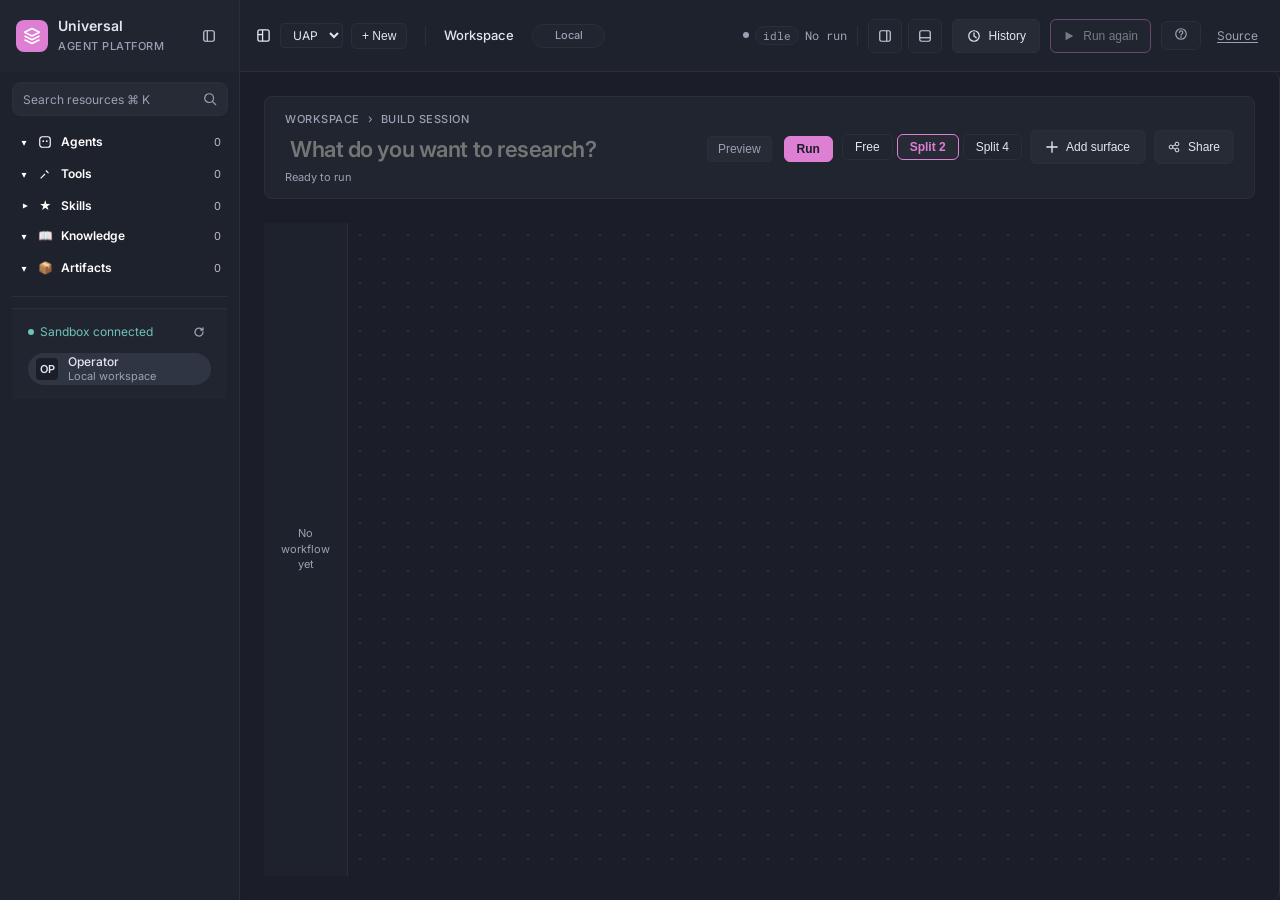
==== commit 8e386f7a: "feat(ui): approve or reject a blocked tool call from the output pane When policy blocks a side-effec" ====
--- a/ui/index.html
+++ b/ui/index.html
@@ -333,7 +333,7 @@
                 <span class="tool-palette-item-name">Search</span>
                 <span class="tool-palette-item-desc">Web and knowledge search</span>
               </div>
-              <span class="tool-palette-item-badge">Launch</span>
+              <span class="tool-palette-item-badge">Check</span>
             </button>
 
             <button type="button" class="tool-palette-item" data-tool="iframe">
@@ -372,7 +372,7 @@
             </div>
             <div class="tool-palette-field">
               <label for="tool-input-url" class="tool-field-label">URL <span class="required">*</span></label>
-              <input type="text" inputmode="url" id="tool-input-url" class="tool-field-input" placeholder="https://..." autocomplete="off" autocapitalize="off" spellcheck="false">
+              <input type="url" id="tool-input-url" class="tool-field-input" placeholder="https://..." required>
               <span id="tool-url-hint" class="tool-field-hint"></span>
             </div>
             <div class="tool-palette-field">
@@ -463,9 +463,7 @@
     import { canvasStore, executionStore, eventStore, uiStore } from './js/state.js';
     import { createUndoStack } from './js/undo.js';
     import { initGraphCanvas } from './js/graph-canvas.js';
-    import { createStage, setEditorBodyBuilder, registerViewBuilder } from './js/stage.js';
-    import { buildSearchBody } from './js/search.js';
-    import { normalizeToolUrl } from './js/url.js';
+    import { createStage, setEditorBodyBuilder, SEARCH_STATUS_MARKDOWN } from './js/stage.js';
     import { buildEditorBody } from './js/editor.js';
     import { initInspector } from './js/inspector.js';
     import { createEventStream, initEventConsole } from './js/event-stream.js';
@@ -567,14 +565,6 @@
     // dependency-free; the editor builder is injected here. If Monaco cannot
     // load, editor.js falls back to the textarea and says so in the status bar.
     setEditorBodyBuilder(buildEditorBody);
-
-    // The Search surface needs the knowledge and tool lists, so it is built here
-    // and handed to the stage, which never fetches.
-    registerViewBuilder('search', (body, spec) => buildSearchBody(body, spec, {
-      getKnowledge,
-      getTools,
-      openKnowledge: (item) => uiStore.setState({ selectedResource: { type: 'knowledge', data: item } }),
-    }));
 
     // [SplitPane] Layout segmented control: free canvas (default), 2 or 4
     // regions. The stage persists the choice across reloads, so the active
@@ -887,9 +877,10 @@
         needsInput: false,
       },
       search: {
-        kind: 'search',
+        kind: 'markdown',
         id: 'tool-search',
-        title: 'Search',
+        title: 'Search (Not Configured)',
+        markdown: SEARCH_STATUS_MARKDOWN,
         needsInput: false,
       },
       iframe: {
@@ -898,7 +889,7 @@
         needsInput: true,
         formTitle: 'Add Embedded Web Page',
         urlPlaceholder: 'https://example.com',
-        hint: 'Enter a web address. Sites that forbid embedding (Google, GitHub, …) will offer to open in a new tab instead.',
+        hint: 'Enter a valid web page URL to embed via iframe.',
       },
       video: {
         kind: 'video',
@@ -941,7 +932,7 @@
       hideFormError();
       if (paletteList) paletteList.style.display = 'none';
       if (paletteForm) paletteForm.style.display = 'flex';
-      setTimeout(() => toolInputUrl?.focus({ preventScroll: true }), 50);
+      setTimeout(() => toolInputUrl?.focus(), 50);
     }
 
     function showFormError(msg) {
@@ -960,17 +951,10 @@
 
     function positionPalette() {
       if (!palettePopover || !btnToolsPalette) return;
-      const canvasEl = document.getElementById('canvas');
       const rect = btnToolsPalette.getBoundingClientRect();
-      const canvasRect = canvasEl?.getBoundingClientRect() || { top: 0, left: 0 };
-      const width = Math.min(380, window.innerWidth - 32);
+      const canvasRect = document.getElementById('canvas')?.getBoundingClientRect() || { top: 0, left: 0 };
       const top = (rect.bottom - canvasRect.top) + 6;
-      // Keep the whole popover inside the pane. It was clamped against the window
-      // width in the wrong coordinate space, so on a 1440px screen its right edge
-      // ran past the pane, and focusing the URL field then scrolled the entire
-      // canvas sideways, clipping the header.
-      const maxLeft = Math.max(10, (canvasEl ? canvasEl.clientWidth : window.innerWidth) - width - 12);
-      const left = Math.max(10, Math.min(rect.left - canvasRect.left, maxLeft));
+      const left = Math.max(10, Math.min((rect.left - canvasRect.left), window.innerWidth - 400));
       palettePopover.style.top = `${top}px`;
       palettePopover.style.left = `${left}px`;
     }
@@ -1035,11 +1019,7 @@
         const raw = localStorage.getItem(USER_VIEWS_KEY);
         if (!raw) return [];
         const arr = JSON.parse(raw);
-        if (!Array.isArray(arr)) return [];
-        // Search used to be a static "not configured" markdown card; upgrade a saved one.
-        return arr.map((s) => (s && s.id === 'tool-search' && s.kind === 'markdown'
-          ? { id: s.id, kind: 'search', title: 'Search' }
-          : s));
+        return Array.isArray(arr) ? arr : [];
       } catch (_e) {
         return [];
       }
@@ -1486,17 +1466,14 @@
       if (!activeInputTool) return;
       const url = (toolInputUrl?.value || '').trim();
       if (!url) {
-        showFormError('Enter a web address.');
+        showFormError('URL is required.');
         toolInputUrl?.focus();
         return;
       }
-      const finalUrl = normalizeToolUrl(url);
-      if (!finalUrl) {
-        showFormError('That does not look like a web address. Try example.com or https://example.com/page.');
-        toolInputUrl?.focus();
-        return;
-      }
-      hideFormError();
+      let finalUrl = url;
+      if (!/^https?:\/\/|^\/|^data:/i.test(finalUrl)) {
+        finalUrl = 'https://' + finalUrl;
+      }
       const customTitle = (toolInputTitle?.value || '').trim();
       const cfg = TOOL_CONFIGS[activeInputTool];
       launchTool(activeInputTool, {
@@ -2520,7 +2497,7 @@
     // What the header says about the selected run. The task box is cleared on
     // submit and the label was a UUID fragment, so after a run nothing on screen
     // said which task was showing, and "Ready to run" never changed.
-    const RUN_STATUS_VERB = { connecting: 'Loading', running: 'Running', completed: 'Completed', failed: 'Failed', paused: 'Paused' };
+    const RUN_STATUS_VERB = { connecting: 'Loading', running: 'Running', completed: 'Completed', failed: 'Failed', paused: 'Paused', awaiting_approval: 'Needs approval' };
     function renderRunContext(state) {
       const taskText = (state.task && state.task.input ? String(state.task.input) : '').trim();
       const meta = document.getElementById('task-context-meta');
@@ -2544,10 +2521,18 @@
     }
 
     let _lastTerminalRefresh = null;
+    let _approvalSeenKey = '';
     // Run started from this page: its finish should surface the answer.
     let watchedRunId = null;
     executionStore.subscribe((state) => {
       renderRunContext(state);
+      // A blocked action needs a person: bring the output pane (where the
+      // Approve / Reject buttons are) into view the first time it appears.
+      const waiting = ((state.task && state.task.pending_approvals) || [])
+        .filter((a) => a && a.approval_id && (a.state || 'pending_approval') === 'pending_approval');
+      const waitingKey = waiting.length ? `${state.executionId}:${waiting.map((a) => a.approval_id).join(',')}` : '';
+      if (waitingKey && waitingKey !== _approvalSeenKey) revealOutput();
+      _approvalSeenKey = waitingKey;
       const badge = document.getElementById('active-status-badge');
       if (badge) {
         badge.textContent = state.status;
--- a/ui/css/app.css
+++ b/ui/css/app.css
@@ -250,6 +250,7 @@
 .run-status-indicator .status-dot.status-dot-completed { background: var(--ok); }
 .run-status-indicator .status-dot.status-dot-failed { background: var(--err); }
 .run-status-indicator .status-dot.status-dot-paused { background: var(--warn); }
+.run-status-indicator .status-dot.status-dot-awaiting_approval { background: var(--warn); }
 .run-status-indicator .status-dot.status-dot-idle,
 .run-status-indicator .status-dot.status-dot-pending,
 .run-status-indicator .status-dot.status-dot-skipped,
@@ -448,6 +449,7 @@
 .history-item .status-dot-failed { background: var(--err); }
 .history-item .status-dot-running { background: var(--accent); }
 .history-item .status-dot-paused { background: var(--warn); }
+.history-item .status-dot-awaiting_approval { background: var(--warn); }
 .history-item .status-dot-pending,
 .history-item .status-dot-accepted { background: var(--fg-muted); }
 .history-text {
@@ -1219,6 +1221,7 @@
 .badge-completed { color: var(--ok); border-color: var(--ok); }
 .badge-failed { color: var(--err); border-color: var(--err); }
 .badge-paused { color: var(--warn); border-color: var(--warn); }
+.badge-awaiting_approval { color: var(--warn); border-color: var(--warn); }
 .badge-idle { color: var(--fg-muted); border-color: var(--border); }
 .badge-connecting { color: var(--accent); border-color: var(--accent); }
 .badge-reconnecting { color: var(--warn); border-color: var(--warn); }
@@ -3206,77 +3209,6 @@
   text-overflow: ellipsis;
   white-space: nowrap;
 }
-.stage-browser-btn:disabled { opacity: 0.4; cursor: default; }
-
-/* A site that forbids embedding: say so, instead of the browser's
-   "refused to connect" page. */
-.stage-embed-blocked {
-  display: flex;
-  flex-direction: column;
-  align-items: center;
-  justify-content: center;
-  gap: 10px;
-  height: calc(100% - 36px);
-  padding: 24px;
-  text-align: center;
-  color: var(--fg-muted);
-  font-size: 12px;
-  line-height: 1.5;
-}
-.stage-embed-blocked-title { color: var(--fg); font-size: 14px; font-weight: 600; }
-.stage-embed-blocked-text { max-width: 420px; }
-.stage-embed-blocked-actions { display: flex; gap: 8px; margin-top: 4px; }
-.stage-embed-blocked-actions a.btn { text-decoration: none; display: inline-flex; align-items: center; }
-
-/* Search surface */
-.stage-search {
-  display: flex;
-  flex-direction: column;
-  gap: 10px;
-  padding: 14px;
-  overflow: auto;
-  height: 100%;
-  box-sizing: border-box;
-}
-.stage-search-form { display: flex; flex-direction: column; gap: 8px; }
-.stage-search-row { display: flex; gap: 8px; }
-.stage-search-input,
-.stage-search-engine {
-  height: 32px;
-  box-sizing: border-box;
-  background: var(--panel-3);
-  color: var(--fg);
-  border: 1px solid var(--border);
-  border-radius: 6px;
-  padding: 0 10px;
-  font: inherit;
-  font-size: 12px;
-}
-.stage-search-input { flex: 1; min-width: 0; }
-.stage-search-actions { display: flex; gap: 8px; flex-wrap: wrap; }
-.stage-search-message { min-height: 16px; font-size: 12px; color: var(--fg-muted); }
-.stage-search-results { list-style: none; margin: 0; padding: 0; display: flex; flex-direction: column; gap: 4px; }
-.stage-search-result-btn {
-  display: flex;
-  align-items: flex-start;
-  justify-content: space-between;
-  gap: 10px;
-  width: 100%;
-  padding: 8px 10px;
-  text-align: left;
-  background: var(--panel-3);
-  color: var(--fg);
-  border: 1px solid var(--border);
-  border-radius: 6px;
-  font: inherit;
-  font-size: 12px;
-  cursor: pointer;
-}
-.stage-search-result-btn:hover,
-.stage-search-result-btn:focus-visible { border-color: var(--accent); }
-.stage-search-result-text { overflow-wrap: anywhere; }
-.stage-search-result-badge { flex-shrink: 0; font-size: 11px; font-family: var(--font-mono); color: var(--fg-muted); }
-.stage-search-status { margin-top: auto; padding-top: 8px; border-top: 1px solid var(--border); font-size: 11px; line-height: 1.5; color: var(--fg-muted); }
 
 /* --- Agent Handoff Chrome --- */
 .stage-handoff-body {
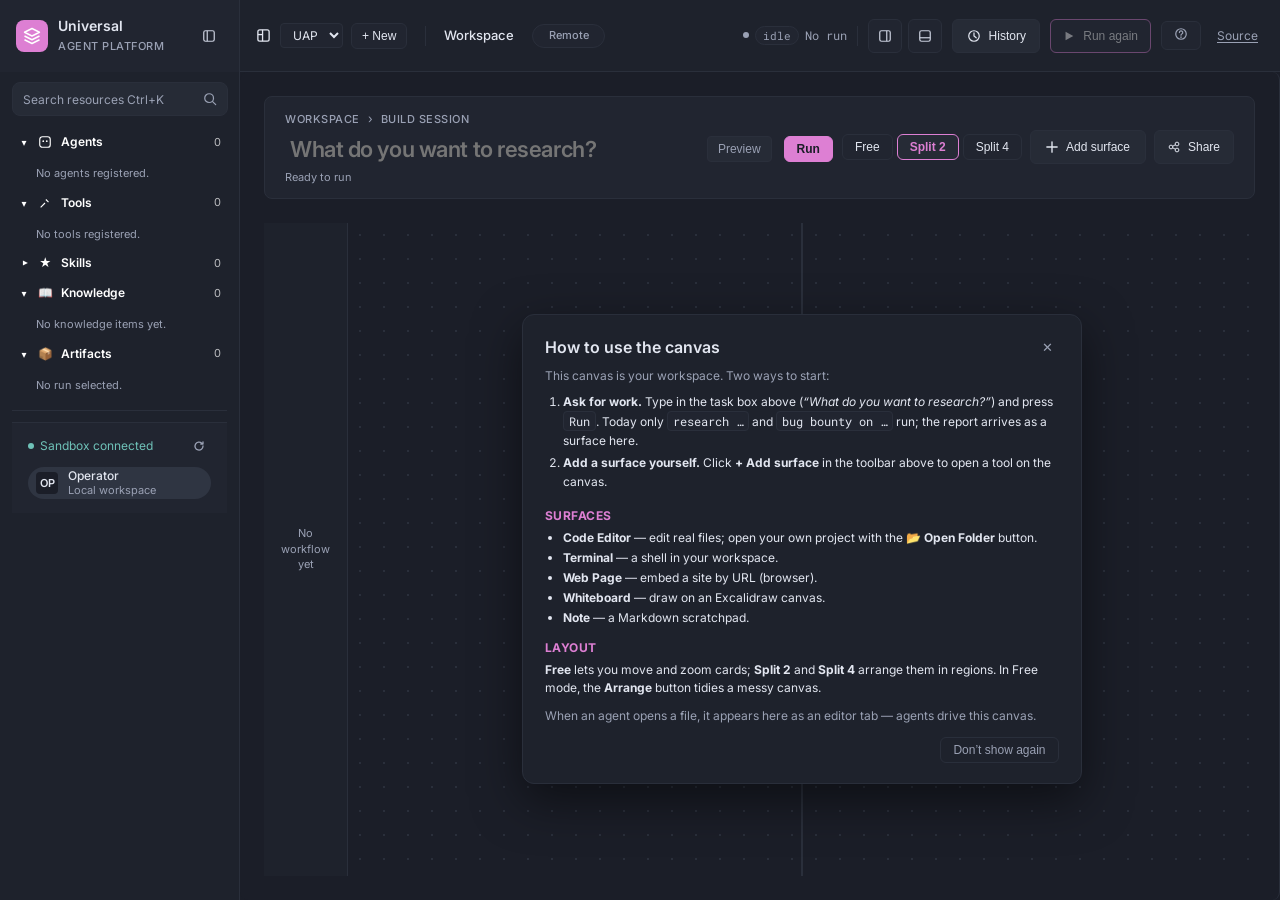
==== commit 485778bd: "fix(ui): the Code Editor is usable at the default layout and stops losing edits Found by a browser a" ====
--- a/ui/index.html
+++ b/ui/index.html
@@ -1204,8 +1204,12 @@
     window.addEventListener('offline', () => checkConnection());
     checkConnection();
 
-    // DEF-11: Global Ctrl+S and Ctrl+Enter keyboard listeners
+    // DEF-11: Global Ctrl+S and Ctrl+Enter keyboard listeners. They never hijack
+    // typing in an input/textarea/contenteditable (terminal prompt, textarea
+    // editor) and never repeat a shortcut a widget already handled.
     document.addEventListener('keydown', (e) => {
+      const t = e.target;
+      if (e.defaultPrevented || (t && (t.tagName === 'INPUT' || t.tagName === 'TEXTAREA' || t.isContentEditable))) return;
       if ((e.ctrlKey || e.metaKey) && e.key.toLowerCase() === 's') {
         e.preventDefault();
         const saveBtn = document.querySelector('.stage-editor-save-btn');
@@ -1426,6 +1430,8 @@
           title: 'Saved',
           message: evt.path ? `Saved ${evt.path} (${evt.bytes || 0} B)` : `Saved ${evt.filename || 'file'}`
         });
+      } else if (evt.type === 'error' && evt.kind === 'editor') {
+        showToast({ kind: 'error', title: evt.title || 'Editor error', message: evt.message || 'The editor reported an error.' });
       } else if (evt.type === 'note_change') {
         const found = activeUserViews.find((v) => specKey(v) === String(evt.id));
         if (found) {
@@ -2497,7 +2503,7 @@
     // What the header says about the selected run. The task box is cleared on
     // submit and the label was a UUID fragment, so after a run nothing on screen
     // said which task was showing, and "Ready to run" never changed.
-    const RUN_STATUS_VERB = { connecting: 'Loading', running: 'Running', completed: 'Completed', failed: 'Failed', paused: 'Paused', awaiting_approval: 'Needs approval' };
+    const RUN_STATUS_VERB = { connecting: 'Loading', running: 'Running', completed: 'Completed', failed: 'Failed', paused: 'Paused' };
     function renderRunContext(state) {
       const taskText = (state.task && state.task.input ? String(state.task.input) : '').trim();
       const meta = document.getElementById('task-context-meta');
@@ -2521,18 +2527,10 @@
     }
 
     let _lastTerminalRefresh = null;
-    let _approvalSeenKey = '';
     // Run started from this page: its finish should surface the answer.
     let watchedRunId = null;
     executionStore.subscribe((state) => {
       renderRunContext(state);
-      // A blocked action needs a person: bring the output pane (where the
-      // Approve / Reject buttons are) into view the first time it appears.
-      const waiting = ((state.task && state.task.pending_approvals) || [])
-        .filter((a) => a && a.approval_id && (a.state || 'pending_approval') === 'pending_approval');
-      const waitingKey = waiting.length ? `${state.executionId}:${waiting.map((a) => a.approval_id).join(',')}` : '';
-      if (waitingKey && waitingKey !== _approvalSeenKey) revealOutput();
-      _approvalSeenKey = waitingKey;
       const badge = document.getElementById('active-status-badge');
       if (badge) {
         badge.textContent = state.status;
--- a/ui/css/app.css
+++ b/ui/css/app.css
@@ -250,7 +250,6 @@
 .run-status-indicator .status-dot.status-dot-completed { background: var(--ok); }
 .run-status-indicator .status-dot.status-dot-failed { background: var(--err); }
 .run-status-indicator .status-dot.status-dot-paused { background: var(--warn); }
-.run-status-indicator .status-dot.status-dot-awaiting_approval { background: var(--warn); }
 .run-status-indicator .status-dot.status-dot-idle,
 .run-status-indicator .status-dot.status-dot-pending,
 .run-status-indicator .status-dot.status-dot-skipped,
@@ -449,7 +448,6 @@
 .history-item .status-dot-failed { background: var(--err); }
 .history-item .status-dot-running { background: var(--accent); }
 .history-item .status-dot-paused { background: var(--warn); }
-.history-item .status-dot-awaiting_approval { background: var(--warn); }
 .history-item .status-dot-pending,
 .history-item .status-dot-accepted { background: var(--fg-muted); }
 .history-text {
@@ -1221,7 +1219,6 @@
 .badge-completed { color: var(--ok); border-color: var(--ok); }
 .badge-failed { color: var(--err); border-color: var(--err); }
 .badge-paused { color: var(--warn); border-color: var(--warn); }
-.badge-awaiting_approval { color: var(--warn); border-color: var(--warn); }
 .badge-idle { color: var(--fg-muted); border-color: var(--border); }
 .badge-connecting { color: var(--accent); border-color: var(--accent); }
 .badge-reconnecting { color: var(--warn); border-color: var(--warn); }
@@ -2740,7 +2737,10 @@
   display: flex;
   flex-direction: column;
   height: 100%;
-  min-height: 0;
+  /* Monaco is never squeezed: below this height the card body scrolls instead.
+     = 180px editor + toolbar, tabs, breadcrumbs and status bar. */
+  min-height: 316px;
+  position: relative;
   background: var(--bg);
   border: 1px solid var(--border);
   border-radius: 6px;
@@ -2751,12 +2751,13 @@
   display: flex;
   align-items: center;
   justify-content: space-between;
-  padding: 6px 12px;
+  padding: 4px 8px;
   background: var(--panel-2);
   border-bottom: 1px solid var(--border);
-  gap: 12px;
-  flex-wrap: wrap;
-  min-height: 42px;
+  gap: 8px;
+  flex-wrap: nowrap;
+  flex-shrink: 0;
+  min-height: 38px;
 }
 
 .stage-editor-meta {
@@ -2764,6 +2765,7 @@
   align-items: center;
   gap: 8px;
   min-width: 0;
+  flex: 1 1 auto;
 }
 
 .stage-editor-filename {
@@ -2771,6 +2773,10 @@
   font-size: 12px;
   font-weight: 600;
   color: var(--fg);
+  min-width: 0;
+  overflow: hidden;
+  text-overflow: ellipsis;
+  white-space: nowrap;
 }
 
 .stage-editor-lang {
@@ -2782,12 +2788,13 @@
   padding: 2px 6px;
   border-radius: 4px;
   font-family: var(--font-mono);
+  flex-shrink: 0;
 }
 
 .stage-editor-actions {
   display: flex;
   align-items: center;
-  gap: 8px;
+  gap: 6px;
   flex-shrink: 0;
 }
 
@@ -2797,16 +2804,38 @@
   color: var(--fg);
   border-radius: 4px;
   font-size: 11px;
-  padding: 6px 12px;
-  cursor: pointer;
-  min-height: 32px;
+  padding: 4px 10px;
+  cursor: pointer;
+  min-height: 28px;
+  position: relative;
   display: inline-flex;
   align-items: center;
   justify-content: center;
+  gap: 5px;
+  white-space: nowrap;
   font-weight: 500;
 }
 
 .stage-editor-btn:hover { border-color: var(--accent); }
+
+/* Narrow cards: icon-only toolbar buttons (the label stays as the accessible
+   name) and a status bar with room for messages. */
+.stage-editor-container.is-compact .stage-editor-btn {
+  min-width: 30px;
+  padding: 4px 6px;
+}
+.stage-editor-container.is-compact .stage-editor-btn-label {
+  position: absolute;
+  width: 1px;
+  height: 1px;
+  overflow: hidden;
+  clip-path: inset(50%);
+  white-space: nowrap;
+}
+.stage-editor-container.is-compact .stage-editor-statusbar-right .stage-editor-encoding,
+.stage-editor-container.is-compact .stage-editor-statusbar-right .stage-editor-lang {
+  display: none;
+}
 
 .stage-editor-run-btn {
   background: var(--accent-muted);
@@ -2882,10 +2911,16 @@
 
 .stage-editor-output-drawer {
   display: none;
+  /* Overlays the editor above the status bar, so Run never resizes it. */
+  position: absolute;
+  left: 0;
+  right: 0;
+  bottom: 28px;
+  z-index: 5;
   flex-direction: column;
   border-top: 2px solid var(--accent);
   background: var(--bg);
-  max-height: 180px;
+  max-height: min(220px, 55%);
 }
 
 .stage-editor-output-drawer.is-visible {
@@ -2901,7 +2936,21 @@
   font-size: 11px;
   font-weight: 600;
   color: var(--fg);
-}
+  flex-shrink: 0;
+}
+
+.stage-editor-output-status {
+  flex: 1;
+  min-width: 0;
+  margin-left: 12px;
+  font-family: var(--font-mono);
+  font-weight: 500;
+  white-space: nowrap;
+  overflow: hidden;
+  text-overflow: ellipsis;
+}
+.stage-editor-output-status.is-ok { color: var(--ok); }
+.stage-editor-output-status.is-fail { color: var(--err); }
 
 .stage-editor-output-close {
   background: none;
@@ -2922,17 +2971,21 @@
   font-size: 11px;
   line-height: 1.4;
   color: var(--fg);
-  overflow-y: auto;
-  max-height: 140px;
+  flex: 1 1 auto;
+  min-height: 0;
+  overflow: auto;
   white-space: pre-wrap;
-  word-break: break-all;
-}
+  overflow-wrap: anywhere;
+}
+.stage-editor-output-content .is-stderr { color: var(--err); }
+.stage-editor-output-content .is-label,
+.stage-editor-output-content .is-muted { color: var(--fg-muted); }
 
 /* --- Real editor: Monaco host, file browser, engine badge, Zed button --- */
 .stage-editor-host {
   flex: 1;
   min-width: 0;
-  min-height: 0;
+  min-height: 180px;
   position: relative;
   overflow: hidden;
 }
@@ -3804,6 +3857,11 @@
   min-height: 0 !important;
 }
 
+/* The floating "Exit fill" button covers the toolbar's right edge (it hid Run). */
+.stage-card.stage-card-filled .stage-editor-toolbar {
+  padding-right: 108px;
+}
+
 /* ==========================================================================
    User Tool Launcher & Workbench Guide (§Tools Directive)
    ========================================================================== */
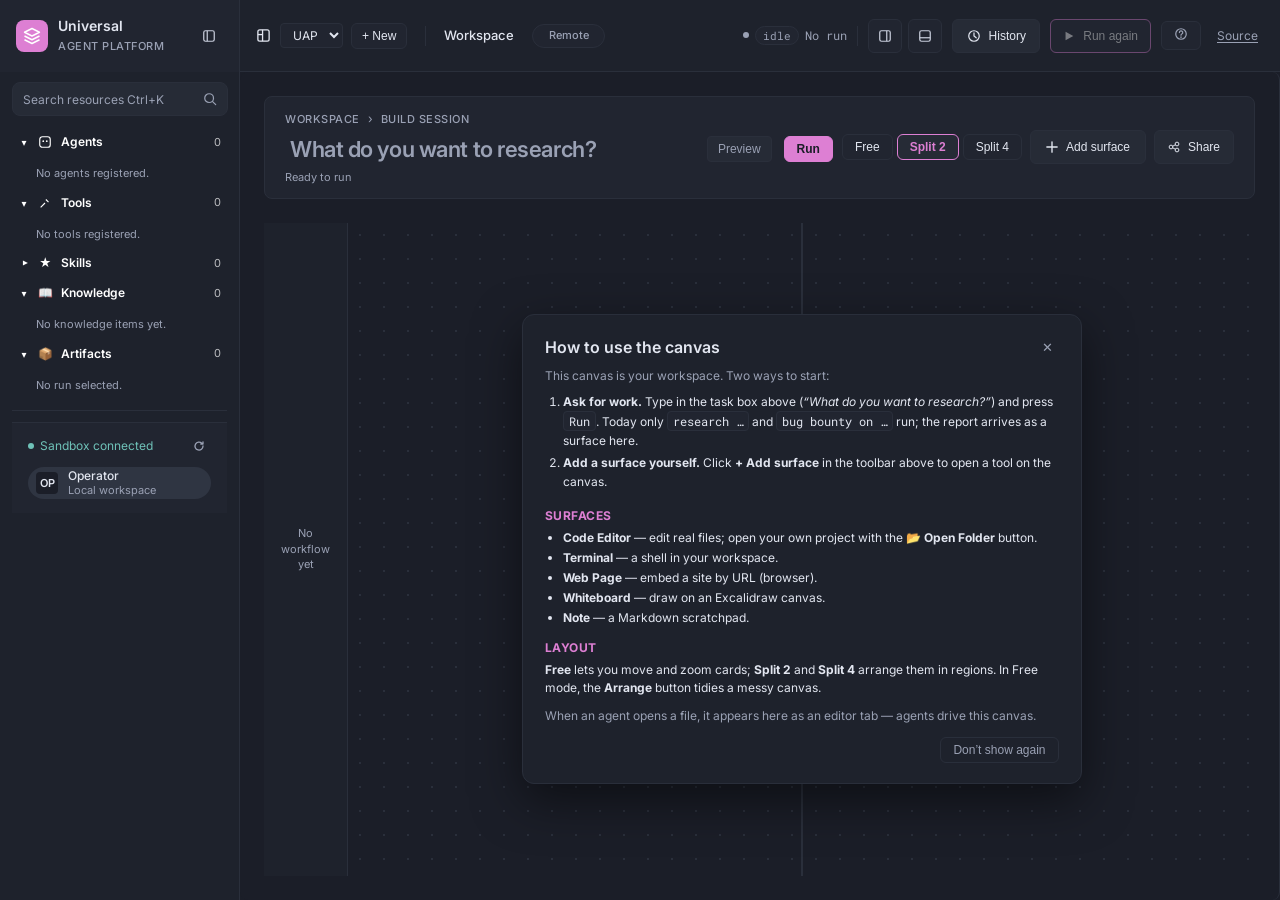
==== commit f766ab6d: "fix(ui): cards no longer pile up, clip, or vanish in the Split layouts Found by a browser audit of t" ====
--- a/ui/index.html
+++ b/ui/index.html
@@ -1204,12 +1204,8 @@
     window.addEventListener('offline', () => checkConnection());
     checkConnection();
 
-    // DEF-11: Global Ctrl+S and Ctrl+Enter keyboard listeners. They never hijack
-    // typing in an input/textarea/contenteditable (terminal prompt, textarea
-    // editor) and never repeat a shortcut a widget already handled.
+    // DEF-11: Global Ctrl+S and Ctrl+Enter keyboard listeners
     document.addEventListener('keydown', (e) => {
-      const t = e.target;
-      if (e.defaultPrevented || (t && (t.tagName === 'INPUT' || t.tagName === 'TEXTAREA' || t.isContentEditable))) return;
       if ((e.ctrlKey || e.metaKey) && e.key.toLowerCase() === 's') {
         e.preventDefault();
         const saveBtn = document.querySelector('.stage-editor-save-btn');
@@ -1421,6 +1417,20 @@
     stage.onEvent((evt) => {
       if (evt.type === 'close') {
         removeUserView(evt.id);
+      } else if (evt.type === 'close_undoable') {
+        showToast({
+          kind: 'info',
+          title: 'Note closed',
+          message: `"${evt.spec.title || 'Note'}" and its text were removed from this browser.`,
+          timeoutMs: 10000,
+          actions: [{
+            label: 'Undo',
+            onClick: (t) => {
+              dismissToast(t.id);
+              persistUserView({ ...evt.spec, id: stage.showView(evt.spec) });
+            },
+          }],
+        });
       } else if (evt.type === 'clear') {
         activeUserViews = [];
         saveUserViews([]);
@@ -1430,8 +1440,6 @@
           title: 'Saved',
           message: evt.path ? `Saved ${evt.path} (${evt.bytes || 0} B)` : `Saved ${evt.filename || 'file'}`
         });
-      } else if (evt.type === 'error' && evt.kind === 'editor') {
-        showToast({ kind: 'error', title: evt.title || 'Editor error', message: evt.message || 'The editor reported an error.' });
       } else if (evt.type === 'note_change') {
         const found = activeUserViews.find((v) => specKey(v) === String(evt.id));
         if (found) {
--- a/ui/css/app.css
+++ b/ui/css/app.css
@@ -32,6 +32,12 @@
   overflow: hidden;
   height: 100vh;
   width: 100vw;
+}
+
+/* The browser default (#757575) is 3.3-3.6:1 on the dark panels. */
+::placeholder {
+  color: var(--fg-muted);
+  opacity: 1;
 }
 
 .ide-container {
@@ -752,7 +758,7 @@
   min-width: 0;
   width: 100%;
   height: 100%;
-  overflow: visible;
+  /* No overflow override: .stage clips, so cards cannot scroll the stage area. */
 }
 
 /* Header */
@@ -2130,6 +2136,7 @@
 .stage-grid-split-2 .stage-card {
   width: 100%;
   max-width: 100%;
+  max-height: calc(100% - var(--card-y, 16px) - 16px);
   border: 1px solid var(--border);
   border-radius: 8px;
   background: var(--bg);
@@ -2137,11 +2144,15 @@
   box-sizing: border-box;
 }
 
+/* A split-4 card fills the room left in its region after the 16px gutter and
+   its cascade offset (--card-x/--card-y, set by the stage), so the close
+   button and resize grip never leave the region. */
 .stage-grid-split-4 .stage-card {
-  width: 100%;
-  height: 100%;
-  max-width: 100%;
-  max-height: 100%;
+  width: calc(100% - var(--card-x, 16px) - 16px);
+  height: calc(100% - var(--card-y, 16px) - 16px);
+  min-width: 0;
+  max-width: calc(100% - var(--card-x, 16px) - 16px);
+  max-height: calc(100% - var(--card-y, 16px) - 16px);
   border: 1px solid var(--border);
   border-radius: 8px;
   background: var(--bg);
@@ -2155,17 +2166,14 @@
   left: 16px !important;
 }
 
+/* Per-kind heights only: every kind takes its top from the stage's cascade
+   (inline top), so a tall editor or whiteboard cannot cover the cards cascaded
+   in the same region. */
 .stage-grid-split-2 .stage-card[data-kind="editor"]:not(.stage-card-dragged),
-.stage-grid-split-2 .stage-card[data-kind="code"]:not(.stage-card-dragged) {
-  height: calc((100% - 24px) / 2);
-  max-height: 382px;
-  top: 0 !important;
-}
-
+.stage-grid-split-2 .stage-card[data-kind="code"]:not(.stage-card-dragged),
 .stage-grid-split-2 .stage-card[data-kind="terminal"]:not(.stage-card-dragged) {
   height: calc((100% - 24px) / 2);
   max-height: 382px;
-  top: calc(50% + 12px) !important;
 }
 
 .stage-grid-split-2 .stage-card[data-kind="iframe"]:not(.stage-card-dragged),
@@ -2173,7 +2181,6 @@
   height: calc(100% - 196px);
   min-height: 280px;
   max-height: 583px;
-  top: 0 !important;
 }
 
 .stage-grid-split-2 .stage-card[data-kind="note"]:not(.stage-card-dragged),
@@ -2273,6 +2280,8 @@
   background: var(--panel-2);
   border-bottom: 1px solid var(--border);
   flex-shrink: 0;
+  /* Query container for the narrow-card rules below. */
+  container-type: inline-size;
 }
 
 .stage-card-kind {
@@ -2361,6 +2370,20 @@
 .stage-card-action-btn:focus-visible {
   outline: 1px solid var(--accent);
   color: var(--fg);
+}
+
+/* As a card narrows (split regions in a small window) the kind badge goes
+   first, then the actions, so the title and close button always stay visible. */
+@container (max-width: 430px) {
+  .stage-card-kind {
+    display: none;
+  }
+}
+
+@container (max-width: 360px) {
+  .stage-card-actions {
+    display: none;
+  }
 }
 
 .stage-card-body {
@@ -2497,6 +2520,7 @@
 .stage-media-error {
   color: var(--err);
   font-size: 12px;
+  overflow-wrap: anywhere;
   border: 1px solid var(--err);
   border-radius: 6px;
   padding: 10px;
@@ -2737,10 +2761,7 @@
   display: flex;
   flex-direction: column;
   height: 100%;
-  /* Monaco is never squeezed: below this height the card body scrolls instead.
-     = 180px editor + toolbar, tabs, breadcrumbs and status bar. */
-  min-height: 316px;
-  position: relative;
+  min-height: 0;
   background: var(--bg);
   border: 1px solid var(--border);
   border-radius: 6px;
@@ -2751,13 +2772,12 @@
   display: flex;
   align-items: center;
   justify-content: space-between;
-  padding: 4px 8px;
+  padding: 6px 12px;
   background: var(--panel-2);
   border-bottom: 1px solid var(--border);
-  gap: 8px;
-  flex-wrap: nowrap;
-  flex-shrink: 0;
-  min-height: 38px;
+  gap: 12px;
+  flex-wrap: wrap;
+  min-height: 42px;
 }
 
 .stage-editor-meta {
@@ -2765,7 +2785,6 @@
   align-items: center;
   gap: 8px;
   min-width: 0;
-  flex: 1 1 auto;
 }
 
 .stage-editor-filename {
@@ -2773,10 +2792,6 @@
   font-size: 12px;
   font-weight: 600;
   color: var(--fg);
-  min-width: 0;
-  overflow: hidden;
-  text-overflow: ellipsis;
-  white-space: nowrap;
 }
 
 .stage-editor-lang {
@@ -2788,13 +2803,12 @@
   padding: 2px 6px;
   border-radius: 4px;
   font-family: var(--font-mono);
-  flex-shrink: 0;
 }
 
 .stage-editor-actions {
   display: flex;
   align-items: center;
-  gap: 6px;
+  gap: 8px;
   flex-shrink: 0;
 }
 
@@ -2804,38 +2818,16 @@
   color: var(--fg);
   border-radius: 4px;
   font-size: 11px;
-  padding: 4px 10px;
-  cursor: pointer;
-  min-height: 28px;
-  position: relative;
+  padding: 6px 12px;
+  cursor: pointer;
+  min-height: 32px;
   display: inline-flex;
   align-items: center;
   justify-content: center;
-  gap: 5px;
-  white-space: nowrap;
   font-weight: 500;
 }
 
 .stage-editor-btn:hover { border-color: var(--accent); }
-
-/* Narrow cards: icon-only toolbar buttons (the label stays as the accessible
-   name) and a status bar with room for messages. */
-.stage-editor-container.is-compact .stage-editor-btn {
-  min-width: 30px;
-  padding: 4px 6px;
-}
-.stage-editor-container.is-compact .stage-editor-btn-label {
-  position: absolute;
-  width: 1px;
-  height: 1px;
-  overflow: hidden;
-  clip-path: inset(50%);
-  white-space: nowrap;
-}
-.stage-editor-container.is-compact .stage-editor-statusbar-right .stage-editor-encoding,
-.stage-editor-container.is-compact .stage-editor-statusbar-right .stage-editor-lang {
-  display: none;
-}
 
 .stage-editor-run-btn {
   background: var(--accent-muted);
@@ -2911,16 +2903,10 @@
 
 .stage-editor-output-drawer {
   display: none;
-  /* Overlays the editor above the status bar, so Run never resizes it. */
-  position: absolute;
-  left: 0;
-  right: 0;
-  bottom: 28px;
-  z-index: 5;
   flex-direction: column;
   border-top: 2px solid var(--accent);
   background: var(--bg);
-  max-height: min(220px, 55%);
+  max-height: 180px;
 }
 
 .stage-editor-output-drawer.is-visible {
@@ -2936,21 +2922,7 @@
   font-size: 11px;
   font-weight: 600;
   color: var(--fg);
-  flex-shrink: 0;
-}
-
-.stage-editor-output-status {
-  flex: 1;
-  min-width: 0;
-  margin-left: 12px;
-  font-family: var(--font-mono);
-  font-weight: 500;
-  white-space: nowrap;
-  overflow: hidden;
-  text-overflow: ellipsis;
-}
-.stage-editor-output-status.is-ok { color: var(--ok); }
-.stage-editor-output-status.is-fail { color: var(--err); }
+}
 
 .stage-editor-output-close {
   background: none;
@@ -2971,21 +2943,17 @@
   font-size: 11px;
   line-height: 1.4;
   color: var(--fg);
-  flex: 1 1 auto;
-  min-height: 0;
-  overflow: auto;
+  overflow-y: auto;
+  max-height: 140px;
   white-space: pre-wrap;
-  overflow-wrap: anywhere;
-}
-.stage-editor-output-content .is-stderr { color: var(--err); }
-.stage-editor-output-content .is-label,
-.stage-editor-output-content .is-muted { color: var(--fg-muted); }
+  word-break: break-all;
+}
 
 /* --- Real editor: Monaco host, file browser, engine badge, Zed button --- */
 .stage-editor-host {
   flex: 1;
   min-width: 0;
-  min-height: 180px;
+  min-height: 0;
   position: relative;
   overflow: hidden;
 }
@@ -3857,11 +3825,6 @@
   min-height: 0 !important;
 }
 
-/* The floating "Exit fill" button covers the toolbar's right edge (it hid Run). */
-.stage-card.stage-card-filled .stage-editor-toolbar {
-  padding-right: 108px;
-}
-
 /* ==========================================================================
    User Tool Launcher & Workbench Guide (§Tools Directive)
    ========================================================================== */
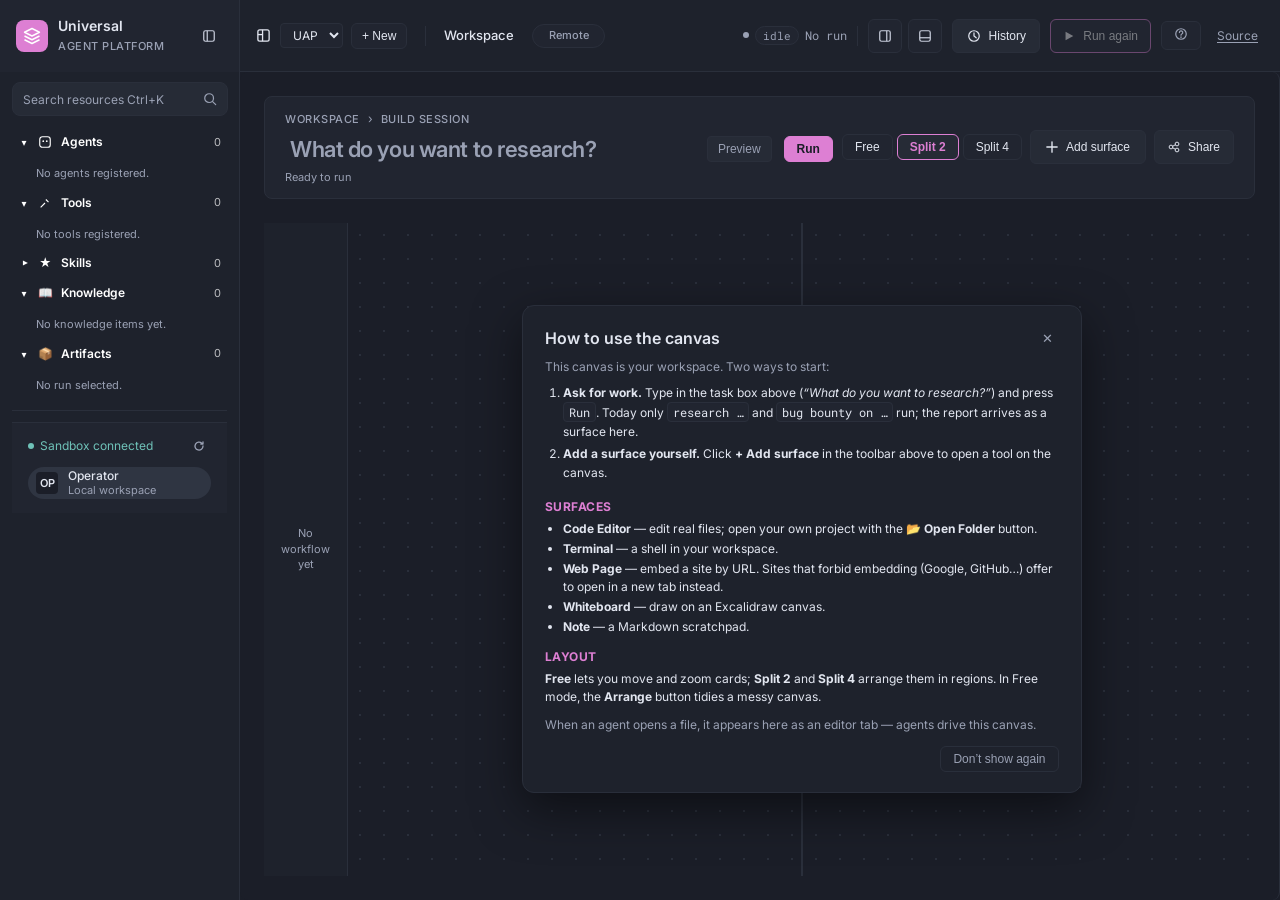
==== commit f607589e: "Merge 47c5cb3f433ed679fad5f480a51f968b8b26f1ec into 6b4d5fd621201d12fbc1c1dc86cbd90d5ff1c588" ====
--- a/ui/index.html
+++ b/ui/index.html
@@ -333,7 +333,7 @@
                 <span class="tool-palette-item-name">Search</span>
                 <span class="tool-palette-item-desc">Web and knowledge search</span>
               </div>
-              <span class="tool-palette-item-badge">Check</span>
+              <span class="tool-palette-item-badge">Launch</span>
             </button>
 
             <button type="button" class="tool-palette-item" data-tool="iframe">
@@ -372,7 +372,7 @@
             </div>
             <div class="tool-palette-field">
               <label for="tool-input-url" class="tool-field-label">URL <span class="required">*</span></label>
-              <input type="url" id="tool-input-url" class="tool-field-input" placeholder="https://..." required>
+              <input type="text" inputmode="url" id="tool-input-url" class="tool-field-input" placeholder="https://..." autocomplete="off" autocapitalize="off" spellcheck="false">
               <span id="tool-url-hint" class="tool-field-hint"></span>
             </div>
             <div class="tool-palette-field">
@@ -463,7 +463,9 @@
     import { canvasStore, executionStore, eventStore, uiStore } from './js/state.js';
     import { createUndoStack } from './js/undo.js';
     import { initGraphCanvas } from './js/graph-canvas.js';
-    import { createStage, setEditorBodyBuilder, SEARCH_STATUS_MARKDOWN } from './js/stage.js';
+    import { createStage, setEditorBodyBuilder, registerViewBuilder } from './js/stage.js';
+    import { buildSearchBody } from './js/search.js';
+    import { normalizeToolUrl } from './js/url.js';
     import { buildEditorBody } from './js/editor.js';
     import { initInspector } from './js/inspector.js';
     import { createEventStream, initEventConsole } from './js/event-stream.js';
@@ -565,6 +567,14 @@
     // dependency-free; the editor builder is injected here. If Monaco cannot
     // load, editor.js falls back to the textarea and says so in the status bar.
     setEditorBodyBuilder(buildEditorBody);
+
+    // The Search surface needs the knowledge and tool lists, so it is built here
+    // and handed to the stage, which never fetches.
+    registerViewBuilder('search', (body, spec) => buildSearchBody(body, spec, {
+      getKnowledge,
+      getTools,
+      openKnowledge: (item) => uiStore.setState({ selectedResource: { type: 'knowledge', data: item } }),
+    }));
 
     // [SplitPane] Layout segmented control: free canvas (default), 2 or 4
     // regions. The stage persists the choice across reloads, so the active
@@ -877,10 +887,9 @@
         needsInput: false,
       },
       search: {
-        kind: 'markdown',
+        kind: 'search',
         id: 'tool-search',
-        title: 'Search (Not Configured)',
-        markdown: SEARCH_STATUS_MARKDOWN,
+        title: 'Search',
         needsInput: false,
       },
       iframe: {
@@ -889,7 +898,7 @@
         needsInput: true,
         formTitle: 'Add Embedded Web Page',
         urlPlaceholder: 'https://example.com',
-        hint: 'Enter a valid web page URL to embed via iframe.',
+        hint: 'Enter a web address. Sites that forbid embedding (Google, GitHub, …) will offer to open in a new tab instead.',
       },
       video: {
         kind: 'video',
@@ -932,7 +941,7 @@
       hideFormError();
       if (paletteList) paletteList.style.display = 'none';
       if (paletteForm) paletteForm.style.display = 'flex';
-      setTimeout(() => toolInputUrl?.focus(), 50);
+      setTimeout(() => toolInputUrl?.focus({ preventScroll: true }), 50);
     }
 
     function showFormError(msg) {
@@ -951,10 +960,17 @@
 
     function positionPalette() {
       if (!palettePopover || !btnToolsPalette) return;
+      const canvasEl = document.getElementById('canvas');
       const rect = btnToolsPalette.getBoundingClientRect();
-      const canvasRect = document.getElementById('canvas')?.getBoundingClientRect() || { top: 0, left: 0 };
+      const canvasRect = canvasEl?.getBoundingClientRect() || { top: 0, left: 0 };
+      const width = Math.min(380, window.innerWidth - 32);
       const top = (rect.bottom - canvasRect.top) + 6;
-      const left = Math.max(10, Math.min((rect.left - canvasRect.left), window.innerWidth - 400));
+      // Keep the whole popover inside the pane. It was clamped against the window
+      // width in the wrong coordinate space, so on a 1440px screen its right edge
+      // ran past the pane, and focusing the URL field then scrolled the entire
+      // canvas sideways, clipping the header.
+      const maxLeft = Math.max(10, (canvasEl ? canvasEl.clientWidth : window.innerWidth) - width - 12);
+      const left = Math.max(10, Math.min(rect.left - canvasRect.left, maxLeft));
       palettePopover.style.top = `${top}px`;
       palettePopover.style.left = `${left}px`;
     }
@@ -1000,6 +1016,9 @@
       delete spec.urlPlaceholder;
       delete spec.hint;
       delete spec.defaultTitle;
+      // Everything launched from the palette is saved in this browser
+      // (persistUserView below); the stage uses the flag to say so on the card.
+      spec.persisted = true;
       // Every user-opened view gets a stable, unique id so it persists and
       // reloads as the SAME card (id also makes the stage replace-not-duplicate).
       if (!spec.id) {
@@ -1019,7 +1038,11 @@
         const raw = localStorage.getItem(USER_VIEWS_KEY);
         if (!raw) return [];
         const arr = JSON.parse(raw);
-        return Array.isArray(arr) ? arr : [];
+        if (!Array.isArray(arr)) return [];
+        // Search used to be a static "not configured" markdown card; upgrade a saved one.
+        return arr.map((s) => (s && s.id === 'tool-search' && s.kind === 'markdown'
+          ? { id: s.id, kind: 'search', title: 'Search' }
+          : s));
       } catch (_e) {
         return [];
       }
@@ -1060,7 +1083,7 @@
     if (activeUserViews.length > 0) {
       for (const spec of activeUserViews) {
         try {
-          stage.showView(spec);
+          stage.showView({ ...spec, persisted: true });
         } catch (e) {
           console.warn('Failed to restore user view:', spec, e);
         }
@@ -1427,7 +1450,8 @@
             label: 'Undo',
             onClick: (t) => {
               dismissToast(t.id);
-              persistUserView({ ...evt.spec, id: stage.showView(evt.spec) });
+              const restored = { ...evt.spec, persisted: true };
+              persistUserView({ ...restored, id: stage.showView(restored) });
             },
           }],
         });
@@ -1480,14 +1504,17 @@
       if (!activeInputTool) return;
       const url = (toolInputUrl?.value || '').trim();
       if (!url) {
-        showFormError('URL is required.');
+        showFormError('Enter a web address.');
         toolInputUrl?.focus();
         return;
       }
-      let finalUrl = url;
-      if (!/^https?:\/\/|^\/|^data:/i.test(finalUrl)) {
-        finalUrl = 'https://' + finalUrl;
-      }
+      const finalUrl = normalizeToolUrl(url);
+      if (!finalUrl) {
+        showFormError('That does not look like a web address. Try example.com or https://example.com/page.');
+        toolInputUrl?.focus();
+        return;
+      }
+      hideFormError();
       const customTitle = (toolInputTitle?.value || '').trim();
       const cfg = TOOL_CONFIGS[activeInputTool];
       launchTool(activeInputTool, {
--- a/ui/css/app.css
+++ b/ui/css/app.css
@@ -3230,6 +3230,77 @@
   text-overflow: ellipsis;
   white-space: nowrap;
 }
+.stage-browser-btn:disabled { opacity: 0.4; cursor: default; }
+
+/* A site that forbids embedding: say so, instead of the browser's
+   "refused to connect" page. */
+.stage-embed-blocked {
+  display: flex;
+  flex-direction: column;
+  align-items: center;
+  justify-content: center;
+  gap: 10px;
+  height: calc(100% - 36px);
+  padding: 24px;
+  text-align: center;
+  color: var(--fg-muted);
+  font-size: 12px;
+  line-height: 1.5;
+}
+.stage-embed-blocked-title { color: var(--fg); font-size: 14px; font-weight: 600; }
+.stage-embed-blocked-text { max-width: 420px; }
+.stage-embed-blocked-actions { display: flex; gap: 8px; margin-top: 4px; }
+.stage-embed-blocked-actions a.btn { text-decoration: none; display: inline-flex; align-items: center; }
+
+/* Search surface */
+.stage-search {
+  display: flex;
+  flex-direction: column;
+  gap: 10px;
+  padding: 14px;
+  overflow: auto;
+  height: 100%;
+  box-sizing: border-box;
+}
+.stage-search-form { display: flex; flex-direction: column; gap: 8px; }
+.stage-search-row { display: flex; gap: 8px; }
+.stage-search-input,
+.stage-search-engine {
+  height: 32px;
+  box-sizing: border-box;
+  background: var(--panel-3);
+  color: var(--fg);
+  border: 1px solid var(--border);
+  border-radius: 6px;
+  padding: 0 10px;
+  font: inherit;
+  font-size: 12px;
+}
+.stage-search-input { flex: 1; min-width: 0; }
+.stage-search-actions { display: flex; gap: 8px; flex-wrap: wrap; }
+.stage-search-message { min-height: 16px; font-size: 12px; color: var(--fg-muted); }
+.stage-search-results { list-style: none; margin: 0; padding: 0; display: flex; flex-direction: column; gap: 4px; }
+.stage-search-result-btn {
+  display: flex;
+  align-items: flex-start;
+  justify-content: space-between;
+  gap: 10px;
+  width: 100%;
+  padding: 8px 10px;
+  text-align: left;
+  background: var(--panel-3);
+  color: var(--fg);
+  border: 1px solid var(--border);
+  border-radius: 6px;
+  font: inherit;
+  font-size: 12px;
+  cursor: pointer;
+}
+.stage-search-result-btn:hover,
+.stage-search-result-btn:focus-visible { border-color: var(--accent); }
+.stage-search-result-text { overflow-wrap: anywhere; }
+.stage-search-result-badge { flex-shrink: 0; font-size: 11px; font-family: var(--font-mono); color: var(--fg-muted); }
+.stage-search-status { margin-top: auto; padding-top: 8px; border-top: 1px solid var(--border); font-size: 11px; line-height: 1.5; color: var(--fg-muted); }
 
 /* --- Agent Handoff Chrome --- */
 .stage-handoff-body {
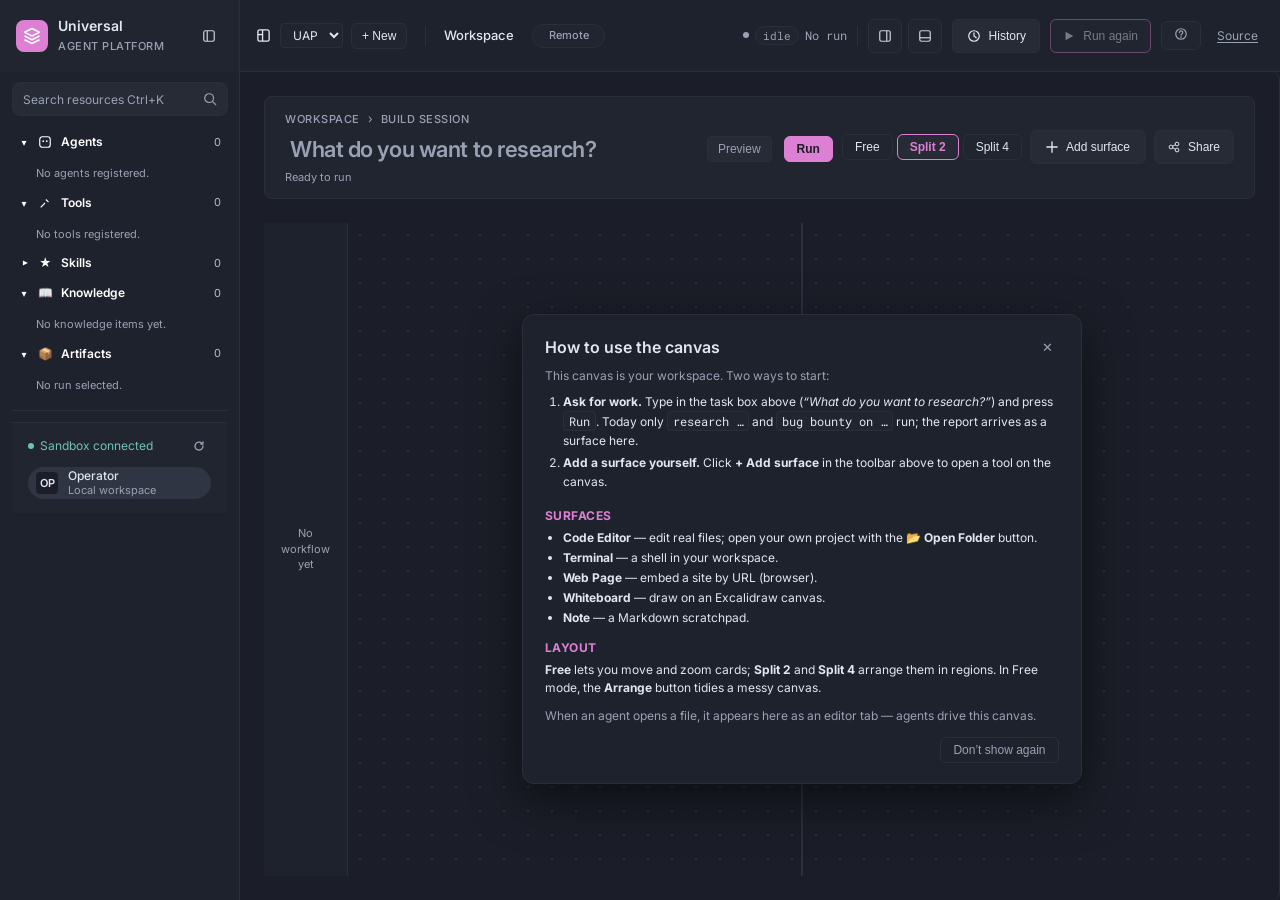
==== commit 914a1972: "Merge 485778bda40efa558a81c93adda23921bc978984 into 6b4d5fd621201d12fbc1c1dc86cbd90d5ff1c588" ====
--- a/ui/index.html
+++ b/ui/index.html
@@ -333,7 +333,7 @@
                 <span class="tool-palette-item-name">Search</span>
                 <span class="tool-palette-item-desc">Web and knowledge search</span>
               </div>
-              <span class="tool-palette-item-badge">Launch</span>
+              <span class="tool-palette-item-badge">Check</span>
             </button>
 
             <button type="button" class="tool-palette-item" data-tool="iframe">
@@ -372,7 +372,7 @@
             </div>
             <div class="tool-palette-field">
               <label for="tool-input-url" class="tool-field-label">URL <span class="required">*</span></label>
-              <input type="text" inputmode="url" id="tool-input-url" class="tool-field-input" placeholder="https://..." autocomplete="off" autocapitalize="off" spellcheck="false">
+              <input type="url" id="tool-input-url" class="tool-field-input" placeholder="https://..." required>
               <span id="tool-url-hint" class="tool-field-hint"></span>
             </div>
             <div class="tool-palette-field">
@@ -463,9 +463,7 @@
     import { canvasStore, executionStore, eventStore, uiStore } from './js/state.js';
     import { createUndoStack } from './js/undo.js';
     import { initGraphCanvas } from './js/graph-canvas.js';
-    import { createStage, setEditorBodyBuilder, registerViewBuilder } from './js/stage.js';
-    import { buildSearchBody } from './js/search.js';
-    import { normalizeToolUrl } from './js/url.js';
+    import { createStage, setEditorBodyBuilder, SEARCH_STATUS_MARKDOWN } from './js/stage.js';
     import { buildEditorBody } from './js/editor.js';
     import { initInspector } from './js/inspector.js';
     import { createEventStream, initEventConsole } from './js/event-stream.js';
@@ -567,14 +565,6 @@
     // dependency-free; the editor builder is injected here. If Monaco cannot
     // load, editor.js falls back to the textarea and says so in the status bar.
     setEditorBodyBuilder(buildEditorBody);
-
-    // The Search surface needs the knowledge and tool lists, so it is built here
-    // and handed to the stage, which never fetches.
-    registerViewBuilder('search', (body, spec) => buildSearchBody(body, spec, {
-      getKnowledge,
-      getTools,
-      openKnowledge: (item) => uiStore.setState({ selectedResource: { type: 'knowledge', data: item } }),
-    }));
 
     // [SplitPane] Layout segmented control: free canvas (default), 2 or 4
     // regions. The stage persists the choice across reloads, so the active
@@ -887,9 +877,10 @@
         needsInput: false,
       },
       search: {
-        kind: 'search',
+        kind: 'markdown',
         id: 'tool-search',
-        title: 'Search',
+        title: 'Search (Not Configured)',
+        markdown: SEARCH_STATUS_MARKDOWN,
         needsInput: false,
       },
       iframe: {
@@ -898,7 +889,7 @@
         needsInput: true,
         formTitle: 'Add Embedded Web Page',
         urlPlaceholder: 'https://example.com',
-        hint: 'Enter a web address. Sites that forbid embedding (Google, GitHub, …) will offer to open in a new tab instead.',
+        hint: 'Enter a valid web page URL to embed via iframe.',
       },
       video: {
         kind: 'video',
@@ -941,7 +932,7 @@
       hideFormError();
       if (paletteList) paletteList.style.display = 'none';
       if (paletteForm) paletteForm.style.display = 'flex';
-      setTimeout(() => toolInputUrl?.focus({ preventScroll: true }), 50);
+      setTimeout(() => toolInputUrl?.focus(), 50);
     }
 
     function showFormError(msg) {
@@ -960,17 +951,10 @@
 
     function positionPalette() {
       if (!palettePopover || !btnToolsPalette) return;
-      const canvasEl = document.getElementById('canvas');
       const rect = btnToolsPalette.getBoundingClientRect();
-      const canvasRect = canvasEl?.getBoundingClientRect() || { top: 0, left: 0 };
-      const width = Math.min(380, window.innerWidth - 32);
+      const canvasRect = document.getElementById('canvas')?.getBoundingClientRect() || { top: 0, left: 0 };
       const top = (rect.bottom - canvasRect.top) + 6;
-      // Keep the whole popover inside the pane. It was clamped against the window
-      // width in the wrong coordinate space, so on a 1440px screen its right edge
-      // ran past the pane, and focusing the URL field then scrolled the entire
-      // canvas sideways, clipping the header.
-      const maxLeft = Math.max(10, (canvasEl ? canvasEl.clientWidth : window.innerWidth) - width - 12);
-      const left = Math.max(10, Math.min(rect.left - canvasRect.left, maxLeft));
+      const left = Math.max(10, Math.min((rect.left - canvasRect.left), window.innerWidth - 400));
       palettePopover.style.top = `${top}px`;
       palettePopover.style.left = `${left}px`;
     }
@@ -1038,11 +1022,7 @@
         const raw = localStorage.getItem(USER_VIEWS_KEY);
         if (!raw) return [];
         const arr = JSON.parse(raw);
-        if (!Array.isArray(arr)) return [];
-        // Search used to be a static "not configured" markdown card; upgrade a saved one.
-        return arr.map((s) => (s && s.id === 'tool-search' && s.kind === 'markdown'
-          ? { id: s.id, kind: 'search', title: 'Search' }
-          : s));
+        return Array.isArray(arr) ? arr : [];
       } catch (_e) {
         return [];
       }
@@ -1227,8 +1207,12 @@
     window.addEventListener('offline', () => checkConnection());
     checkConnection();
 
-    // DEF-11: Global Ctrl+S and Ctrl+Enter keyboard listeners
+    // DEF-11: Global Ctrl+S and Ctrl+Enter keyboard listeners. They never hijack
+    // typing in an input/textarea/contenteditable (terminal prompt, textarea
+    // editor) and never repeat a shortcut a widget already handled.
     document.addEventListener('keydown', (e) => {
+      const t = e.target;
+      if (e.defaultPrevented || (t && (t.tagName === 'INPUT' || t.tagName === 'TEXTAREA' || t.isContentEditable))) return;
       if ((e.ctrlKey || e.metaKey) && e.key.toLowerCase() === 's') {
         e.preventDefault();
         const saveBtn = document.querySelector('.stage-editor-save-btn');
@@ -1464,6 +1448,8 @@
           title: 'Saved',
           message: evt.path ? `Saved ${evt.path} (${evt.bytes || 0} B)` : `Saved ${evt.filename || 'file'}`
         });
+      } else if (evt.type === 'error' && evt.kind === 'editor') {
+        showToast({ kind: 'error', title: evt.title || 'Editor error', message: evt.message || 'The editor reported an error.' });
       } else if (evt.type === 'note_change') {
         const found = activeUserViews.find((v) => specKey(v) === String(evt.id));
         if (found) {
@@ -1504,17 +1490,14 @@
       if (!activeInputTool) return;
       const url = (toolInputUrl?.value || '').trim();
       if (!url) {
-        showFormError('Enter a web address.');
+        showFormError('URL is required.');
         toolInputUrl?.focus();
         return;
       }
-      const finalUrl = normalizeToolUrl(url);
-      if (!finalUrl) {
-        showFormError('That does not look like a web address. Try example.com or https://example.com/page.');
-        toolInputUrl?.focus();
-        return;
-      }
-      hideFormError();
+      let finalUrl = url;
+      if (!/^https?:\/\/|^\/|^data:/i.test(finalUrl)) {
+        finalUrl = 'https://' + finalUrl;
+      }
       const customTitle = (toolInputTitle?.value || '').trim();
       const cfg = TOOL_CONFIGS[activeInputTool];
       launchTool(activeInputTool, {
--- a/ui/css/app.css
+++ b/ui/css/app.css
@@ -2761,7 +2761,10 @@
   display: flex;
   flex-direction: column;
   height: 100%;
-  min-height: 0;
+  /* Monaco is never squeezed: below this height the card body scrolls instead.
+     = 180px editor + toolbar, tabs, breadcrumbs and status bar. */
+  min-height: 316px;
+  position: relative;
   background: var(--bg);
   border: 1px solid var(--border);
   border-radius: 6px;
@@ -2772,12 +2775,13 @@
   display: flex;
   align-items: center;
   justify-content: space-between;
-  padding: 6px 12px;
+  padding: 4px 8px;
   background: var(--panel-2);
   border-bottom: 1px solid var(--border);
-  gap: 12px;
-  flex-wrap: wrap;
-  min-height: 42px;
+  gap: 8px;
+  flex-wrap: nowrap;
+  flex-shrink: 0;
+  min-height: 38px;
 }
 
 .stage-editor-meta {
@@ -2785,6 +2789,7 @@
   align-items: center;
   gap: 8px;
   min-width: 0;
+  flex: 1 1 auto;
 }
 
 .stage-editor-filename {
@@ -2792,6 +2797,10 @@
   font-size: 12px;
   font-weight: 600;
   color: var(--fg);
+  min-width: 0;
+  overflow: hidden;
+  text-overflow: ellipsis;
+  white-space: nowrap;
 }
 
 .stage-editor-lang {
@@ -2803,12 +2812,13 @@
   padding: 2px 6px;
   border-radius: 4px;
   font-family: var(--font-mono);
+  flex-shrink: 0;
 }
 
 .stage-editor-actions {
   display: flex;
   align-items: center;
-  gap: 8px;
+  gap: 6px;
   flex-shrink: 0;
 }
 
@@ -2818,16 +2828,38 @@
   color: var(--fg);
   border-radius: 4px;
   font-size: 11px;
-  padding: 6px 12px;
-  cursor: pointer;
-  min-height: 32px;
+  padding: 4px 10px;
+  cursor: pointer;
+  min-height: 28px;
+  position: relative;
   display: inline-flex;
   align-items: center;
   justify-content: center;
+  gap: 5px;
+  white-space: nowrap;
   font-weight: 500;
 }
 
 .stage-editor-btn:hover { border-color: var(--accent); }
+
+/* Narrow cards: icon-only toolbar buttons (the label stays as the accessible
+   name) and a status bar with room for messages. */
+.stage-editor-container.is-compact .stage-editor-btn {
+  min-width: 30px;
+  padding: 4px 6px;
+}
+.stage-editor-container.is-compact .stage-editor-btn-label {
+  position: absolute;
+  width: 1px;
+  height: 1px;
+  overflow: hidden;
+  clip-path: inset(50%);
+  white-space: nowrap;
+}
+.stage-editor-container.is-compact .stage-editor-statusbar-right .stage-editor-encoding,
+.stage-editor-container.is-compact .stage-editor-statusbar-right .stage-editor-lang {
+  display: none;
+}
 
 .stage-editor-run-btn {
   background: var(--accent-muted);
@@ -2903,10 +2935,16 @@
 
 .stage-editor-output-drawer {
   display: none;
+  /* Overlays the editor above the status bar, so Run never resizes it. */
+  position: absolute;
+  left: 0;
+  right: 0;
+  bottom: 28px;
+  z-index: 5;
   flex-direction: column;
   border-top: 2px solid var(--accent);
   background: var(--bg);
-  max-height: 180px;
+  max-height: min(220px, 55%);
 }
 
 .stage-editor-output-drawer.is-visible {
@@ -2922,7 +2960,21 @@
   font-size: 11px;
   font-weight: 600;
   color: var(--fg);
-}
+  flex-shrink: 0;
+}
+
+.stage-editor-output-status {
+  flex: 1;
+  min-width: 0;
+  margin-left: 12px;
+  font-family: var(--font-mono);
+  font-weight: 500;
+  white-space: nowrap;
+  overflow: hidden;
+  text-overflow: ellipsis;
+}
+.stage-editor-output-status.is-ok { color: var(--ok); }
+.stage-editor-output-status.is-fail { color: var(--err); }
 
 .stage-editor-output-close {
   background: none;
@@ -2943,17 +2995,21 @@
   font-size: 11px;
   line-height: 1.4;
   color: var(--fg);
-  overflow-y: auto;
-  max-height: 140px;
+  flex: 1 1 auto;
+  min-height: 0;
+  overflow: auto;
   white-space: pre-wrap;
-  word-break: break-all;
-}
+  overflow-wrap: anywhere;
+}
+.stage-editor-output-content .is-stderr { color: var(--err); }
+.stage-editor-output-content .is-label,
+.stage-editor-output-content .is-muted { color: var(--fg-muted); }
 
 /* --- Real editor: Monaco host, file browser, engine badge, Zed button --- */
 .stage-editor-host {
   flex: 1;
   min-width: 0;
-  min-height: 0;
+  min-height: 180px;
   position: relative;
   overflow: hidden;
 }
@@ -3230,77 +3286,6 @@
   text-overflow: ellipsis;
   white-space: nowrap;
 }
-.stage-browser-btn:disabled { opacity: 0.4; cursor: default; }
-
-/* A site that forbids embedding: say so, instead of the browser's
-   "refused to connect" page. */
-.stage-embed-blocked {
-  display: flex;
-  flex-direction: column;
-  align-items: center;
-  justify-content: center;
-  gap: 10px;
-  height: calc(100% - 36px);
-  padding: 24px;
-  text-align: center;
-  color: var(--fg-muted);
-  font-size: 12px;
-  line-height: 1.5;
-}
-.stage-embed-blocked-title { color: var(--fg); font-size: 14px; font-weight: 600; }
-.stage-embed-blocked-text { max-width: 420px; }
-.stage-embed-blocked-actions { display: flex; gap: 8px; margin-top: 4px; }
-.stage-embed-blocked-actions a.btn { text-decoration: none; display: inline-flex; align-items: center; }
-
-/* Search surface */
-.stage-search {
-  display: flex;
-  flex-direction: column;
-  gap: 10px;
-  padding: 14px;
-  overflow: auto;
-  height: 100%;
-  box-sizing: border-box;
-}
-.stage-search-form { display: flex; flex-direction: column; gap: 8px; }
-.stage-search-row { display: flex; gap: 8px; }
-.stage-search-input,
-.stage-search-engine {
-  height: 32px;
-  box-sizing: border-box;
-  background: var(--panel-3);
-  color: var(--fg);
-  border: 1px solid var(--border);
-  border-radius: 6px;
-  padding: 0 10px;
-  font: inherit;
-  font-size: 12px;
-}
-.stage-search-input { flex: 1; min-width: 0; }
-.stage-search-actions { display: flex; gap: 8px; flex-wrap: wrap; }
-.stage-search-message { min-height: 16px; font-size: 12px; color: var(--fg-muted); }
-.stage-search-results { list-style: none; margin: 0; padding: 0; display: flex; flex-direction: column; gap: 4px; }
-.stage-search-result-btn {
-  display: flex;
-  align-items: flex-start;
-  justify-content: space-between;
-  gap: 10px;
-  width: 100%;
-  padding: 8px 10px;
-  text-align: left;
-  background: var(--panel-3);
-  color: var(--fg);
-  border: 1px solid var(--border);
-  border-radius: 6px;
-  font: inherit;
-  font-size: 12px;
-  cursor: pointer;
-}
-.stage-search-result-btn:hover,
-.stage-search-result-btn:focus-visible { border-color: var(--accent); }
-.stage-search-result-text { overflow-wrap: anywhere; }
-.stage-search-result-badge { flex-shrink: 0; font-size: 11px; font-family: var(--font-mono); color: var(--fg-muted); }
-.stage-search-status { margin-top: auto; padding-top: 8px; border-top: 1px solid var(--border); font-size: 11px; line-height: 1.5; color: var(--fg-muted); }
 
 /* --- Agent Handoff Chrome --- */
 .stage-handoff-body {
@@ -3896,6 +3881,11 @@
   min-height: 0 !important;
 }
 
+/* The floating "Exit fill" button covers the toolbar's right edge (it hid Run). */
+.stage-card.stage-card-filled .stage-editor-toolbar {
+  padding-right: 108px;
+}
+
 /* ==========================================================================
    User Tool Launcher & Workbench Guide (§Tools Directive)
    ========================================================================== */
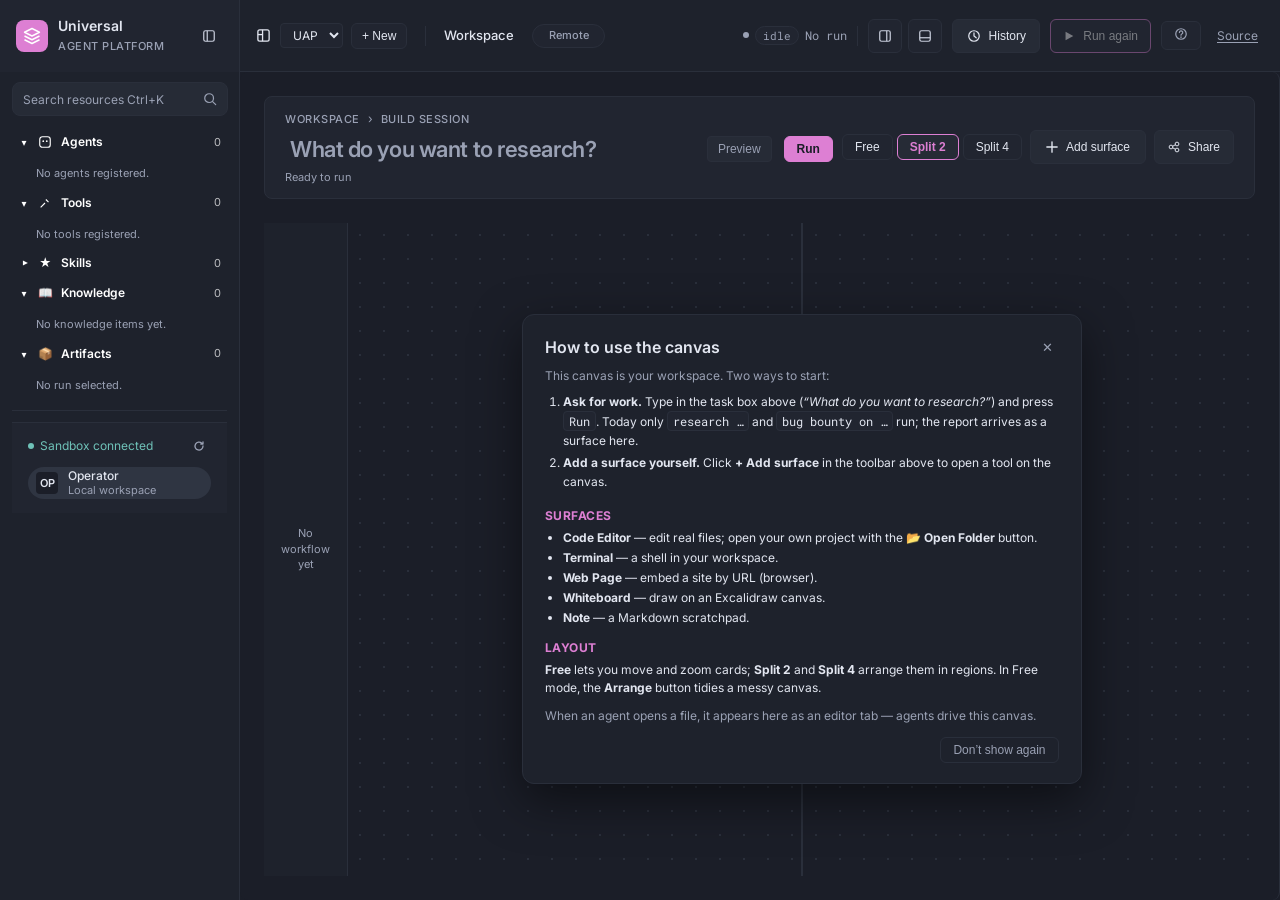
==== commit 4634f56a: "Merge 8e386f7af46ba5e388632fddfad9ad9193fc5b87 into 6b4d5fd621201d12fbc1c1dc86cbd90d5ff1c588" ====
--- a/ui/index.html
+++ b/ui/index.html
@@ -1207,12 +1207,8 @@
     window.addEventListener('offline', () => checkConnection());
     checkConnection();
 
-    // DEF-11: Global Ctrl+S and Ctrl+Enter keyboard listeners. They never hijack
-    // typing in an input/textarea/contenteditable (terminal prompt, textarea
-    // editor) and never repeat a shortcut a widget already handled.
+    // DEF-11: Global Ctrl+S and Ctrl+Enter keyboard listeners
     document.addEventListener('keydown', (e) => {
-      const t = e.target;
-      if (e.defaultPrevented || (t && (t.tagName === 'INPUT' || t.tagName === 'TEXTAREA' || t.isContentEditable))) return;
       if ((e.ctrlKey || e.metaKey) && e.key.toLowerCase() === 's') {
         e.preventDefault();
         const saveBtn = document.querySelector('.stage-editor-save-btn');
@@ -1448,8 +1444,6 @@
           title: 'Saved',
           message: evt.path ? `Saved ${evt.path} (${evt.bytes || 0} B)` : `Saved ${evt.filename || 'file'}`
         });
-      } else if (evt.type === 'error' && evt.kind === 'editor') {
-        showToast({ kind: 'error', title: evt.title || 'Editor error', message: evt.message || 'The editor reported an error.' });
       } else if (evt.type === 'note_change') {
         const found = activeUserViews.find((v) => specKey(v) === String(evt.id));
         if (found) {
@@ -2521,7 +2515,7 @@
     // What the header says about the selected run. The task box is cleared on
     // submit and the label was a UUID fragment, so after a run nothing on screen
     // said which task was showing, and "Ready to run" never changed.
-    const RUN_STATUS_VERB = { connecting: 'Loading', running: 'Running', completed: 'Completed', failed: 'Failed', paused: 'Paused' };
+    const RUN_STATUS_VERB = { connecting: 'Loading', running: 'Running', completed: 'Completed', failed: 'Failed', paused: 'Paused', awaiting_approval: 'Needs approval' };
     function renderRunContext(state) {
       const taskText = (state.task && state.task.input ? String(state.task.input) : '').trim();
       const meta = document.getElementById('task-context-meta');
@@ -2545,10 +2539,18 @@
     }
 
     let _lastTerminalRefresh = null;
+    let _approvalSeenKey = '';
     // Run started from this page: its finish should surface the answer.
     let watchedRunId = null;
     executionStore.subscribe((state) => {
       renderRunContext(state);
+      // A blocked action needs a person: bring the output pane (where the
+      // Approve / Reject buttons are) into view the first time it appears.
+      const waiting = ((state.task && state.task.pending_approvals) || [])
+        .filter((a) => a && a.approval_id && (a.state || 'pending_approval') === 'pending_approval');
+      const waitingKey = waiting.length ? `${state.executionId}:${waiting.map((a) => a.approval_id).join(',')}` : '';
+      if (waitingKey && waitingKey !== _approvalSeenKey) revealOutput();
+      _approvalSeenKey = waitingKey;
       const badge = document.getElementById('active-status-badge');
       if (badge) {
         badge.textContent = state.status;
--- a/ui/css/app.css
+++ b/ui/css/app.css
@@ -256,6 +256,7 @@
 .run-status-indicator .status-dot.status-dot-completed { background: var(--ok); }
 .run-status-indicator .status-dot.status-dot-failed { background: var(--err); }
 .run-status-indicator .status-dot.status-dot-paused { background: var(--warn); }
+.run-status-indicator .status-dot.status-dot-awaiting_approval { background: var(--warn); }
 .run-status-indicator .status-dot.status-dot-idle,
 .run-status-indicator .status-dot.status-dot-pending,
 .run-status-indicator .status-dot.status-dot-skipped,
@@ -454,6 +455,7 @@
 .history-item .status-dot-failed { background: var(--err); }
 .history-item .status-dot-running { background: var(--accent); }
 .history-item .status-dot-paused { background: var(--warn); }
+.history-item .status-dot-awaiting_approval { background: var(--warn); }
 .history-item .status-dot-pending,
 .history-item .status-dot-accepted { background: var(--fg-muted); }
 .history-text {
@@ -1225,6 +1227,7 @@
 .badge-completed { color: var(--ok); border-color: var(--ok); }
 .badge-failed { color: var(--err); border-color: var(--err); }
 .badge-paused { color: var(--warn); border-color: var(--warn); }
+.badge-awaiting_approval { color: var(--warn); border-color: var(--warn); }
 .badge-idle { color: var(--fg-muted); border-color: var(--border); }
 .badge-connecting { color: var(--accent); border-color: var(--accent); }
 .badge-reconnecting { color: var(--warn); border-color: var(--warn); }
@@ -2761,10 +2764,7 @@
   display: flex;
   flex-direction: column;
   height: 100%;
-  /* Monaco is never squeezed: below this height the card body scrolls instead.
-     = 180px editor + toolbar, tabs, breadcrumbs and status bar. */
-  min-height: 316px;
-  position: relative;
+  min-height: 0;
   background: var(--bg);
   border: 1px solid var(--border);
   border-radius: 6px;
@@ -2775,13 +2775,12 @@
   display: flex;
   align-items: center;
   justify-content: space-between;
-  padding: 4px 8px;
+  padding: 6px 12px;
   background: var(--panel-2);
   border-bottom: 1px solid var(--border);
-  gap: 8px;
-  flex-wrap: nowrap;
-  flex-shrink: 0;
-  min-height: 38px;
+  gap: 12px;
+  flex-wrap: wrap;
+  min-height: 42px;
 }
 
 .stage-editor-meta {
@@ -2789,7 +2788,6 @@
   align-items: center;
   gap: 8px;
   min-width: 0;
-  flex: 1 1 auto;
 }
 
 .stage-editor-filename {
@@ -2797,10 +2795,6 @@
   font-size: 12px;
   font-weight: 600;
   color: var(--fg);
-  min-width: 0;
-  overflow: hidden;
-  text-overflow: ellipsis;
-  white-space: nowrap;
 }
 
 .stage-editor-lang {
@@ -2812,13 +2806,12 @@
   padding: 2px 6px;
   border-radius: 4px;
   font-family: var(--font-mono);
-  flex-shrink: 0;
 }
 
 .stage-editor-actions {
   display: flex;
   align-items: center;
-  gap: 6px;
+  gap: 8px;
   flex-shrink: 0;
 }
 
@@ -2828,38 +2821,16 @@
   color: var(--fg);
   border-radius: 4px;
   font-size: 11px;
-  padding: 4px 10px;
-  cursor: pointer;
-  min-height: 28px;
-  position: relative;
+  padding: 6px 12px;
+  cursor: pointer;
+  min-height: 32px;
   display: inline-flex;
   align-items: center;
   justify-content: center;
-  gap: 5px;
-  white-space: nowrap;
   font-weight: 500;
 }
 
 .stage-editor-btn:hover { border-color: var(--accent); }
-
-/* Narrow cards: icon-only toolbar buttons (the label stays as the accessible
-   name) and a status bar with room for messages. */
-.stage-editor-container.is-compact .stage-editor-btn {
-  min-width: 30px;
-  padding: 4px 6px;
-}
-.stage-editor-container.is-compact .stage-editor-btn-label {
-  position: absolute;
-  width: 1px;
-  height: 1px;
-  overflow: hidden;
-  clip-path: inset(50%);
-  white-space: nowrap;
-}
-.stage-editor-container.is-compact .stage-editor-statusbar-right .stage-editor-encoding,
-.stage-editor-container.is-compact .stage-editor-statusbar-right .stage-editor-lang {
-  display: none;
-}
 
 .stage-editor-run-btn {
   background: var(--accent-muted);
@@ -2935,16 +2906,10 @@
 
 .stage-editor-output-drawer {
   display: none;
-  /* Overlays the editor above the status bar, so Run never resizes it. */
-  position: absolute;
-  left: 0;
-  right: 0;
-  bottom: 28px;
-  z-index: 5;
   flex-direction: column;
   border-top: 2px solid var(--accent);
   background: var(--bg);
-  max-height: min(220px, 55%);
+  max-height: 180px;
 }
 
 .stage-editor-output-drawer.is-visible {
@@ -2960,21 +2925,7 @@
   font-size: 11px;
   font-weight: 600;
   color: var(--fg);
-  flex-shrink: 0;
-}
-
-.stage-editor-output-status {
-  flex: 1;
-  min-width: 0;
-  margin-left: 12px;
-  font-family: var(--font-mono);
-  font-weight: 500;
-  white-space: nowrap;
-  overflow: hidden;
-  text-overflow: ellipsis;
-}
-.stage-editor-output-status.is-ok { color: var(--ok); }
-.stage-editor-output-status.is-fail { color: var(--err); }
+}
 
 .stage-editor-output-close {
   background: none;
@@ -2995,21 +2946,17 @@
   font-size: 11px;
   line-height: 1.4;
   color: var(--fg);
-  flex: 1 1 auto;
-  min-height: 0;
-  overflow: auto;
+  overflow-y: auto;
+  max-height: 140px;
   white-space: pre-wrap;
-  overflow-wrap: anywhere;
-}
-.stage-editor-output-content .is-stderr { color: var(--err); }
-.stage-editor-output-content .is-label,
-.stage-editor-output-content .is-muted { color: var(--fg-muted); }
+  word-break: break-all;
+}
 
 /* --- Real editor: Monaco host, file browser, engine badge, Zed button --- */
 .stage-editor-host {
   flex: 1;
   min-width: 0;
-  min-height: 180px;
+  min-height: 0;
   position: relative;
   overflow: hidden;
 }
@@ -3881,11 +3828,6 @@
   min-height: 0 !important;
 }
 
-/* The floating "Exit fill" button covers the toolbar's right edge (it hid Run). */
-.stage-card.stage-card-filled .stage-editor-toolbar {
-  padding-right: 108px;
-}
-
 /* ==========================================================================
    User Tool Launcher & Workbench Guide (§Tools Directive)
    ========================================================================== */
